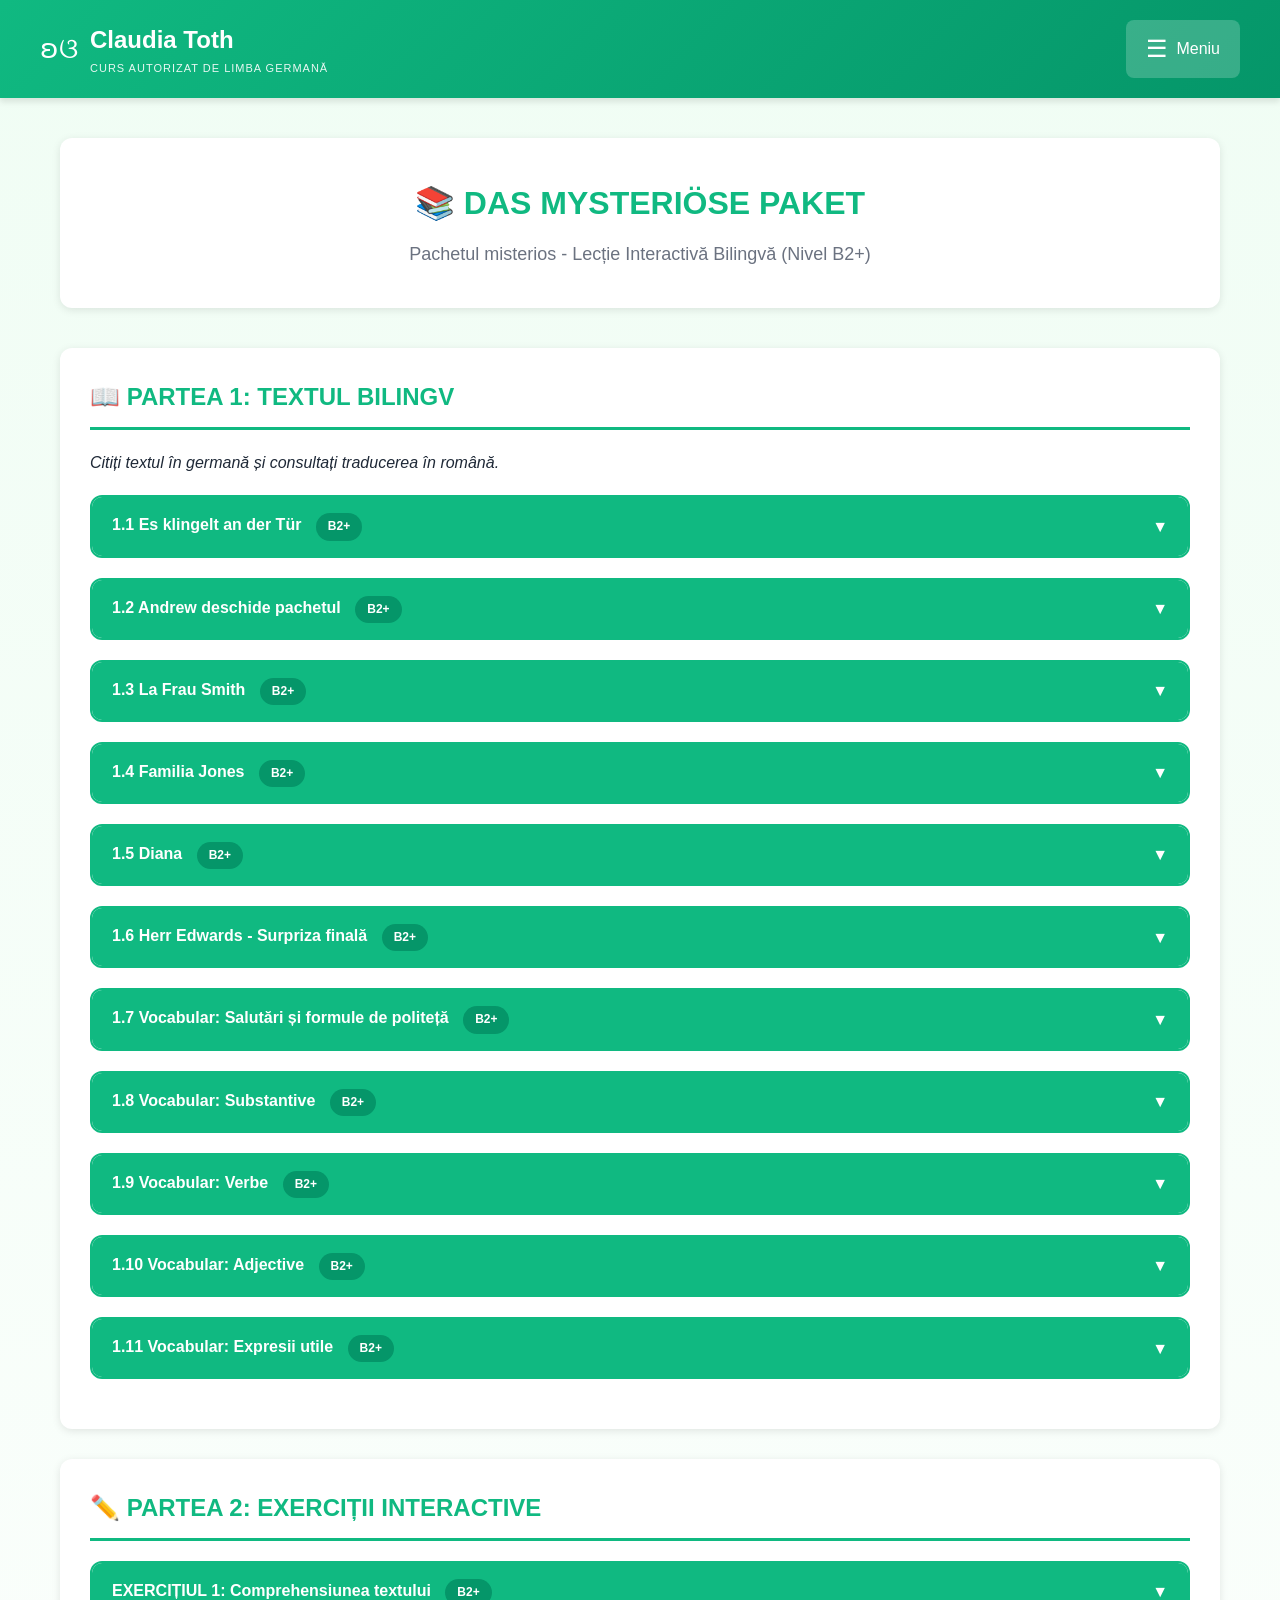
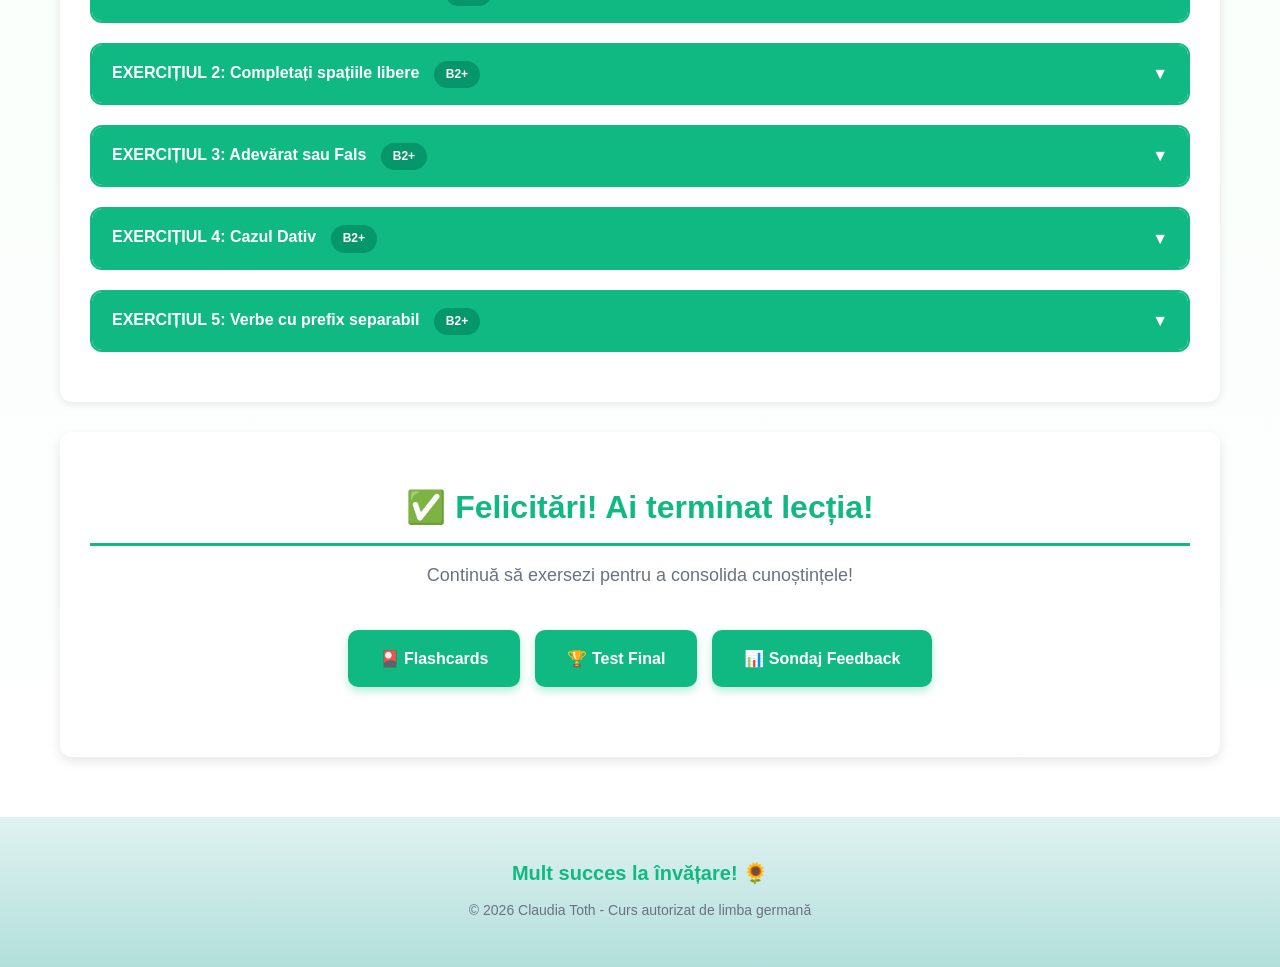
==== index.html @ 421d9ebd "Rename index (7).html to index.html" ====
<!DOCTYPE html>
<html lang="ro">
<head>
    <meta charset="UTF-8">
    <meta name="viewport" content="width=device-width, initial-scale=1.0">
    <meta name="robots" content="noindex, nofollow">
    <title>Das mysteriöse Paket - Lecție Interactivă | Claudia Toth</title>
    
    <style>
        /* ========== RESET & BASICS ========== */
        * { margin: 0; padding: 0; box-sizing: border-box; }
        body { 
            font-family: 'Segoe UI', Tahoma, Geneva, Verdana, sans-serif; 
            line-height: 1.6; 
            color: #1f2937; 
            background: linear-gradient(to bottom, #f0fdf4, #ffffff); 
            min-height: 100vh; 
        }
        
        /* ========== HEADER STICKY ========== */
        .header { 
            background: linear-gradient(135deg, #10b981 0%, #059669 100%); 
            color: white; 
            padding: 20px; 
            box-shadow: 0 4px 6px rgba(0, 0, 0, 0.1); 
            position: sticky; 
            top: 0; 
            z-index: 1000; 
        }
        .header-content { 
            max-width: 1200px; 
            margin: 0 auto; 
            display: flex; 
            justify-content: space-between; 
            align-items: center; 
        }
        .logo { display: flex; align-items: center; gap: 12px; }
        .logo-icon { font-size: 28px; }
        .logo-text h1 { font-size: 24px; font-weight: bold; margin: 0; }
        .logo-text p { 
            font-size: 11px; 
            text-transform: uppercase; 
            letter-spacing: 1px; 
            margin: 0; 
            opacity: 0.9; 
        }
        
        /* ========== HAMBURGER MENU ========== */
        .hamburger-menu { 
            display: flex; 
            align-items: center; 
            gap: 8px; 
            cursor: pointer; 
            padding: 10px 20px; 
            background: rgba(255, 255, 255, 0.2); 
            border-radius: 8px; 
            transition: all 0.3s ease; 
        }
        .hamburger-menu:hover { background: rgba(255, 255, 255, 0.3); }
        
        /* ========== NAVIGATION MENU ========== */
        .nav-menu { 
            max-height: 0; 
            overflow: hidden; 
            transition: max-height 0.3s ease; 
            background: white; 
            box-shadow: 0 4px 6px rgba(0, 0, 0, 0.1); 
        }
        .nav-menu.active { max-height: 500px; }
        .nav-menu ul { 
            list-style: none; 
            padding: 20px; 
            max-width: 1200px; 
            margin: 0 auto; 
            display: flex; 
            flex-wrap: wrap; 
            gap: 20px; 
            justify-content: center; 
            align-items: center; 
        }
        .nav-menu li { margin: 0; }
        .nav-menu a { 
            color: #10b981; 
            text-decoration: none; 
            font-weight: 500; 
            transition: color 0.3s ease; 
            display: flex; 
            align-items: center; 
            gap: 8px; 
        }
        .nav-menu a:hover { color: #059669; }
        
        /* ========== CONTAINER & SECTIONS ========== */
        .container { max-width: 1200px; margin: 40px auto; padding: 0 20px; }
        .title-section { 
            text-align: center; 
            margin-bottom: 40px; 
            padding: 40px 20px; 
            background: white; 
            border-radius: 12px; 
            box-shadow: 0 2px 8px rgba(0, 0, 0, 0.1); 
        }
        .title-section h1 { color: #10b981; font-size: 32px; margin-bottom: 10px; }
        .title-section p { color: #6b7280; font-size: 18px; }
        
        .section { 
            background: white; 
            padding: 30px; 
            margin-bottom: 30px; 
            border-radius: 12px; 
            box-shadow: 0 2px 8px rgba(0, 0, 0, 0.1); 
        }
        .section h2 { 
            color: #10b981; 
            font-size: 24px; 
            margin-bottom: 20px; 
            border-bottom: 3px solid #10b981; 
            padding-bottom: 10px; 
        }
        
        /* ========== LEVEL TAGS ========== */
        .level-tag { 
            display: inline-block; 
            background: #059669; 
            color: white; 
            padding: 4px 12px; 
            border-radius: 20px; 
            font-size: 12px; 
            font-weight: bold; 
            margin-left: 10px; 
        }
        
        /* ========== DROPDOWNS ========== */
        .dropdown { 
            border: 2px solid #10b981; 
            border-radius: 12px; 
            margin-bottom: 20px; 
            overflow: hidden; 
        }
        .dropdown-header { 
            background: #10b981; 
            color: white; 
            padding: 15px 20px; 
            cursor: pointer; 
            display: flex; 
            justify-content: space-between; 
            align-items: center; 
            font-weight: bold; 
            transition: background 0.3s ease; 
        }
        .dropdown-header:hover { background: #059669; }
        .dropdown-arrow { transition: transform 0.3s ease; }
        .dropdown-arrow.active { transform: rotate(180deg); }
        .dropdown-content { 
            max-height: 0; 
            overflow: hidden; 
            transition: max-height 0.3s ease; 
            padding: 0 20px; 
        }
        .dropdown-content.active { max-height: 5000px; padding: 20px; }
        
        /* ========== TABLES ========== */
        .table-container { overflow-x: auto; margin: 20px 0; position: relative; }
        table { 
            width: 100%; 
            border-collapse: collapse; 
            background: white; 
            min-width: 500px; 
        }
        table thead { background: #10b981; color: white; }
        table th, table td { 
            padding: 12px; 
            text-align: left; 
            border: 1px solid #e5e7eb; 
        }
        table tbody tr:nth-child(even) { background: #f3f4f6; }
        
        /* ========== AUDIO BUTTONS ========== */
        .audio-btn { 
            background: #10b981; 
            color: white; 
            border: none; 
            padding: 10px 20px; 
            border-radius: 8px; 
            cursor: pointer; 
            font-size: 14px; 
            display: inline-flex; 
            align-items: center; 
            gap: 8px; 
            transition: all 0.3s ease; 
            margin: 10px 10px 10px 0; 
        }
        .audio-btn:hover { 
            background: #059669; 
            transform: translateY(-2px); 
            box-shadow: 0 4px 8px rgba(16, 185, 129, 0.3); 
        }
        
        /* ========== QUESTIONS & INPUTS ========== */
        .question { margin: 15px 0; }
        .question label { 
            display: block; 
            margin-bottom: 8px; 
            font-weight: 500; 
        }
        .question input { 
            width: 100%; 
            padding: 12px; 
            border: 2px solid #e5e7eb; 
            border-radius: 8px; 
            font-size: 14px; 
            font-family: inherit; 
            transition: border-color 0.3s ease; 
        }
        .question input:focus { 
            outline: none; 
            border-color: #10b981; 
            box-shadow: 0 0 0 3px rgba(16, 185, 129, 0.1); 
        }
        
        /* ========== RADIO BUTTONS ========== */
        .radio-group { display: flex; gap: 15px; flex-wrap: wrap; margin-top: 10px; }
        .radio-option {
            cursor: pointer;
            padding: 10px 20px;
            border: 2px solid #e5e7eb;
            border-radius: 8px;
            background: #f9fafb;
            transition: all 0.3s;
        }
        .radio-option:hover { border-color: #10b981; background: #f0fdf4; }
        .radio-option input { margin-right: 8px; }
        
        /* ========== BUTTONS ========== */
        .btn-group { 
            display: flex; 
            gap: 10px; 
            margin-top: 20px; 
            flex-wrap: wrap; 
        }
        .btn { 
            padding: 12px 24px; 
            border: none; 
            border-radius: 8px; 
            font-size: 14px; 
            font-weight: bold; 
            cursor: pointer; 
            transition: all 0.3s ease; 
        }
        .btn-primary { background: #10b981; color: white; }
        .btn-primary:hover { 
            background: #059669; 
            transform: translateY(-2px); 
            box-shadow: 0 4px 8px rgba(16, 185, 129, 0.3); 
        }
        .btn-secondary { 
            background: white; 
            color: #10b981; 
            border: 2px solid #10b981; 
        }
        .btn-secondary:hover { background: #f0fdf4; }
        
        /* ========== ANSWER BOXES ========== */
        .answer { 
            display: none; 
            margin-top: 10px; 
            padding: 10px; 
            background: #d1fae5; 
            border-left: 4px solid #10b981; 
            border-radius: 4px; 
            color: #065f46; 
            font-weight: bold; 
        }
        .answer.show { display: block; }
        
        /* ========== FEEDBACK ========== */
        .feedback { 
            padding: 15px; 
            border-radius: 8px; 
            margin: 15px 0; 
            font-weight: bold; 
            display: none; 
        }
        .feedback.show { display: block; }
        .feedback.success { 
            background: #d1fae5; 
            color: #065f46; 
            border-left: 4px solid #10b981; 
        }
        .feedback.error { 
            background: #fee2e2; 
            color: #991b1b; 
            border-left: 4px solid #ef4444; 
        }
        
        /* ========== FOOTER ========== */
        .footer { 
            background: linear-gradient(to bottom, #e0f2f1, #b2dfdb); 
            padding: 40px 20px; 
            text-align: center; 
            margin-top: 60px; 
        }
        .footer h3 { color: #10b981; font-size: 24px; margin-bottom: 10px; }
        .footer p { color: #6b7280; font-size: 14px; margin: 5px 0; }
        
        /* ========== SCROLL TO TOP ========== */
        .scroll-top { 
            position: fixed; 
            bottom: 30px; 
            right: 30px; 
            background: #10b981; 
            color: white; 
            width: 50px; 
            height: 50px; 
            border-radius: 50%; 
            display: none; 
            justify-content: center; 
            align-items: center; 
            cursor: pointer; 
            box-shadow: 0 4px 8px rgba(0, 0, 0, 0.2); 
            transition: all 0.3s ease; 
            z-index: 999; 
            font-size: 24px; 
        }
        .scroll-top:hover { 
            background: #059669; 
            transform: translateY(-5px); 
        }
        .scroll-top.show { display: flex; }
        
        /* ========== RESPONSIVE ========== */
        @media (max-width: 768px) { 
            .header-content { flex-direction: column; gap: 15px; } 
            .title-section h1 { font-size: 24px; } 
            .section { padding: 20px; } 
            .nav-menu ul { flex-direction: column; gap: 10px; }
            .radio-group { flex-direction: column; }
        }
    </style>
</head>
<body>
    <!-- ========== HEADER ========== -->
    <div class="header">
        <div class="header-content">
            <div class="logo">
                <span class="logo-icon">ʚଓ</span>
                <div class="logo-text">
                    <h1>Claudia Toth</h1>
                    <p>Curs autorizat de limba germană</p>
                </div>
            </div>
            <div class="hamburger-menu" onclick="toggleMenu()">
                <span style="font-size: 24px;">☰</span>
                <span>Meniu</span>
            </div>
        </div>
    </div>
    
    <!-- ========== NAVIGATION MENU ========== -->
    <div class="nav-menu" id="navMenu">
        <ul>
            <li><a href="#teorie" onclick="closeMenu()">📚 Teorie</a></li>
            <li><a href="#exercitii" onclick="closeMenu()">✏️ Exerciții interactive</a></li>
            <li><a href="flashcards.html">🎴 Flashcards</a></li>
            <li><a href="test-final.html">🏆 Test Final</a></li>
            <li><a href="das-mysterioese-paket.pdf" download>📄 Descarcă PDF</a></li>
            <li><a href="https://yaz5dfqyx89.typeform.com/to/Gjbfu2WK" target="_blank">📊 Sondaj Feedback</a></li>
        </ul>
    </div>
    
    <!-- ========== MAIN CONTAINER ========== -->
    <div class="container">
        
        <!-- TITLE SECTION -->
        <div class="title-section">
            <h1>📚 DAS MYSTERIÖSE PAKET</h1>
            <p>Pachetul misterios - Lecție Interactivă Bilingvă (Nivel B2+)</p>
        </div>
        
        <!-- ========== PARTEA 1: TEXTUL BILINGV ========== -->
        <div class="section" id="teorie">
            <h2>📖 PARTEA 1: TEXTUL BILINGV</h2>
            <p style="margin-bottom: 20px; font-style: italic;">Citiți textul în germană și consultați traducerea în română.</p>
            
            <!-- DROPDOWN 1.1 - Es klingelt -->
            <div class="dropdown">
                <div class="dropdown-header" onclick="toggleDropdown(this)">
                    <span>1.1 Es klingelt an der Tür <span class="level-tag">B2+</span></span>
                    <span class="dropdown-arrow">▼</span>
                </div>
                <div class="dropdown-content">
                    <button class="audio-btn" onclick="playAudio('audio/01_es_klingelt.mp3', this)">🔊 Ascultă</button>
                    
                    <div class="table-container">
                        <table>
                            <thead>
                                <tr>
                                    <th>🇩🇪 DEUTSCH</th>
                                    <th>🇷🇴 ROMÂNĂ</th>
                                </tr>
                            </thead>
                            <tbody>
                                <tr>
                                    <td>
                                        <p style="margin-bottom:8px;">Es klingelt an der Tür. Andrew läuft zur Tür der Wohnung. Die Türklingel klingelt am Samstagmorgen nie. Andrew freut sich, zu sehen, wer an der Tür ist. Er öffnet die Tür.</p>
                                        <p style="margin-bottom:8px;"><em>"Guten Morgen, kleiner Junge"</em>, sagt ein Bote. Der Mann ist in einer braunen Uniform gekleidet und trägt eine braune Schachtel.</p>
                                        <p style="margin-bottom:8px;"><em>"Hallo, der Herr"</em>, sagt Andrew.</p>
                                        <p style="margin-bottom:8px;"><em>"Ich habe ein Paket für die Hauptstraße 10."</em></p>
                                        <p style="margin-bottom:8px;"><em>"Das ist die Hauptstraße 10"</em>, sagt Andrew.</p>
                                        <p style="margin-bottom:8px;"><em>"Das Paket hat keinen Namen, es hat auch keine Wohnungsnummer."</em></p>
                                        <p style="margin-bottom:8px;"><em>"Wie seltsam!"</em> sagt Andrew.</p>
                                        <p style="margin-bottom:8px;"><em>"Kannst du es der richtigen Person geben?"</em> fragt der Mann.</p>
                                        <p style="margin-bottom:8px;"><em>"Ich kann es versuchen"</em>, sagt Andrew. Er ist erst zehn Jahre alt, aber er fühlt sich wichtig.</p>
                                        <p><em>"Vielen Dank"</em>, sagt der Lieferant. Er geht, Andrew bringt die Schachtel in sein Haus.</p>
                                    </td>
                                    <td>
                                        <p style="margin-bottom:8px;">Sună la ușă. Andrew aleargă la ușa apartamentului. Soneriile nu sună niciodată sâmbăta dimineața. Andrew se bucură să vadă cine este la ușă. El deschide ușa.</p>
                                        <p style="margin-bottom:8px;"><em>"Bună dimineața, băiețele"</em>, spune un curier. Bărbatul este îmbrăcat într-o uniformă maro și poartă o cutie maro.</p>
                                        <p style="margin-bottom:8px;"><em>"Bună ziua, domnule"</em>, spune Andrew.</p>
                                        <p style="margin-bottom:8px;"><em>"Am un pachet pentru strada Principală nr. 10."</em></p>
                                        <p style="margin-bottom:8px;"><em>"Aceasta este strada Principală nr. 10"</em>, spune Andrew.</p>
                                        <p style="margin-bottom:8px;"><em>"Pachetul nu are nume, nu are nici număr de apartament."</em></p>
                                        <p style="margin-bottom:8px;"><em>"Ce ciudat!"</em> spune Andrew.</p>
                                        <p style="margin-bottom:8px;"><em>"Poți să-l dai persoanei potrivite?"</em> întreabă bărbatul.</p>
                                        <p style="margin-bottom:8px;"><em>"Pot să încerc"</em>, spune Andrew. Are doar zece ani, dar se simte important.</p>
                                        <p><em>"Mulțumesc mult"</em>, spune livratorul. Pleacă, Andrew aduce cutia în casa lui.</p>
                                    </td>
                                </tr>
                            </tbody>
                        </table>
                    </div>
                </div>
            </div>
            
            <!-- DROPDOWN 1.2 - Andrew öffnet -->
            <div class="dropdown">
                <div class="dropdown-header" onclick="toggleDropdown(this)">
                    <span>1.2 Andrew deschide pachetul <span class="level-tag">B2+</span></span>
                    <span class="dropdown-arrow">▼</span>
                </div>
                <div class="dropdown-content">
                    <button class="audio-btn" onclick="playAudio('audio/02_andrew_oeffnet.mp3', this)">🔊 Ascultă</button>
                    
                    <div class="table-container">
                        <table>
                            <thead>
                                <tr><th>🇩🇪 DEUTSCH</th><th>🇷🇴 ROMÂNĂ</th></tr>
                            </thead>
                            <tbody>
                                <tr>
                                    <td>
                                        <p style="margin-bottom:8px;">Er starrt auf die Schachtel. Sie hat ungefähr die Größe eines Schuhkartons. Auf dem Paket steht kein Name, nur Hauptstraße 10.</p>
                                        <p style="margin-bottom:8px;">Andrew öffnet den Pappkarton. Er muss wissen, was drin ist, um den Besitzer zu finden. In dem Pappkarton befindet sich eine kleine Holzkiste.</p>
                                        <p style="margin-bottom:8px;">Andrew öffnet die Holzkiste. In der Kiste sind 10 verschiedene Brillenpaare. Sie haben unterschiedliche Farben: rosa und rot, grüne Pünktchen, schwarz und weiß. Sie haben auch unterschiedliche Formen: rund, quadratisch und rechteckig.</p>
                                        <p style="margin-bottom:8px;">Er schließt die Schachtel und zieht seine Schuhe an.</p>
                                        <p><em>"Tschüss, Mama! Ich bin gleich wieder da"</em>, schreit er.</p>
                                    </td>
                                    <td>
                                        <p style="margin-bottom:8px;">Se uită fix la cutie. Are aproximativ mărimea unei cutii de pantofi. Pe pachet nu este scris niciun nume, doar strada Principală nr. 10.</p>
                                        <p style="margin-bottom:8px;">Andrew deschide cutia de carton. Trebuie să știe ce este înăuntru pentru a găsi proprietarul. În cutia de carton se află o cutie mică de lemn.</p>
                                        <p style="margin-bottom:8px;">Andrew deschide cutia de lemn. În cutie sunt 10 perechi diferite de ochelari. Au culori diferite: roz și roșu, buline verzi, alb și negru. Au și forme diferite: rotunde, pătrate și dreptunghiulare.</p>
                                        <p style="margin-bottom:8px;">Închide cutia și își pune pantofii.</p>
                                        <p><em>"Pa, mami! Mă întorc imediat"</em>, strigă el.</p>
                                    </td>
                                </tr>
                            </tbody>
                        </table>
                    </div>
                </div>
            </div>
            
            <!-- DROPDOWN 1.3 - Frau Smith -->
            <div class="dropdown">
                <div class="dropdown-header" onclick="toggleDropdown(this)">
                    <span>1.3 La Frau Smith <span class="level-tag">B2+</span></span>
                    <span class="dropdown-arrow">▼</span>
                </div>
                <div class="dropdown-content">
                    <button class="audio-btn" onclick="playAudio('audio/03_frau_smith.mp3', this)">🔊 Ascultă</button>
                    
                    <div class="table-container">
                        <table>
                            <thead>
                                <tr><th>🇩🇪 DEUTSCH</th><th>🇷🇴 ROMÂNĂ</th></tr>
                            </thead>
                            <tbody>
                                <tr>
                                    <td>
                                        <p style="margin-bottom:8px;">Andrew klopft an die Tür gegenüber von seiner Wohnung. Sie öffnet sich. Eine sehr alte Dame lächelt Andrew mit seiner Schachtel an.</p>
                                        <p style="margin-bottom:8px;"><em>"Guten Morgen, Frau Smith!"</em> sagt Andrew.</p>
                                        <p style="margin-bottom:8px;"><em>"Wie geht es dir?"</em> fragt die alte Dame.</p>
                                        <p style="margin-bottom:8px;"><em>"Gut, danke! Und Ihnen?"</em> fragt Andrew.</p>
                                        <p style="margin-bottom:8px;"><em>"Was hast du da?"</em></p>
                                        <p style="margin-bottom:8px;"><em>"Fräulein, das ist ein Paket. Es gehört jemandem in diesem Gebäude, aber ich weiß nicht wem"</em>, sagt Andrew.</p>
                                        <p style="margin-bottom:8px;"><em>"Es ist nicht für mich. Unmöglich!"</em></p>
                                        <p style="margin-bottom:8px;"><em>"Oh, okay"</em> sagt Andrew, enttäuscht. Die alte Dame trägt eine Brille. Er denkt sich, dass die Brillen ihr gut stehen würden. Er dreht sich um, zu gehen.</p>
                                        <p><em>"Komm später wieder, ich mache Kekse und ein paar Kekse sind für dich und deine Familie."</em></p>
                                    </td>
                                    <td>
                                        <p style="margin-bottom:8px;">Andrew bate la ușa din fața apartamentului său. Se deschide. O doamnă foarte în vârstă îi zâmbește lui Andrew cu cutia lui.</p>
                                        <p style="margin-bottom:8px;"><em>"Bună dimineața, doamna Smith!"</em> spune Andrew.</p>
                                        <p style="margin-bottom:8px;"><em>"Ce mai faci?"</em> întreabă doamna în vârstă.</p>
                                        <p style="margin-bottom:8px;"><em>"Bine, mulțumesc! Dumneavoastră?"</em> întreabă Andrew.</p>
                                        <p style="margin-bottom:8px;"><em>"Ce ai acolo?"</em></p>
                                        <p style="margin-bottom:8px;"><em>"Doamnă, acesta este un pachet. Aparține cuiva din această clădire, dar nu știu cui"</em>, spune Andrew.</p>
                                        <p style="margin-bottom:8px;"><em>"Nu este pentru mine. Imposibil!"</em></p>
                                        <p style="margin-bottom:8px;"><em>"Oh, bine"</em> spune Andrew, dezamăgit. Doamna în vârstă poartă ochelari. El gândește că ochelarii i-ar sta bine. Se întoarce să plece.</p>
                                        <p><em>"Vino mai târziu, fac biscuiți și câțiva biscuiți sunt pentru tine și familia ta."</em></p>
                                    </td>
                                </tr>
                            </tbody>
                        </table>
                    </div>
                </div>
            </div>
            
            <!-- DROPDOWN 1.4 - Familie Jones -->
            <div class="dropdown">
                <div class="dropdown-header" onclick="toggleDropdown(this)">
                    <span>1.4 Familia Jones <span class="level-tag">B2+</span></span>
                    <span class="dropdown-arrow">▼</span>
                </div>
                <div class="dropdown-content">
                    <button class="audio-btn" onclick="playAudio('audio/04_familie_jones.mp3', this)">🔊 Ascultă</button>
                    
                    <div class="table-container">
                        <table>
                            <thead>
                                <tr><th>🇩🇪 DEUTSCH</th><th>🇷🇴 ROMÂNĂ</th></tr>
                            </thead>
                            <tbody>
                                <tr>
                                    <td>
                                        <p style="margin-bottom:8px;">Andrew geht die Treppe hoch. Sein Gebäude hat 2 Etagen. Er ist mit fast jedem im Gebäude befreundet. Allerdings hat die Wohnung im ersten Stock eine neue Familie. Andrew kennt sie nicht. Er ist schüchtern, aber er klingelt.</p>
                                        <p style="margin-bottom:8px;">Ein braunhaariger Mann öffnet die Tür, er lächelt.</p>
                                        <p style="margin-bottom:8px;"><em>"Hallo!"</em> sagt der Mann.</p>
                                        <p style="margin-bottom:8px;"><em>"Hallo, ich wohne unten, mein Name ist Andrew."</em></p>
                                        <p style="margin-bottom:8px;"><em>"Schön, dich kennenzulernen, Andrew. Wir sind neu im Haus, ich bin Herr Jones."</em></p>
                                        <p style="margin-bottom:8px;"><em>"Freut mich auch, Sie kennenzulernen. Dieses Paket gehört jemandem in diesem Gebäude. Ist es Ihr Paket?"</em></p>
                                        <p style="margin-bottom:8px;"><em>"Unmöglich! Meine Familie und ich sind gerade erst hergezogen. Niemand kennt unsere Adresse."</em></p>
                                        <p style="margin-bottom:8px;"><em>"Okay. Schön, Sie kennen zu lernen."</em> Die Tür schließt sich.</p>
                                        <p>Ein weiteres Nein. Es sind nur noch zwei weitere Wohnungen übrig.</p>
                                    </td>
                                    <td>
                                        <p style="margin-bottom:8px;">Andrew urcă scările. Clădirea lui are 2 etaje. Este prieten cu aproape toată lumea din clădire. Totuși, apartamentul de la primul etaj are o familie nouă. Andrew nu îi cunoaște. Este timid, dar sună la ușă.</p>
                                        <p style="margin-bottom:8px;">Un bărbat cu părul castaniu deschide ușa, zâmbește.</p>
                                        <p style="margin-bottom:8px;"><em>"Bună!"</em> spune bărbatul.</p>
                                        <p style="margin-bottom:8px;"><em>"Bună, locuiesc jos, mă numesc Andrew."</em></p>
                                        <p style="margin-bottom:8px;"><em>"Încântat să te cunosc, Andrew. Suntem noi în clădire, sunt domnul Jones."</em></p>
                                        <p style="margin-bottom:8px;"><em>"Îmi face plăcere să vă cunosc. Acest pachet aparține cuiva din această clădire. Este pachetul dumneavoastră?"</em></p>
                                        <p style="margin-bottom:8px;"><em>"Imposibil! Familia mea și cu mine tocmai ne-am mutat aici. Nimeni nu ne cunoaște adresa."</em></p>
                                        <p style="margin-bottom:8px;"><em>"Bine. Încântat să vă cunosc."</em> Ușa se închide.</p>
                                        <p>Încă un nu. Mai rămân doar două apartamente.</p>
                                    </td>
                                </tr>
                            </tbody>
                        </table>
                    </div>
                </div>
            </div>
            
            <!-- DROPDOWN 1.5 - Diana -->
            <div class="dropdown">
                <div class="dropdown-header" onclick="toggleDropdown(this)">
                    <span>1.5 Diana <span class="level-tag">B2+</span></span>
                    <span class="dropdown-arrow">▼</span>
                </div>
                <div class="dropdown-content">
                    <button class="audio-btn" onclick="playAudio('audio/05_diana.mp3', this)">🔊 Ascultă</button>
                    
                    <div class="table-container">
                        <table>
                            <thead>
                                <tr><th>🇩🇪 DEUTSCH</th><th>🇷🇴 ROMÂNĂ</th></tr>
                            </thead>
                            <tbody>
                                <tr>
                                    <td>
                                        <p style="margin-bottom:8px;">In der nächsten Wohnung lebt eine Familie. Die Tochter geht auf dieselbe Schule wie Andrew. Sie ist ein Jahr älter als Andrew. Ihr Name ist Diana. Andrew findet sie sehr hübsch, er fühlt sich wieder schüchtern, aber er klopft an die Tür.</p>
                                        <p style="margin-bottom:8px;">Ein hübsches, blondes Mädchen öffnet die Tür.</p>
                                        <p style="margin-bottom:8px;"><em>"Hallo, Diana"</em>, Andrew lächelt.</p>
                                        <p style="margin-bottom:8px;"><em>"Was ist los?"</em> fragt Diana. Ihr Pijama ist hellrosa und ihre Haare sind zerzaust.</p>
                                        <p style="margin-bottom:8px;"><em>"Wie läuft es denn so?"</em> fragt Andrew.</p>
                                        <p style="margin-bottom:8px;"><em>"Es geht so. Ich habe geschlafen, du hast mich geweckt."</em></p>
                                        <p style="margin-bottom:8px;"><em>"Es tut mir leid"</em>, sagt er schnell. Sein Gesicht ist rot. Er fühlt sich besonders schüchtern. <em>"Ich habe ein Paket. Wir wissen nicht, wem es gehört."</em></p>
                                        <p style="margin-bottom:8px;"><em>"Was ist drin?"</em> fragt Diana.</p>
                                        <p style="margin-bottom:8px;"><em>"Ein paar Gläser. Sie sind zum Lesen da"</em>, sagt Andrew.</p>
                                        <p style="margin-bottom:8px;"><em>"Ich trage keine Brille, meine Mutter trägt auch keine, das Paket ist nicht für uns"</em>, sagt Diana.</p>
                                        <p><em>"Okay"</em>, sagt Andrew. Er winkt zum Abschied und geht die Treppe hoch.</p>
                                    </td>
                                    <td>
                                        <p style="margin-bottom:8px;">În apartamentul următor locuiește o familie. Fiica merge la aceeași școală ca Andrew. Este cu un an mai mare decât Andrew. Numele ei este Diana. Andrew o găsește foarte drăguță, se simte din nou timid, dar bate la ușă.</p>
                                        <p style="margin-bottom:8px;">O fată blondă și drăguță deschide ușa.</p>
                                        <p style="margin-bottom:8px;"><em>"Bună, Diana"</em>, Andrew zâmbește.</p>
                                        <p style="margin-bottom:8px;"><em>"Ce se întâmplă?"</em> întreabă Diana. Pijamaua ei este roz deschis și părul ei este ciufulit.</p>
                                        <p style="margin-bottom:8px;"><em>"Ce mai faci?"</em> întreabă Andrew.</p>
                                        <p style="margin-bottom:8px;"><em>"Așa și așa. Dormeam, m-ai trezit."</em></p>
                                        <p style="margin-bottom:8px;"><em>"Îmi pare rău"</em>, spune el repede. Fața lui este roșie. Se simte deosebit de timid. <em>"Am un pachet. Nu știm cui îi aparține."</em></p>
                                        <p style="margin-bottom:8px;"><em>"Ce este înăuntru?"</em> întreabă Diana.</p>
                                        <p style="margin-bottom:8px;"><em>"Câțiva ochelari. Sunt pentru citit"</em>, spune Andrew.</p>
                                        <p style="margin-bottom:8px;"><em>"Nu port ochelari, mama mea nici ea nu poartă, pachetul nu este pentru noi"</em>, spune Diana.</p>
                                        <p><em>"Bine"</em>, spune Andrew. Face cu mâna la revedere și urcă scările.</p>
                                    </td>
                                </tr>
                            </tbody>
                        </table>
                    </div>
                </div>
            </div>
            
            <!-- DROPDOWN 1.6 - Herr Edwards -->
            <div class="dropdown">
                <div class="dropdown-header" onclick="toggleDropdown(this)">
                    <span>1.6 Herr Edwards - Surpriza finală <span class="level-tag">B2+</span></span>
                    <span class="dropdown-arrow">▼</span>
                </div>
                <div class="dropdown-content">
                    <button class="audio-btn" onclick="playAudio('audio/06_herr_edwards.mp3', this)">🔊 Ascultă</button>
                    
                    <div class="table-container">
                        <table>
                            <thead>
                                <tr><th>🇩🇪 DEUTSCH</th><th>🇷🇴 ROMÂNĂ</th></tr>
                            </thead>
                            <tbody>
                                <tr>
                                    <td>
                                        <p style="margin-bottom:8px;">Es gibt noch eine weitere Wohnung, die Wohnung im zweiten Stock. Herr Edwards lebt allein in dieser Wohnung. Er hat einen großen Papagei, der weiß, wie man redet. Er hat auch vier Katzen und einen Hund.</p>
                                        <p style="margin-bottom:8px;">Seine Wohnung ist alt und dunkel. Andrew hat Angst vor Herr Edwards. Er klingelt an der Tür. Er muss herausfinden, wem das Paket gehört.</p>
                                        <p style="margin-bottom:8px;"><em>"Hallo,"</em> sagt Herr Edwards. Sein Hund kommt zur Tür. Der Hund hilft Herr Edwards, da er blind ist.</p>
                                        <p style="margin-bottom:8px;"><em>"Hallo, Herr Edwards. Ich bin es Andrew"</em>, sagt Andrew. Herr Edwards hat die Augen geschlossen, er lächelt.</p>
                                        <p style="margin-bottom:8px;"><em>"Was gibt es Neues, Andrew?"</em> fragt er.</p>
                                        <p style="margin-bottom:8px;">Hmmm, denkt Andrew, vielleicht ist Herr Edwards nicht furchterregend. Vielleicht ist Herr Edwards nur ein netter alter Mann, der allein lebt.</p>
                                        <p style="margin-bottom:8px;"><em>"Ich habe ein Paket und ich denke, es ist für Sie"</em>, sagt Andrew.</p>
                                        <p style="margin-bottom:8px;"><em>"Oh ja! Meine Lesebrillen, endlich!"</em> lächelt Herr Edwards. Er streckt seine Hände aus.</p>
                                        <p style="margin-bottom:8px;">Andrew ist verwirrt. Er sieht den Hund an. Er scheint auch zu lächeln. Er gibt Herr Edwards die Schachtel.</p>
                                        <p style="margin-bottom:8px;"><em>"Schön, dich zu sehen"</em>, sagt Herr Edwards.</p>
                                        <p><em>"Sie auch"</em>, sagt Andrew. Vielleicht besucht er Herr Edwards wieder an einem anderen Tag. Er dreht sich um und geht nach Hause.</p>
                                    </td>
                                    <td>
                                        <p style="margin-bottom:8px;">Mai este încă un apartament, apartamentul de la etajul doi. Domnul Edwards locuiește singur în acest apartament. Are un papagal mare care știe să vorbească. Are și patru pisici și un câine.</p>
                                        <p style="margin-bottom:8px;">Apartamentul lui este vechi și întunecat. Andrew se teme de domnul Edwards. Sună la ușă. Trebuie să afle cui îi aparține pachetul.</p>
                                        <p style="margin-bottom:8px;"><em>"Bună"</em>, spune domnul Edwards. Câinele lui vine la ușă. Câinele îl ajută pe domnul Edwards, deoarece este orb.</p>
                                        <p style="margin-bottom:8px;"><em>"Bună ziua, domnule Edwards. Sunt eu, Andrew"</em>, spune Andrew. Domnul Edwards are ochii închiși, zâmbește.</p>
                                        <p style="margin-bottom:8px;"><em>"Ce mai e nou, Andrew?"</em> întreabă el.</p>
                                        <p style="margin-bottom:8px;">Hmmm, gândește Andrew, poate domnul Edwards nu este înfricoșător. Poate domnul Edwards este doar un bătrân drăguț care locuiește singur.</p>
                                        <p style="margin-bottom:8px;"><em>"Am un pachet și cred că este pentru dumneavoastră"</em>, spune Andrew.</p>
                                        <p style="margin-bottom:8px;"><em>"Oh da! Ochelarii mei de citit, în sfârșit!"</em> zâmbește domnul Edwards. Își întinde mâinile.</p>
                                        <p style="margin-bottom:8px;">Andrew este confuz. Se uită la câine. Și el pare să zâmbească. Îi dă domnului Edwards cutia.</p>
                                        <p style="margin-bottom:8px;"><em>"Mă bucur să te văd"</em>, spune domnul Edwards.</p>
                                        <p><em>"La fel"</em>, spune Andrew. Poate îl vizitează pe domnul Edwards din nou într-o altă zi. Se întoarce și merge acasă.</p>
                                    </td>
                                </tr>
                            </tbody>
                        </table>
                    </div>
                </div>
            </div>
            
            <!-- VOCABULAR - 5 DROPDOWN-URI SEPARATE -->
            <div class="dropdown">
                <div class="dropdown-header" onclick="toggleDropdown(this)">
                    <span>1.7 Vocabular: Salutări și formule de politeță <span class="level-tag">B2+</span></span>
                    <span class="dropdown-arrow">▼</span>
                </div>
                <div class="dropdown-content">
                    <button class="audio-btn" onclick="playAudio('audio/07_saluturi.mp3', this)">🔊 Ascultă</button>
                    
                    <div class="table-container">
                        <table>
                            <thead>
                                <tr><th>Deutsch</th><th>Română</th><th>Notă</th></tr>
                            </thead>
                            <tbody>
                                <tr><td><strong>Guten Morgen</strong></td><td>Bună dimineața</td><td>salut formal</td></tr>
                                <tr><td><strong>Hallo / Hi</strong></td><td>Bună / Salut</td><td>informal</td></tr>
                                <tr><td><strong>Tschüss</strong></td><td>Pa / La revedere</td><td>rămas bun</td></tr>
                                <tr><td><strong>Wie geht es dir?</strong></td><td>Ce mai faci?</td><td>întrebare standard</td></tr>
                                <tr><td><strong>Und Ihnen?</strong></td><td>Și dumneavoastră?</td><td>formal</td></tr>
                                <tr><td><strong>Vielen Dank</strong></td><td>Mulțumesc mult</td><td>mulțumire</td></tr>
                                <tr><td><strong>Schön, dich kennenzulernen</strong></td><td>Încântat să te cunosc</td><td>informal</td></tr>
                                <tr><td><strong>Freut mich auch</strong></td><td>Îmi face plăcere</td><td>răspuns</td></tr>
                                <tr><td><strong>Was ist los?</strong></td><td>Ce se întâmplă?</td><td>informal</td></tr>
                                <tr><td><strong>Was gibt es Neues?</strong></td><td>Ce mai e nou?</td><td>conversație</td></tr>
                                <tr><td><strong>Schön, dich zu sehen</strong></td><td>Mă bucur să te văd</td><td>bucurie</td></tr>
                            </tbody>
                        </table>
                    </div>
                </div>
            </div>
            
            <div class="dropdown">
                <div class="dropdown-header" onclick="toggleDropdown(this)">
                    <span>1.8 Vocabular: Substantive <span class="level-tag">B2+</span></span>
                    <span class="dropdown-arrow">▼</span>
                </div>
                <div class="dropdown-content">
                    <button class="audio-btn" onclick="playAudio('audio/08_substantive.mp3', this)">🔊 Ascultă</button>
                    
                    <div class="table-container">
                        <table>
                            <thead>
                                <tr><th>Deutsch</th><th>Română</th><th>Notă</th></tr>
                            </thead>
                            <tbody>
                                <tr><td><strong>die Tür, -en</strong></td><td>ușa</td><td>fem.</td></tr>
                                <tr><td><strong>die Türklingel, -n</strong></td><td>soneria</td><td>Tür + klingeln</td></tr>
                                <tr><td><strong>der Bote, -n / der Lieferant, -en</strong></td><td>curierul, livratorul</td><td>masc.</td></tr>
                                <tr><td><strong>das Paket, -e</strong></td><td>pachetul</td><td>neutru</td></tr>
                                <tr><td><strong>die Schachtel, -n</strong></td><td>cutia</td><td>fem.</td></tr>
                                <tr><td><strong>die Brille, -n</strong></td><td>ochelarii</td><td>SINGULAR în DE!</td></tr>
                                <tr><td><strong>das Gebäude, -</strong></td><td>clădirea</td><td>neutru</td></tr>
                                <tr><td><strong>die Wohnung, -en</strong></td><td>apartamentul</td><td>fem.</td></tr>
                                <tr><td><strong>der Nachbar, -n</strong></td><td>vecinul</td><td>die Nachbarin = vecina</td></tr>
                                <tr><td><strong>die Treppe, -n</strong></td><td>scara</td><td>fem.</td></tr>
                                <tr><td><strong>die Etage, -n / der Stock</strong></td><td>etajul</td><td>fem./masc.</td></tr>
                            </tbody>
                        </table>
                    </div>
                </div>
            </div>
            
            <div class="dropdown">
                <div class="dropdown-header" onclick="toggleDropdown(this)">
                    <span>1.9 Vocabular: Verbe <span class="level-tag">B2+</span></span>
                    <span class="dropdown-arrow">▼</span>
                </div>
                <div class="dropdown-content">
                    <button class="audio-btn" onclick="playAudio('audio/09_verbe.mp3', this)">🔊 Ascultă</button>
                    
                    <div class="table-container">
                        <table>
                            <thead>
                                <tr><th>Deutsch</th><th>Română</th><th>Notă</th></tr>
                            </thead>
                            <tbody>
                                <tr><td><strong>klingeln</strong></td><td>a suna (la sonerie)</td><td>regulat</td></tr>
                                <tr><td><strong>öffnen / schließen</strong></td><td>a deschide / a închide</td><td>antonime</td></tr>
                                <tr><td><strong>klopfen</strong></td><td>a bate (la ușă)</td><td>regulat</td></tr>
                                <tr><td><strong>gehören (+ Dativ)</strong></td><td>a aparține</td><td>Wem gehört das?</td></tr>
                                <tr><td><strong>tragen (trägt)</strong></td><td>a purta, a duce</td><td>verb tare</td></tr>
                                <tr><td><strong>sich freuen</strong></td><td>a se bucura</td><td>reflexiv</td></tr>
                                <tr><td><strong>laufen (läuft)</strong></td><td>a alerga</td><td>verb tare</td></tr>
                                <tr><td><strong>finden (fand, gefunden)</strong></td><td>a găsi</td><td>verb tare</td></tr>
                                <tr><td><strong>sich fühlen</strong></td><td>a se simți</td><td>reflexiv</td></tr>
                            </tbody>
                        </table>
                    </div>
                </div>
            </div>
            
            <div class="dropdown">
                <div class="dropdown-header" onclick="toggleDropdown(this)">
                    <span>1.10 Vocabular: Adjective <span class="level-tag">B2+</span></span>
                    <span class="dropdown-arrow">▼</span>
                </div>
                <div class="dropdown-content">
                    <button class="audio-btn" onclick="playAudio('audio/10_adjective.mp3', this)">🔊 Ascultă</button>
                    
                    <div class="table-container">
                        <table>
                            <thead>
                                <tr><th>Deutsch</th><th>Română</th><th>Notă</th></tr>
                            </thead>
                            <tbody>
                                <tr><td><strong>seltsam</strong></td><td>ciudat</td><td>Wie seltsam!</td></tr>
                                <tr><td><strong>schüchtern</strong></td><td>timid</td><td>Er ist schüchtern</td></tr>
                                <tr><td><strong>enttäuscht</strong></td><td>dezamăgit</td><td>partizipiu</td></tr>
                                <tr><td><strong>verwirrt</strong></td><td>confuz</td><td>partizipiu</td></tr>
                                <tr><td><strong>blind</strong></td><td>orb</td><td>Er ist blind</td></tr>
                                <tr><td><strong>hübsch</strong></td><td>drăguț</td><td>sehr hübsch</td></tr>
                                <tr><td><strong>neu / alt</strong></td><td>nou / vechi</td><td>antonime</td></tr>
                            </tbody>
                        </table>
                    </div>
                </div>
            </div>
            
            <div class="dropdown">
                <div class="dropdown-header" onclick="toggleDropdown(this)">
                    <span>1.11 Vocabular: Expresii utile <span class="level-tag">B2+</span></span>
                    <span class="dropdown-arrow">▼</span>
                </div>
                <div class="dropdown-content">
                    <button class="audio-btn" onclick="playAudio('audio/11_expresii.mp3', this)">🔊 Ascultă</button>
                    
                    <div class="table-container">
                        <table>
                            <thead>
                                <tr><th>Deutsch</th><th>Română</th><th>Notă</th></tr>
                            </thead>
                            <tbody>
                                <tr><td><strong>Es klingelt</strong></td><td>sună (impersonal)</td><td>Es klingelt an der Tür</td></tr>
                                <tr><td><strong>Wie seltsam!</strong></td><td>Ce ciudat!</td><td>exclamație</td></tr>
                                <tr><td><strong>Unmöglich!</strong></td><td>Imposibil!</td><td>exclamație</td></tr>
                                <tr><td><strong>Es tut mir leid</strong></td><td>Îmi pare rău</td><td>scuză</td></tr>
                                <tr><td><strong>zum Abschied winken</strong></td><td>a face cu mâna la revedere</td><td>expresie</td></tr>
                            </tbody>
                        </table>
                    </div>
                </div>
            </div>
            
        </div>
        
        <!-- ========== PARTEA 2: EXERCIȚII ========== -->
        <div class="section" id="exercitii">
            <h2>✏️ PARTEA 2: EXERCIȚII INTERACTIVE</h2>
            
            <!-- EXERCIȚIUL 1 - Comprehensiune -->
            <div class="dropdown">
                <div class="dropdown-header" onclick="toggleDropdown(this)">
                    <span>EXERCIȚIUL 1: Comprehensiunea textului <span class="level-tag">B2+</span></span>
                    <span class="dropdown-arrow">▼</span>
                </div>
                <div class="dropdown-content">
                    <p><strong>Răspunde la întrebări despre text:</strong></p>
                    
                    <div class="question">
                        <label>1. Wer klingelt am Samstagmorgen an Andrews Tür?</label>
                        <input type="text" id="ex1_q1" placeholder="Scrie răspunsul...">
                        <div class="answer" id="ex1_a1">Răspuns: <strong>Ein Lieferant / Ein Bote</strong></div>
                    </div>
                    
                    <div class="question">
                        <label>2. Was findet Andrew in der Holzkiste?</label>
                        <input type="text" id="ex1_q2">
                        <div class="answer" id="ex1_a2">Răspuns: <strong>10 verschiedene Brillenpaare</strong></div>
                    </div>
                    
                    <div class="question">
                        <label>3. Wie viele Wohnungen besucht Andrew?</label>
                        <input type="text" id="ex1_q3">
                        <div class="answer" id="ex1_a3">Răspuns: <strong>Vier Wohnungen</strong></div>
                    </div>
                    
                    <div class="question">
                        <label>4. Warum fühlt sich Andrew schüchtern bei Diana?</label>
                        <input type="text" id="ex1_q4">
                        <div class="answer" id="ex1_a4">Răspuns: <strong>Weil er Diana sehr hübsch findet</strong></div>
                    </div>
                    
                    <div class="question">
                        <label>5. Wem gehört das Paket am Ende?</label>
                        <input type="text" id="ex1_q5">
                        <div class="answer" id="ex1_a5">Răspuns: <strong>Herr Edwards</strong></div>
                    </div>
                    
                    <div class="btn-group">
                        <button class="btn btn-primary" onclick="verifyAnswers('ex1', 5)">✓ Verifică</button>
                        <button class="btn btn-secondary" onclick="resetExercise('ex1', 5)">↻ Resetează</button>
                    </div>
                    
                    <div class="feedback" id="ex1_feedback"></div>
                </div>
            </div>
            
            <!-- EXERCIȚIUL 2 - Completări -->
            <div class="dropdown">
                <div class="dropdown-header" onclick="toggleDropdown(this)">
                    <span>EXERCIȚIUL 2: Completați spațiile libere <span class="level-tag">B2+</span></span>
                    <span class="dropdown-arrow">▼</span>
                </div>
                <div class="dropdown-content">
                    <p><strong>Completează cu cuvintele corecte:</strong></p>
                    <p style="margin-bottom: 15px;"><em>Cuvinte: Paket • Brille • Lieferant • schüchtern • seltsam • blind • Gebäude</em></p>
                    
                    <div class="question">
                        <label>1. Es klingelt an der Tür. Ein _____________ bringt ein _____________.</label>
                        <input type="text" id="ex2_q1" placeholder="Lieferant, Paket">
                        <div class="answer" id="ex2_a1">Răspuns: <strong>Lieferant, Paket</strong></div>
                    </div>
                    
                    <div class="question">
                        <label>2. "Wie _____________!" sagt Andrew.</label>
                        <input type="text" id="ex2_q2">
                        <div class="answer" id="ex2_a2">Răspuns: <strong>seltsam</strong></div>
                    </div>
                    
                    <div class="question">
                        <label>3. In der Kiste sind 10 verschiedene _____________-paare.</label>
                        <input type="text" id="ex2_q3">
                        <div class="answer" id="ex2_a3">Răspuns: <strong>Brillen</strong></div>
                    </div>
                    
                    <div class="question">
                        <label>4. Andrew ist _____________, weil er Diana hübsch findet.</label>
                        <input type="text" id="ex2_q4">
                        <div class="answer" id="ex2_a4">Răspuns: <strong>schüchtern</strong></div>
                    </div>
                    
                    <div class="question">
                        <label>5. Herr Edwards ist _____________.</label>
                        <input type="text" id="ex2_q5">
                        <div class="answer" id="ex2_a5">Răspuns: <strong>blind</strong></div>
                    </div>
                    
                    <div class="btn-group">
                        <button class="btn btn-primary" onclick="verifyAnswers('ex2', 5)">✓ Verifică</button>
                        <button class="btn btn-secondary" onclick="resetExercise('ex2', 5)">↻ Resetează</button>
                    </div>
                    
                    <div class="feedback" id="ex2_feedback"></div>
                </div>
            </div>
            
            <!-- EXERCIȚIUL 3 - Adevărat/Fals -->
            <div class="dropdown">
                <div class="dropdown-header" onclick="toggleDropdown(this)">
                    <span>EXERCIȚIUL 3: Adevărat sau Fals <span class="level-tag">B2+</span></span>
                    <span class="dropdown-arrow">▼</span>
                </div>
                <div class="dropdown-content">
                    <p><strong>Alege răspunsul corect:</strong></p>
                    
                    <div class="question">
                        <label style="margin-bottom: 15px; display: block;">1. Andrew ist zehn Jahre alt.</label>
                        <div class="radio-group">
                            <label class="radio-option">
                                <input type="radio" name="ex3_q1" value="A"> Adevărat
                            </label>
                            <label class="radio-option">
                                <input type="radio" name="ex3_q1" value="F"> Fals
                            </label>
                        </div>
                        <div class="answer" id="ex3_a1">Răspuns: <strong>Adevărat (A)</strong> - Er ist zehn Jahre alt</div>
                    </div>
                    
                    <div class="question">
                        <label style="margin-bottom: 15px; display: block;">2. Das Paket hat einen Namen darauf.</label>
                        <div class="radio-group">
                            <label class="radio-option">
                                <input type="radio" name="ex3_q2" value="A"> Adevărat
                            </label>
                            <label class="radio-option">
                                <input type="radio" name="ex3_q2" value="F"> Fals
                            </label>
                        </div>
                        <div class="answer" id="ex3_a2">Răspuns: <strong>Fals (F)</strong> - Das Paket hat keinen Namen</div>
                    </div>
                    
                    <div class="question">
                        <label style="margin-bottom: 15px; display: block;">3. Frau Smith trägt eine Brille.</label>
                        <div class="radio-group">
                            <label class="radio-option">
                                <input type="radio" name="ex3_q3" value="A"> Adevărat
                            </label>
                            <label class="radio-option">
                                <input type="radio" name="ex3_q3" value="F"> Fals
                            </label>
                        </div>
                        <div class="answer" id="ex3_a3">Răspuns: <strong>Adevărat (A)</strong> - Sie trägt eine Brille</div>
                    </div>
                    
                    <div class="question">
                        <label style="margin-bottom: 15px; display: block;">4. Herr Edwards ist blind.</label>
                        <div class="radio-group">
                            <label class="radio-option">
                                <input type="radio" name="ex3_q4" value="A"> Adevărat
                            </label>
                            <label class="radio-option">
                                <input type="radio" name="ex3_q4" value="F"> Fals
                            </label>
                        </div>
                        <div class="answer" id="ex3_a4">Răspuns: <strong>Adevărat (A)</strong> - Er ist blind</div>
                    </div>
                    
                    <div class="question">
                        <label style="margin-bottom: 15px; display: block;">5. Diana ist in derselben Klasse wie Andrew.</label>
                        <div class="radio-group">
                            <label class="radio-option">
                                <input type="radio" name="ex3_q5" value="A"> Adevărat
                            </label>
                            <label class="radio-option">
                                <input type="radio" name="ex3_q5" value="F"> Fals
                            </label>
                        </div>
                        <div class="answer" id="ex3_a5">Răspuns: <strong>Fals (F)</strong> - Sie ist ein Jahr älter</div>
                    </div>
                    
                    <div class="btn-group">
                        <button class="btn btn-primary" onclick="verifyAnswers('ex3', 5)">✓ Verifică</button>
                        <button class="btn btn-secondary" onclick="resetExercise('ex3', 5)">↻ Resetează</button>
                    </div>
                    
                    <div class="feedback" id="ex3_feedback"></div>
                </div>
            </div>
            
            <!-- EXERCIȚIUL 4 - Dativ -->
            <div class="dropdown">
                <div class="dropdown-header" onclick="toggleDropdown(this)">
                    <span>EXERCIȚIUL 4: Cazul Dativ <span class="level-tag">B2+</span></span>
                    <span class="dropdown-arrow">▼</span>
                </div>
                <div class="dropdown-content">
                    <p><strong>Completează cu forma corectă a cazului Dativ:</strong></p>
                    <p style="margin-bottom: 15px;"><em>Reamintire: der → dem • die → der • das → dem</em></p>
                    
                    <div class="question">
                        <label>1. Das Paket gehört _______ Mann. (der)</label>
                        <input type="text" id="ex4_q1" placeholder="dem">
                        <div class="answer" id="ex4_a1">Răspuns: <strong>dem</strong> (der Mann → dem Mann)</div>
                    </div>
                    
                    <div class="question">
                        <label>2. Andrew klopft an _______ Tür. (die)</label>
                        <input type="text" id="ex4_q2">
                        <div class="answer" id="ex4_a2">Răspuns: <strong>der</strong> (die Tür → an der Tür)</div>
                    </div>
                    
                    <div class="question">
                        <label>3. Der Hund hilft _______ Herrn. (der)</label>
                        <input type="text" id="ex4_q3">
                        <div class="answer" id="ex4_a3">Răspuns: <strong>dem</strong> (der Herr → dem Herrn)</div>
                    </div>
                    
                    <div class="question">
                        <label>4. In _______ Gebäude wohnen viele Familien. (das)</label>
                        <input type="text" id="ex4_q4">
                        <div class="answer" id="ex4_a4">Răspuns: <strong>dem</strong> (das Gebäude → dem Gebäude)</div>
                    </div>
                    
                    <div class="question">
                        <label>5. Er gibt das Paket _______ richtigen Person. (die)</label>
                        <input type="text" id="ex4_q5">
                        <div class="answer" id="ex4_a5">Răspuns: <strong>der</strong> (die Person → der Person)</div>
                    </div>
                    
                    <div class="btn-group">
                        <button class="btn btn-primary" onclick="verifyAnswers('ex4', 5)">✓ Verifică</button>
                        <button class="btn btn-secondary" onclick="resetExercise('ex4', 5)">↻ Resetează</button>
                    </div>
                    
                    <div class="feedback" id="ex4_feedback"></div>
                </div>
            </div>
            
            <!-- EXERCIȚIUL 5 - Verbe separabile -->
            <div class="dropdown">
                <div class="dropdown-header" onclick="toggleDropdown(this)">
                    <span>EXERCIȚIUL 5: Verbe cu prefix separabil <span class="level-tag">B2+</span></span>
                    <span class="dropdown-arrow">▼</span>
                </div>
                <div class="dropdown-content">
                    <p><strong>Completează cu forma corectă a verbului separabil:</strong></p>
                    
                    <div class="question">
                        <label>1. Andrew _____________ die Tür _____________. (aufmachen)</label>
                        <input type="text" id="ex5_q1" placeholder="macht ... auf">
                        <div class="answer" id="ex5_a1">Răspuns: <strong>macht ... auf</strong></div>
                    </div>
                    
                    <div class="question">
                        <label>2. Er _____________ seine Schuhe _____________. (anziehen)</label>
                        <input type="text" id="ex5_q2">
                        <div class="answer" id="ex5_a2">Răspuns: <strong>zieht ... an</strong></div>
                    </div>
                    
                    <div class="question">
                        <label>3. Die Tür _____________ sich _____________. (zumachen)</label>
                        <input type="text" id="ex5_q3">
                        <div class="answer" id="ex5_a3">Răspuns: <strong>macht ... zu</strong></div>
                    </div>
                    
                    <div class="question">
                        <label>4. Andrew _____________ die Treppe _____________. (hochgehen)</label>
                        <input type="text" id="ex5_q4">
                        <div class="answer" id="ex5_a4">Răspuns: <strong>geht ... hoch</strong></div>
                    </div>
                    
                    <div class="question">
                        <label>5. Diana _____________ früh am Morgen _____________. (aufstehen)</label>
                        <input type="text" id="ex5_q5">
                        <div class="answer" id="ex5_a5">Răspuns: <strong>steht ... auf</strong></div>
                    </div>
                    
                    <div class="btn-group">
                        <button class="btn btn-primary" onclick="verifyAnswers('ex5', 5)">✓ Verifică</button>
                        <button class="btn btn-secondary" onclick="resetExercise('ex5', 5)">↻ Resetează</button>
                    </div>
                    
                    <div class="feedback" id="ex5_feedback"></div>
                </div>
            </div>
            
        </div>
        
        <!-- ========== COMPLETION SECTION ========== -->
        <div class="section" style="text-align: center; background: white; padding: 50px 30px; margin-bottom: 0; border-radius: 12px; box-shadow: 0 4px 12px rgba(0, 0, 0, 0.1);">
            <h2 style="color: #10b981; font-size: 32px; margin-bottom: 15px;">✅ Felicitări! Ai terminat lecția!</h2>
            <p style="color: #6b7280; font-size: 18px; margin-bottom: 40px;">
                Continuă să exersezi pentru a consolida cunoștințele!
            </p>
            
            <div style="display: flex; gap: 15px; justify-content: center; flex-wrap: wrap; margin-bottom: 20px;">
                <a href="flashcards.html" style="background: #10b981; color: white; padding: 16px 32px; text-decoration: none; border-radius: 10px; font-weight: bold; font-size: 16px; display: inline-flex; align-items: center; gap: 8px; transition: all 0.3s ease; box-shadow: 0 4px 8px rgba(16, 185, 129, 0.3);">
                    🎴 Flashcards
                </a>
                <a href="test-final.html" style="background: #10b981; color: white; padding: 16px 32px; text-decoration: none; border-radius: 10px; font-weight: bold; font-size: 16px; display: inline-flex; align-items: center; gap: 8px; transition: all 0.3s ease; box-shadow: 0 4px 8px rgba(16, 185, 129, 0.3);">
                    🏆 Test Final
                </a>
                <a href="https://yaz5dfqyx89.typeform.com/to/Gjbfu2WK" target="_blank" style="background: #10b981; color: white; padding: 16px 32px; text-decoration: none; border-radius: 10px; font-weight: bold; font-size: 16px; display: inline-flex; align-items: center; gap: 8px; transition: all 0.3s ease; box-shadow: 0 4px 8px rgba(16, 185, 129, 0.3);">
                    📊 Sondaj Feedback
                </a>
            </div>
        </div>
        
    </div>
    
    <!-- ========== FOOTER ========== -->
    <div class="footer">
        <h3 style="color: #10b981; font-size: 20px; margin-bottom: 10px;">Mult succes la învățare! 🌻</h3>
        <p style="color: #6b7280; font-size: 14px;">© 2026 Claudia Toth - Curs autorizat de limba germană</p>
    </div>
    
    <!-- ========== SCROLL TO TOP BUTTON ========== -->
    <div class="scroll-top" id="scrollTop" onclick="scrollToTop()">↑</div>
    
    <!-- ========== JAVASCRIPT ========== -->
    <script>
        // ========== AUDIO MANAGEMENT ==========
        let currentAudio = null;
        
        function playAudio(file, buttonElement) { 
            if (currentAudio && !currentAudio.paused) {
                currentAudio.pause();
                currentAudio.currentTime = 0;
                document.querySelectorAll('.audio-btn').forEach(btn => {
                    btn.innerHTML = btn.innerHTML.replace('⏸️', '🔊');
                });
                if (currentAudio.src.endsWith(file)) {
                    currentAudio = null;
                    return;
                }
            }
            
            currentAudio = new Audio(file);
            currentAudio.onplay = () => {
                if (buttonElement) {
                    buttonElement.innerHTML = buttonElement.innerHTML.replace('🔊', '⏸️');
                }
            };
            currentAudio.onended = () => {
                if (buttonElement) {
                    buttonElement.innerHTML = buttonElement.innerHTML.replace('⏸️', '🔊');
                }
                currentAudio = null;
            };
            
            currentAudio.play().catch(e => {
                alert('Fișierul audio ' + file + ' nu a fost găsit.');
                if (buttonElement) {
                    buttonElement.innerHTML = buttonElement.innerHTML.replace('⏸️', '🔊');
                }
            });
        }
        
        // ========== MENU FUNCTIONS ==========
        function toggleMenu() { 
            document.getElementById('navMenu').classList.toggle('active'); 
        }
        
        function closeMenu() { 
            document.getElementById('navMenu').classList.remove('active'); 
        }
        
        function toggleDropdown(element) { 
            const content = element.nextElementSibling; 
            const arrow = element.querySelector('.dropdown-arrow'); 
            content.classList.toggle('active'); 
            arrow.classList.toggle('active'); 
        }
        
        // ========== SCROLL TO TOP ==========
        function scrollToTop() { 
            window.scrollTo({ top: 0, behavior: 'smooth' }); 
        }
        
        window.addEventListener('scroll', function() { 
            const scrollTopBtn = document.getElementById('scrollTop'); 
            if (window.scrollY > 300) { 
                scrollTopBtn.classList.add('show'); 
            } else { 
                scrollTopBtn.classList.remove('show'); 
            } 
        });
        
        // ========== EXERCISE VERIFICATION ==========
        function verifyAnswers(id, n) {
            let allFilled = true;
            for (let i = 1; i <= n; i++) {
                const inp = document.getElementById(`${id}_q${i}`);
                const radio = document.querySelector(`input[name="${id}_q${i}"]:checked`);
                
                if (!inp && !radio) {
                    allFilled = false;
                    break;
                }
                if (inp && !inp.value.trim()) {
                    allFilled = false;
                    break;
                }
            }
            
            if (!allFilled) {
                const fb = document.getElementById(`${id}_feedback`);
                fb.classList.add('show');
                fb.className = 'feedback show error';
                fb.textContent = '⚠ Completează toate câmpurile înainte de verificare!';
                return;
            }
            
            let correctCount = 0;
            
            for (let i = 1; i <= n; i++) {
                const inp = document.getElementById(`${id}_q${i}`);
                const radio = document.querySelector(`input[name="${id}_q${i}"]:checked`);
                const ans = document.getElementById(`${id}_a${i}`);
                
                let userAnswer = '';
                if (inp) {
                    userAnswer = inp.value.trim().toLowerCase();
                } else if (radio) {
                    userAnswer = radio.value.toLowerCase();
                }
                
                const answerHTML = ans.innerHTML;
                let correctAnswerOriginal = '';
                let correctAnswerLower = '';
                
                const strongMatch = answerHTML.match(/<strong>(.*?)<\/strong>/i);
                if (strongMatch) {
                    correctAnswerOriginal = strongMatch[1].trim();
                    correctAnswerLower = correctAnswerOriginal.toLowerCase();
                } else {
                    correctAnswerOriginal = answerHTML.replace(/Răspuns:|Raspuns:/i, '').replace(/<[^>]*>/g, '').trim();
                    correctAnswerLower = correctAnswerOriginal.toLowerCase();
                }
                
                const userClean = userAnswer.replace(/\s+/g, ' ').trim();
                const correctClean = correctAnswerLower.replace(/\s+/g, ' ').trim();
                
                if (userClean === correctClean || userClean.includes(correctClean) || correctClean.includes(userClean)) {
                    correctCount++;
                    ans.style.display = 'none';
                    if (inp) {
                        inp.style.borderColor = '#10b981';
                        inp.style.background = '#f0fdf4';
                    } else if (radio) {
                        radio.closest('label').style.background = '#d1fae5';
                        radio.closest('label').style.borderColor = '#10b981';
                    }
                } else {
                    ans.classList.add('show');
                    ans.style.display = 'block';
                    ans.style.background = '#fee2e2';
                    ans.style.borderLeft = '4px solid #ef4444';
                    ans.style.padding = '8px 12px';
                    ans.style.borderRadius = '5px';
                    ans.style.marginTop = '5px';
                    if (inp) {
                        inp.style.borderColor = '#ef4444';
                        inp.style.background = '#fef2f2';
                    } else if (radio) {
                        radio.closest('label').style.background = '#fee2e2';
                        radio.closest('label').style.borderColor = '#ef4444';
                    }
                }
            }
            
            const fb = document.getElementById(`${id}_feedback`);
            fb.classList.add('show');
            const percentage = Math.round((correctCount / n) * 100);
            
            setTimeout(() => {
                fb.scrollIntoView({ behavior: 'smooth', block: 'nearest' });
            }, 100);
            
            if (percentage === 100) {
                fb.className = 'feedback show success';
                fb.innerHTML = `🎉 <strong>Perfect! ${correctCount}/${n}</strong> - Toate răspunsurile corecte!`;
            } else if (percentage >= 70) {
                fb.className = 'feedback show success';
                fb.innerHTML = `👍 <strong>Bine! ${correctCount}/${n} (${percentage}%)</strong> - Verifică greșelile marcate cu roșu mai sus.`;
            } else {
                fb.className = 'feedback show error';
                fb.innerHTML = `📚 <strong>${correctCount}/${n} (${percentage}%)</strong> - Verifică greșelile (roșu) mai sus.`;
            }
        }
        
        // ========== EXERCISE RESET ==========
        function resetExercise(id, n) {
            for (let i = 1; i <= n; i++) {
                const inp = document.getElementById(`${id}_q${i}`);
                const radios = document.querySelectorAll(`input[name="${id}_q${i}"]`);
                const ans = document.getElementById(`${id}_a${i}`);
                
                if (inp) {
                    inp.value = '';
                    inp.style.borderColor = '#e5e7eb';
                    inp.style.background = 'white';
                }
                
                if (radios.length > 0) {
                    radios.forEach(radio => {
                        radio.checked = false;
                        radio.closest('label').style.background = '#f9fafb';
                        radio.closest('label').style.borderColor = '#e5e7eb';
                    });
                }
                
                ans.classList.remove('show');
                ans.style.display = 'none';
            }
            
            const fb = document.getElementById(`${id}_feedback`);
            fb.classList.remove('show');
            fb.style.display = 'none';
        }
    </script>
</body>
</html>
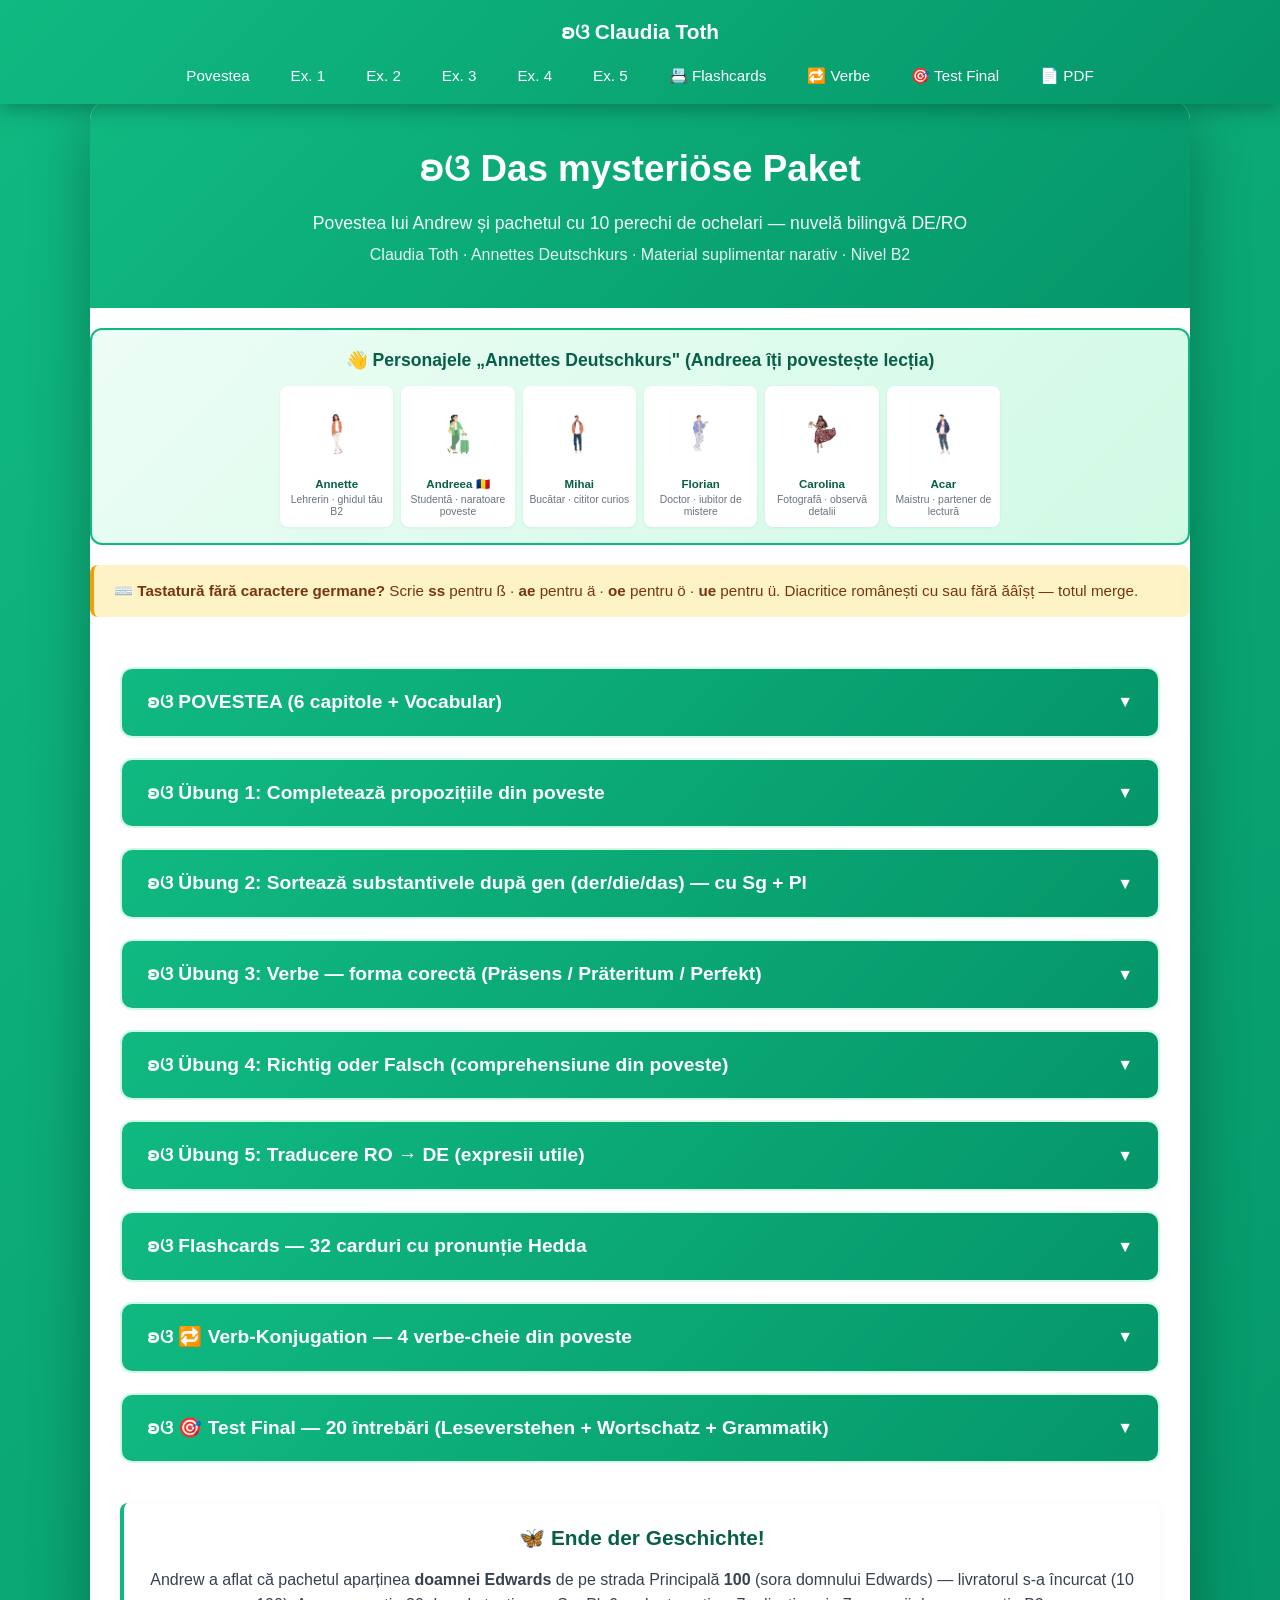
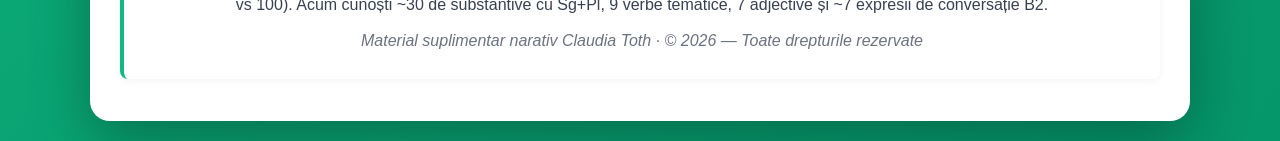
==== commit 8dbd4a68: "Refactor complet Das mysteriose Paket - pattern Annettes Deutschkurs B2 Repo vechi cu povestea Andre" ====
--- a/index.html
+++ b/index.html
@@ -3,1321 +3,144 @@
 <head>
     <meta charset="UTF-8">
     <meta name="viewport" content="width=device-width, initial-scale=1.0">
-    <meta name="robots" content="noindex, nofollow">
-    <title>Das mysteriöse Paket - Lecție Interactivă | Claudia Toth</title>
-    
-    <style>
-        /* ========== RESET & BASICS ========== */
-        * { margin: 0; padding: 0; box-sizing: border-box; }
-        body { 
-            font-family: 'Segoe UI', Tahoma, Geneva, Verdana, sans-serif; 
-            line-height: 1.6; 
-            color: #1f2937; 
-            background: linear-gradient(to bottom, #f0fdf4, #ffffff); 
-            min-height: 100vh; 
-        }
-        
-        /* ========== HEADER STICKY ========== */
-        .header { 
-            background: linear-gradient(135deg, #10b981 0%, #059669 100%); 
-            color: white; 
-            padding: 20px; 
-            box-shadow: 0 4px 6px rgba(0, 0, 0, 0.1); 
-            position: sticky; 
-            top: 0; 
-            z-index: 1000; 
-        }
-        .header-content { 
-            max-width: 1200px; 
-            margin: 0 auto; 
-            display: flex; 
-            justify-content: space-between; 
-            align-items: center; 
-        }
-        .logo { display: flex; align-items: center; gap: 12px; }
-        .logo-icon { font-size: 28px; }
-        .logo-text h1 { font-size: 24px; font-weight: bold; margin: 0; }
-        .logo-text p { 
-            font-size: 11px; 
-            text-transform: uppercase; 
-            letter-spacing: 1px; 
-            margin: 0; 
-            opacity: 0.9; 
-        }
-        
-        /* ========== HAMBURGER MENU ========== */
-        .hamburger-menu { 
-            display: flex; 
-            align-items: center; 
-            gap: 8px; 
-            cursor: pointer; 
-            padding: 10px 20px; 
-            background: rgba(255, 255, 255, 0.2); 
-            border-radius: 8px; 
-            transition: all 0.3s ease; 
-        }
-        .hamburger-menu:hover { background: rgba(255, 255, 255, 0.3); }
-        
-        /* ========== NAVIGATION MENU ========== */
-        .nav-menu { 
-            max-height: 0; 
-            overflow: hidden; 
-            transition: max-height 0.3s ease; 
-            background: white; 
-            box-shadow: 0 4px 6px rgba(0, 0, 0, 0.1); 
-        }
-        .nav-menu.active { max-height: 500px; }
-        .nav-menu ul { 
-            list-style: none; 
-            padding: 20px; 
-            max-width: 1200px; 
-            margin: 0 auto; 
-            display: flex; 
-            flex-wrap: wrap; 
-            gap: 20px; 
-            justify-content: center; 
-            align-items: center; 
-        }
-        .nav-menu li { margin: 0; }
-        .nav-menu a { 
-            color: #10b981; 
-            text-decoration: none; 
-            font-weight: 500; 
-            transition: color 0.3s ease; 
-            display: flex; 
-            align-items: center; 
-            gap: 8px; 
-        }
-        .nav-menu a:hover { color: #059669; }
-        
-        /* ========== CONTAINER & SECTIONS ========== */
-        .container { max-width: 1200px; margin: 40px auto; padding: 0 20px; }
-        .title-section { 
-            text-align: center; 
-            margin-bottom: 40px; 
-            padding: 40px 20px; 
-            background: white; 
-            border-radius: 12px; 
-            box-shadow: 0 2px 8px rgba(0, 0, 0, 0.1); 
-        }
-        .title-section h1 { color: #10b981; font-size: 32px; margin-bottom: 10px; }
-        .title-section p { color: #6b7280; font-size: 18px; }
-        
-        .section { 
-            background: white; 
-            padding: 30px; 
-            margin-bottom: 30px; 
-            border-radius: 12px; 
-            box-shadow: 0 2px 8px rgba(0, 0, 0, 0.1); 
-        }
-        .section h2 { 
-            color: #10b981; 
-            font-size: 24px; 
-            margin-bottom: 20px; 
-            border-bottom: 3px solid #10b981; 
-            padding-bottom: 10px; 
-        }
-        
-        /* ========== LEVEL TAGS ========== */
-        .level-tag { 
-            display: inline-block; 
-            background: #059669; 
-            color: white; 
-            padding: 4px 12px; 
-            border-radius: 20px; 
-            font-size: 12px; 
-            font-weight: bold; 
-            margin-left: 10px; 
-        }
-        
-        /* ========== DROPDOWNS ========== */
-        .dropdown { 
-            border: 2px solid #10b981; 
-            border-radius: 12px; 
-            margin-bottom: 20px; 
-            overflow: hidden; 
-        }
-        .dropdown-header { 
-            background: #10b981; 
-            color: white; 
-            padding: 15px 20px; 
-            cursor: pointer; 
-            display: flex; 
-            justify-content: space-between; 
-            align-items: center; 
-            font-weight: bold; 
-            transition: background 0.3s ease; 
-        }
-        .dropdown-header:hover { background: #059669; }
-        .dropdown-arrow { transition: transform 0.3s ease; }
-        .dropdown-arrow.active { transform: rotate(180deg); }
-        .dropdown-content { 
-            max-height: 0; 
-            overflow: hidden; 
-            transition: max-height 0.3s ease; 
-            padding: 0 20px; 
-        }
-        .dropdown-content.active { max-height: 5000px; padding: 20px; }
-        
-        /* ========== TABLES ========== */
-        .table-container { overflow-x: auto; margin: 20px 0; position: relative; }
-        table { 
-            width: 100%; 
-            border-collapse: collapse; 
-            background: white; 
-            min-width: 500px; 
-        }
-        table thead { background: #10b981; color: white; }
-        table th, table td { 
-            padding: 12px; 
-            text-align: left; 
-            border: 1px solid #e5e7eb; 
-        }
-        table tbody tr:nth-child(even) { background: #f3f4f6; }
-        
-        /* ========== AUDIO BUTTONS ========== */
-        .audio-btn { 
-            background: #10b981; 
-            color: white; 
-            border: none; 
-            padding: 10px 20px; 
-            border-radius: 8px; 
-            cursor: pointer; 
-            font-size: 14px; 
-            display: inline-flex; 
-            align-items: center; 
-            gap: 8px; 
-            transition: all 0.3s ease; 
-            margin: 10px 10px 10px 0; 
-        }
-        .audio-btn:hover { 
-            background: #059669; 
-            transform: translateY(-2px); 
-            box-shadow: 0 4px 8px rgba(16, 185, 129, 0.3); 
-        }
-        
-        /* ========== QUESTIONS & INPUTS ========== */
-        .question { margin: 15px 0; }
-        .question label { 
-            display: block; 
-            margin-bottom: 8px; 
-            font-weight: 500; 
-        }
-        .question input { 
-            width: 100%; 
-            padding: 12px; 
-            border: 2px solid #e5e7eb; 
-            border-radius: 8px; 
-            font-size: 14px; 
-            font-family: inherit; 
-            transition: border-color 0.3s ease; 
-        }
-        .question input:focus { 
-            outline: none; 
-            border-color: #10b981; 
-            box-shadow: 0 0 0 3px rgba(16, 185, 129, 0.1); 
-        }
-        
-        /* ========== RADIO BUTTONS ========== */
-        .radio-group { display: flex; gap: 15px; flex-wrap: wrap; margin-top: 10px; }
-        .radio-option {
-            cursor: pointer;
-            padding: 10px 20px;
-            border: 2px solid #e5e7eb;
-            border-radius: 8px;
-            background: #f9fafb;
-            transition: all 0.3s;
-        }
-        .radio-option:hover { border-color: #10b981; background: #f0fdf4; }
-        .radio-option input { margin-right: 8px; }
-        
-        /* ========== BUTTONS ========== */
-        .btn-group { 
-            display: flex; 
-            gap: 10px; 
-            margin-top: 20px; 
-            flex-wrap: wrap; 
-        }
-        .btn { 
-            padding: 12px 24px; 
-            border: none; 
-            border-radius: 8px; 
-            font-size: 14px; 
-            font-weight: bold; 
-            cursor: pointer; 
-            transition: all 0.3s ease; 
-        }
-        .btn-primary { background: #10b981; color: white; }
-        .btn-primary:hover { 
-            background: #059669; 
-            transform: translateY(-2px); 
-            box-shadow: 0 4px 8px rgba(16, 185, 129, 0.3); 
-        }
-        .btn-secondary { 
-            background: white; 
-            color: #10b981; 
-            border: 2px solid #10b981; 
-        }
-        .btn-secondary:hover { background: #f0fdf4; }
-        
-        /* ========== ANSWER BOXES ========== */
-        .answer { 
-            display: none; 
-            margin-top: 10px; 
-            padding: 10px; 
-            background: #d1fae5; 
-            border-left: 4px solid #10b981; 
-            border-radius: 4px; 
-            color: #065f46; 
-            font-weight: bold; 
-        }
-        .answer.show { display: block; }
-        
-        /* ========== FEEDBACK ========== */
-        .feedback { 
-            padding: 15px; 
-            border-radius: 8px; 
-            margin: 15px 0; 
-            font-weight: bold; 
-            display: none; 
-        }
-        .feedback.show { display: block; }
-        .feedback.success { 
-            background: #d1fae5; 
-            color: #065f46; 
-            border-left: 4px solid #10b981; 
-        }
-        .feedback.error { 
-            background: #fee2e2; 
-            color: #991b1b; 
-            border-left: 4px solid #ef4444; 
-        }
-        
-        /* ========== FOOTER ========== */
-        .footer { 
-            background: linear-gradient(to bottom, #e0f2f1, #b2dfdb); 
-            padding: 40px 20px; 
-            text-align: center; 
-            margin-top: 60px; 
-        }
-        .footer h3 { color: #10b981; font-size: 24px; margin-bottom: 10px; }
-        .footer p { color: #6b7280; font-size: 14px; margin: 5px 0; }
-        
-        /* ========== SCROLL TO TOP ========== */
-        .scroll-top { 
-            position: fixed; 
-            bottom: 30px; 
-            right: 30px; 
-            background: #10b981; 
-            color: white; 
-            width: 50px; 
-            height: 50px; 
-            border-radius: 50%; 
-            display: none; 
-            justify-content: center; 
-            align-items: center; 
-            cursor: pointer; 
-            box-shadow: 0 4px 8px rgba(0, 0, 0, 0.2); 
-            transition: all 0.3s ease; 
-            z-index: 999; 
-            font-size: 24px; 
-        }
-        .scroll-top:hover { 
-            background: #059669; 
-            transform: translateY(-5px); 
-        }
-        .scroll-top.show { display: flex; }
-        
-        /* ========== RESPONSIVE ========== */
-        @media (max-width: 768px) { 
-            .header-content { flex-direction: column; gap: 15px; } 
-            .title-section h1 { font-size: 24px; } 
-            .section { padding: 20px; } 
-            .nav-menu ul { flex-direction: column; gap: 10px; }
-            .radio-group { flex-direction: column; }
-        }
-    </style>
+    <title>Das mysteriöse Paket — Povestea lui Andrew · Claudia Toth · Annettes Deutschkurs</title>
+    <meta name="description" content="Das mysteriöse Paket — nuvelă bilingvă DE/RO nivel B2: povestea lui Andrew (10 ani) care primește un pachet misterios cu 10 perechi de ochelari. 6 capitole + vocabular tematic + 5 exerciții + 32 flashcards + test final 20 întrebări · Claudia Toth.">
+    <meta property="og:title" content="Das mysteriöse Paket · Claudia Toth · B2">
+    <meta property="og:description" content="Nuvelă bilingvă cu povestea lui Andrew și pachetul cu 10 perechi de ochelari — Annettes Deutschkurs B2.">
+    <meta property="og:type" content="website">
+    <meta property="og:locale" content="ro_RO">
+    <link rel="stylesheet" href="styles.css">
 </head>
 <body>
-    <!-- ========== HEADER ========== -->
-    <div class="header">
-        <div class="header-content">
-            <div class="logo">
-                <span class="logo-icon">ʚଓ</span>
-                <div class="logo-text">
-                    <h1>Claudia Toth</h1>
-                    <p>Curs autorizat de limba germană</p>
+    <nav class="navbar">
+        <a href="#top" class="navbar-logo">ʚଓ Claudia Toth</a>
+        <ul class="navbar-menu">
+            <li><a href="#teorie" onclick="openSection(0)">Povestea</a></li>
+            <li><a href="#ex1" onclick="openSection(1)">Ex. 1</a></li>
+            <li><a href="#ex2" onclick="openSection(2)">Ex. 2</a></li>
+            <li><a href="#ex3" onclick="openSection(3)">Ex. 3</a></li>
+            <li><a href="#ex4" onclick="openSection(4)">Ex. 4</a></li>
+            <li><a href="#ex5" onclick="openSection(5)">Ex. 5</a></li>
+            <li><a href="#flashcards" onclick="openSection(6)">📇 Flashcards</a></li>
+            <li><a href="#verbe" onclick="openSection(7)">🔁 Verbe</a></li>
+            <li><a href="#final-test" onclick="openSection(8)">🎯 Test Final</a></li>
+            <li><a href="das-mysterioese-paket.pdf" download>📄 PDF</a></li>
+        </ul>
+    </nav>
+
+    <div class="container" id="top">
+        <div class="header">
+            <h1>ʚଓ Das mysteriöse Paket</h1>
+            <p class="subtitle">Povestea lui Andrew și pachetul cu 10 perechi de ochelari — nuvelă bilingvă DE/RO</p>
+            <p>Claudia Toth · Annettes Deutschkurs · Material suplimentar narativ · Nivel B2</p>
+        </div>
+
+        <div class="cast-banner">
+            <h4>👋 Personajele „Annettes Deutschkurs" (Andreea îți povestește lecția)</h4>
+            <div class="cast-grid">
+                <div class="cast-card"><img src="images/annette.png" alt="Annette"><div class="name">Annette</div><div class="detail">Lehrerin · ghidul tău B2</div></div>
+                <div class="cast-card"><img src="images/andreea.png" alt="Andreea"><div class="name">Andreea 🇷🇴</div><div class="detail">Studentă · naratoare poveste</div></div>
+                <div class="cast-card"><img src="images/mihai.png" alt="Mihai"><div class="name">Mihai</div><div class="detail">Bucătar · cititor curios</div></div>
+                <div class="cast-card"><img src="images/florian.png" alt="Florian"><div class="name">Florian</div><div class="detail">Doctor · iubitor de mistere</div></div>
+                <div class="cast-card"><img src="images/carolina.png" alt="Carolina"><div class="name">Carolina</div><div class="detail">Fotografă · observă detalii</div></div>
+                <div class="cast-card"><img src="images/acar.png" alt="Acar"><div class="name">Acar</div><div class="detail">Maistru · partener de lectură</div></div>
+            </div>
+        </div>
+
+        <div style="background:#fef3c7; border-left:4px solid #f59e0b; padding:14px 20px; margin:20px 0; border-radius:8px;">
+            <p style="margin:0; color:#78350f; font-size:0.95rem;">⌨️ <strong>Tastatură fără caractere germane?</strong> Scrie <strong>ss</strong> pentru ß · <strong>ae</strong> pentru ä · <strong>oe</strong> pentru ö · <strong>ue</strong> pentru ü. Diacritice românești cu sau fără ăâîșț — totul merge.</p>
+        </div>
+
+        <div class="content">
+            <div class="section" id="teorie">
+                <div class="section-header" onclick="toggleMainSection(0)"><h3>ʚଓ POVESTEA (6 capitole + Vocabular)</h3><span class="arrow">▼</span></div>
+                <div class="section-content" id="main-section-0"><div id="theory-container"></div></div>
+            </div>
+
+            <div class="section" id="ex1">
+                <div class="section-header" onclick="toggleMainSection(1)"><h3>ʚଓ Übung 1: Completează propozițiile din poveste</h3><span class="arrow">▼</span></div>
+                <div class="section-content" id="main-section-1">
+                    <div id="ex1-container"></div>
+                    <div class="btn-container">
+                        <button class="btn btn-check" onclick="checkExercise(1)">✓ Verifica</button>
+                        <button class="btn btn-reset" onclick="resetExercise(1)">↻ Reseteaza</button>
+                    </div>
+                    <div class="score" id="score-1"></div>
                 </div>
             </div>
-            <div class="hamburger-menu" onclick="toggleMenu()">
-                <span style="font-size: 24px;">☰</span>
-                <span>Meniu</span>
+            <div class="section" id="ex2">
+                <div class="section-header" onclick="toggleMainSection(2)"><h3>ʚଓ Übung 2: Sortează substantivele după gen (der/die/das) — cu Sg + Pl</h3><span class="arrow">▼</span></div>
+                <div class="section-content" id="main-section-2">
+                    <div id="ex2-container"></div>
+                    <div class="btn-container">
+                        <button class="btn btn-check" onclick="checkExercise(2)">✓ Verifica</button>
+                        <button class="btn btn-reset" onclick="resetExercise(2)">↻ Reseteaza</button>
+                    </div>
+                    <div class="score" id="score-2"></div>
+                </div>
+            </div>
+            <div class="section" id="ex3">
+                <div class="section-header" onclick="toggleMainSection(3)"><h3>ʚଓ Übung 3: Verbe — forma corectă (Präsens / Präteritum / Perfekt)</h3><span class="arrow">▼</span></div>
+                <div class="section-content" id="main-section-3">
+                    <div id="ex3-container"></div>
+                    <div class="btn-container">
+                        <button class="btn btn-check" onclick="checkExercise(3)">✓ Verifica</button>
+                        <button class="btn btn-reset" onclick="resetExercise(3)">↻ Reseteaza</button>
+                    </div>
+                    <div class="score" id="score-3"></div>
+                </div>
+            </div>
+            <div class="section" id="ex4">
+                <div class="section-header" onclick="toggleMainSection(4)"><h3>ʚଓ Übung 4: Richtig oder Falsch (comprehensiune din poveste)</h3><span class="arrow">▼</span></div>
+                <div class="section-content" id="main-section-4">
+                    <div id="ex4-container"></div>
+                    <div class="btn-container">
+                        <button class="btn btn-check" onclick="checkExercise(4)">✓ Verifica</button>
+                        <button class="btn btn-reset" onclick="resetExercise(4)">↻ Reseteaza</button>
+                    </div>
+                    <div class="score" id="score-4"></div>
+                </div>
+            </div>
+            <div class="section" id="ex5">
+                <div class="section-header" onclick="toggleMainSection(5)"><h3>ʚଓ Übung 5: Traducere RO → DE (expresii utile)</h3><span class="arrow">▼</span></div>
+                <div class="section-content" id="main-section-5">
+                    <div id="ex5-container"></div>
+                    <div class="btn-container">
+                        <button class="btn btn-check" onclick="checkExercise(5)">✓ Verifica</button>
+                        <button class="btn btn-reset" onclick="resetExercise(5)">↻ Reseteaza</button>
+                    </div>
+                    <div class="score" id="score-5"></div>
+                </div>
+            </div>
+
+            <div class="section" id="flashcards">
+                <div class="section-header" onclick="toggleMainSection(6)"><h3>ʚଓ Flashcards — 32 carduri cu pronunție Hedda</h3><span class="arrow">▼</span></div>
+                <div class="section-content" id="main-section-6"><div id="flashcards-container"></div></div>
+            </div>
+
+            <div class="section" id="verbe">
+                <div class="section-header" onclick="toggleMainSection(7)"><h3>ʚଓ 🔁 Verb-Konjugation — 4 verbe-cheie din poveste</h3><span class="arrow">▼</span></div>
+                <div class="section-content" id="main-section-7"><div id="verbs-container"></div></div>
+            </div>
+
+            <div class="section" id="final-test">
+                <div class="section-header" onclick="toggleMainSection(8)"><h3>ʚଓ 🎯 Test Final — 20 întrebări (Leseverstehen + Wortschatz + Grammatik)</h3><span class="arrow">▼</span></div>
+                <div class="section-content" id="main-section-8"><div id="final-test-container"></div></div>
+            </div>
+
+            <div class="theory-box" style="text-align: center; margin-top: 40px;">
+                <p style="font-size: 1.3rem; font-weight: bold; color: #065f46;">🦋 Ende der Geschichte!</p>
+                <p style="margin-top: 12px;">Andrew a aflat că pachetul aparținea <strong>doamnei Edwards</strong> de pe strada Principală <strong>100</strong> (sora domnului Edwards) — livratorul s-a încurcat (10 vs 100). Acum cunoști ~30 de substantive cu Sg+Pl, 9 verbe tematice, 7 adjective și ~7 expresii de conversație B2.</p>
+                <p style="margin-top: 10px; font-style: italic; color: #6b7280;">Material suplimentar narativ Claudia Toth · © 2026 — Toate drepturile rezervate</p>
             </div>
         </div>
     </div>
-    
-    <!-- ========== NAVIGATION MENU ========== -->
-    <div class="nav-menu" id="navMenu">
-        <ul>
-            <li><a href="#teorie" onclick="closeMenu()">📚 Teorie</a></li>
-            <li><a href="#exercitii" onclick="closeMenu()">✏️ Exerciții interactive</a></li>
-            <li><a href="flashcards.html">🎴 Flashcards</a></li>
-            <li><a href="test-final.html">🏆 Test Final</a></li>
-            <li><a href="das-mysterioese-paket.pdf" download>📄 Descarcă PDF</a></li>
-            <li><a href="https://yaz5dfqyx89.typeform.com/to/Gjbfu2WK" target="_blank">📊 Sondaj Feedback</a></li>
-        </ul>
-    </div>
-    
-    <!-- ========== MAIN CONTAINER ========== -->
-    <div class="container">
-        
-        <!-- TITLE SECTION -->
-        <div class="title-section">
-            <h1>📚 DAS MYSTERIÖSE PAKET</h1>
-            <p>Pachetul misterios - Lecție Interactivă Bilingvă (Nivel B2+)</p>
-        </div>
-        
-        <!-- ========== PARTEA 1: TEXTUL BILINGV ========== -->
-        <div class="section" id="teorie">
-            <h2>📖 PARTEA 1: TEXTUL BILINGV</h2>
-            <p style="margin-bottom: 20px; font-style: italic;">Citiți textul în germană și consultați traducerea în română.</p>
-            
-            <!-- DROPDOWN 1.1 - Es klingelt -->
-            <div class="dropdown">
-                <div class="dropdown-header" onclick="toggleDropdown(this)">
-                    <span>1.1 Es klingelt an der Tür <span class="level-tag">B2+</span></span>
-                    <span class="dropdown-arrow">▼</span>
-                </div>
-                <div class="dropdown-content">
-                    <button class="audio-btn" onclick="playAudio('audio/01_es_klingelt.mp3', this)">🔊 Ascultă</button>
-                    
-                    <div class="table-container">
-                        <table>
-                            <thead>
-                                <tr>
-                                    <th>🇩🇪 DEUTSCH</th>
-                                    <th>🇷🇴 ROMÂNĂ</th>
-                                </tr>
-                            </thead>
-                            <tbody>
-                                <tr>
-                                    <td>
-                                        <p style="margin-bottom:8px;">Es klingelt an der Tür. Andrew läuft zur Tür der Wohnung. Die Türklingel klingelt am Samstagmorgen nie. Andrew freut sich, zu sehen, wer an der Tür ist. Er öffnet die Tür.</p>
-                                        <p style="margin-bottom:8px;"><em>"Guten Morgen, kleiner Junge"</em>, sagt ein Bote. Der Mann ist in einer braunen Uniform gekleidet und trägt eine braune Schachtel.</p>
-                                        <p style="margin-bottom:8px;"><em>"Hallo, der Herr"</em>, sagt Andrew.</p>
-                                        <p style="margin-bottom:8px;"><em>"Ich habe ein Paket für die Hauptstraße 10."</em></p>
-                                        <p style="margin-bottom:8px;"><em>"Das ist die Hauptstraße 10"</em>, sagt Andrew.</p>
-                                        <p style="margin-bottom:8px;"><em>"Das Paket hat keinen Namen, es hat auch keine Wohnungsnummer."</em></p>
-                                        <p style="margin-bottom:8px;"><em>"Wie seltsam!"</em> sagt Andrew.</p>
-                                        <p style="margin-bottom:8px;"><em>"Kannst du es der richtigen Person geben?"</em> fragt der Mann.</p>
-                                        <p style="margin-bottom:8px;"><em>"Ich kann es versuchen"</em>, sagt Andrew. Er ist erst zehn Jahre alt, aber er fühlt sich wichtig.</p>
-                                        <p><em>"Vielen Dank"</em>, sagt der Lieferant. Er geht, Andrew bringt die Schachtel in sein Haus.</p>
-                                    </td>
-                                    <td>
-                                        <p style="margin-bottom:8px;">Sună la ușă. Andrew aleargă la ușa apartamentului. Soneriile nu sună niciodată sâmbăta dimineața. Andrew se bucură să vadă cine este la ușă. El deschide ușa.</p>
-                                        <p style="margin-bottom:8px;"><em>"Bună dimineața, băiețele"</em>, spune un curier. Bărbatul este îmbrăcat într-o uniformă maro și poartă o cutie maro.</p>
-                                        <p style="margin-bottom:8px;"><em>"Bună ziua, domnule"</em>, spune Andrew.</p>
-                                        <p style="margin-bottom:8px;"><em>"Am un pachet pentru strada Principală nr. 10."</em></p>
-                                        <p style="margin-bottom:8px;"><em>"Aceasta este strada Principală nr. 10"</em>, spune Andrew.</p>
-                                        <p style="margin-bottom:8px;"><em>"Pachetul nu are nume, nu are nici număr de apartament."</em></p>
-                                        <p style="margin-bottom:8px;"><em>"Ce ciudat!"</em> spune Andrew.</p>
-                                        <p style="margin-bottom:8px;"><em>"Poți să-l dai persoanei potrivite?"</em> întreabă bărbatul.</p>
-                                        <p style="margin-bottom:8px;"><em>"Pot să încerc"</em>, spune Andrew. Are doar zece ani, dar se simte important.</p>
-                                        <p><em>"Mulțumesc mult"</em>, spune livratorul. Pleacă, Andrew aduce cutia în casa lui.</p>
-                                    </td>
-                                </tr>
-                            </tbody>
-                        </table>
-                    </div>
-                </div>
-            </div>
-            
-            <!-- DROPDOWN 1.2 - Andrew öffnet -->
-            <div class="dropdown">
-                <div class="dropdown-header" onclick="toggleDropdown(this)">
-                    <span>1.2 Andrew deschide pachetul <span class="level-tag">B2+</span></span>
-                    <span class="dropdown-arrow">▼</span>
-                </div>
-                <div class="dropdown-content">
-                    <button class="audio-btn" onclick="playAudio('audio/02_andrew_oeffnet.mp3', this)">🔊 Ascultă</button>
-                    
-                    <div class="table-container">
-                        <table>
-                            <thead>
-                                <tr><th>🇩🇪 DEUTSCH</th><th>🇷🇴 ROMÂNĂ</th></tr>
-                            </thead>
-                            <tbody>
-                                <tr>
-                                    <td>
-                                        <p style="margin-bottom:8px;">Er starrt auf die Schachtel. Sie hat ungefähr die Größe eines Schuhkartons. Auf dem Paket steht kein Name, nur Hauptstraße 10.</p>
-                                        <p style="margin-bottom:8px;">Andrew öffnet den Pappkarton. Er muss wissen, was drin ist, um den Besitzer zu finden. In dem Pappkarton befindet sich eine kleine Holzkiste.</p>
-                                        <p style="margin-bottom:8px;">Andrew öffnet die Holzkiste. In der Kiste sind 10 verschiedene Brillenpaare. Sie haben unterschiedliche Farben: rosa und rot, grüne Pünktchen, schwarz und weiß. Sie haben auch unterschiedliche Formen: rund, quadratisch und rechteckig.</p>
-                                        <p style="margin-bottom:8px;">Er schließt die Schachtel und zieht seine Schuhe an.</p>
-                                        <p><em>"Tschüss, Mama! Ich bin gleich wieder da"</em>, schreit er.</p>
-                                    </td>
-                                    <td>
-                                        <p style="margin-bottom:8px;">Se uită fix la cutie. Are aproximativ mărimea unei cutii de pantofi. Pe pachet nu este scris niciun nume, doar strada Principală nr. 10.</p>
-                                        <p style="margin-bottom:8px;">Andrew deschide cutia de carton. Trebuie să știe ce este înăuntru pentru a găsi proprietarul. În cutia de carton se află o cutie mică de lemn.</p>
-                                        <p style="margin-bottom:8px;">Andrew deschide cutia de lemn. În cutie sunt 10 perechi diferite de ochelari. Au culori diferite: roz și roșu, buline verzi, alb și negru. Au și forme diferite: rotunde, pătrate și dreptunghiulare.</p>
-                                        <p style="margin-bottom:8px;">Închide cutia și își pune pantofii.</p>
-                                        <p><em>"Pa, mami! Mă întorc imediat"</em>, strigă el.</p>
-                                    </td>
-                                </tr>
-                            </tbody>
-                        </table>
-                    </div>
-                </div>
-            </div>
-            
-            <!-- DROPDOWN 1.3 - Frau Smith -->
-            <div class="dropdown">
-                <div class="dropdown-header" onclick="toggleDropdown(this)">
-                    <span>1.3 La Frau Smith <span class="level-tag">B2+</span></span>
-                    <span class="dropdown-arrow">▼</span>
-                </div>
-                <div class="dropdown-content">
-                    <button class="audio-btn" onclick="playAudio('audio/03_frau_smith.mp3', this)">🔊 Ascultă</button>
-                    
-                    <div class="table-container">
-                        <table>
-                            <thead>
-                                <tr><th>🇩🇪 DEUTSCH</th><th>🇷🇴 ROMÂNĂ</th></tr>
-                            </thead>
-                            <tbody>
-                                <tr>
-                                    <td>
-                                        <p style="margin-bottom:8px;">Andrew klopft an die Tür gegenüber von seiner Wohnung. Sie öffnet sich. Eine sehr alte Dame lächelt Andrew mit seiner Schachtel an.</p>
-                                        <p style="margin-bottom:8px;"><em>"Guten Morgen, Frau Smith!"</em> sagt Andrew.</p>
-                                        <p style="margin-bottom:8px;"><em>"Wie geht es dir?"</em> fragt die alte Dame.</p>
-                                        <p style="margin-bottom:8px;"><em>"Gut, danke! Und Ihnen?"</em> fragt Andrew.</p>
-                                        <p style="margin-bottom:8px;"><em>"Was hast du da?"</em></p>
-                                        <p style="margin-bottom:8px;"><em>"Fräulein, das ist ein Paket. Es gehört jemandem in diesem Gebäude, aber ich weiß nicht wem"</em>, sagt Andrew.</p>
-                                        <p style="margin-bottom:8px;"><em>"Es ist nicht für mich. Unmöglich!"</em></p>
-                                        <p style="margin-bottom:8px;"><em>"Oh, okay"</em> sagt Andrew, enttäuscht. Die alte Dame trägt eine Brille. Er denkt sich, dass die Brillen ihr gut stehen würden. Er dreht sich um, zu gehen.</p>
-                                        <p><em>"Komm später wieder, ich mache Kekse und ein paar Kekse sind für dich und deine Familie."</em></p>
-                                    </td>
-                                    <td>
-                                        <p style="margin-bottom:8px;">Andrew bate la ușa din fața apartamentului său. Se deschide. O doamnă foarte în vârstă îi zâmbește lui Andrew cu cutia lui.</p>
-                                        <p style="margin-bottom:8px;"><em>"Bună dimineața, doamna Smith!"</em> spune Andrew.</p>
-                                        <p style="margin-bottom:8px;"><em>"Ce mai faci?"</em> întreabă doamna în vârstă.</p>
-                                        <p style="margin-bottom:8px;"><em>"Bine, mulțumesc! Dumneavoastră?"</em> întreabă Andrew.</p>
-                                        <p style="margin-bottom:8px;"><em>"Ce ai acolo?"</em></p>
-                                        <p style="margin-bottom:8px;"><em>"Doamnă, acesta este un pachet. Aparține cuiva din această clădire, dar nu știu cui"</em>, spune Andrew.</p>
-                                        <p style="margin-bottom:8px;"><em>"Nu este pentru mine. Imposibil!"</em></p>
-                                        <p style="margin-bottom:8px;"><em>"Oh, bine"</em> spune Andrew, dezamăgit. Doamna în vârstă poartă ochelari. El gândește că ochelarii i-ar sta bine. Se întoarce să plece.</p>
-                                        <p><em>"Vino mai târziu, fac biscuiți și câțiva biscuiți sunt pentru tine și familia ta."</em></p>
-                                    </td>
-                                </tr>
-                            </tbody>
-                        </table>
-                    </div>
-                </div>
-            </div>
-            
-            <!-- DROPDOWN 1.4 - Familie Jones -->
-            <div class="dropdown">
-                <div class="dropdown-header" onclick="toggleDropdown(this)">
-                    <span>1.4 Familia Jones <span class="level-tag">B2+</span></span>
-                    <span class="dropdown-arrow">▼</span>
-                </div>
-                <div class="dropdown-content">
-                    <button class="audio-btn" onclick="playAudio('audio/04_familie_jones.mp3', this)">🔊 Ascultă</button>
-                    
-                    <div class="table-container">
-                        <table>
-                            <thead>
-                                <tr><th>🇩🇪 DEUTSCH</th><th>🇷🇴 ROMÂNĂ</th></tr>
-                            </thead>
-                            <tbody>
-                                <tr>
-                                    <td>
-                                        <p style="margin-bottom:8px;">Andrew geht die Treppe hoch. Sein Gebäude hat 2 Etagen. Er ist mit fast jedem im Gebäude befreundet. Allerdings hat die Wohnung im ersten Stock eine neue Familie. Andrew kennt sie nicht. Er ist schüchtern, aber er klingelt.</p>
-                                        <p style="margin-bottom:8px;">Ein braunhaariger Mann öffnet die Tür, er lächelt.</p>
-                                        <p style="margin-bottom:8px;"><em>"Hallo!"</em> sagt der Mann.</p>
-                                        <p style="margin-bottom:8px;"><em>"Hallo, ich wohne unten, mein Name ist Andrew."</em></p>
-                                        <p style="margin-bottom:8px;"><em>"Schön, dich kennenzulernen, Andrew. Wir sind neu im Haus, ich bin Herr Jones."</em></p>
-                                        <p style="margin-bottom:8px;"><em>"Freut mich auch, Sie kennenzulernen. Dieses Paket gehört jemandem in diesem Gebäude. Ist es Ihr Paket?"</em></p>
-                                        <p style="margin-bottom:8px;"><em>"Unmöglich! Meine Familie und ich sind gerade erst hergezogen. Niemand kennt unsere Adresse."</em></p>
-                                        <p style="margin-bottom:8px;"><em>"Okay. Schön, Sie kennen zu lernen."</em> Die Tür schließt sich.</p>
-                                        <p>Ein weiteres Nein. Es sind nur noch zwei weitere Wohnungen übrig.</p>
-                                    </td>
-                                    <td>
-                                        <p style="margin-bottom:8px;">Andrew urcă scările. Clădirea lui are 2 etaje. Este prieten cu aproape toată lumea din clădire. Totuși, apartamentul de la primul etaj are o familie nouă. Andrew nu îi cunoaște. Este timid, dar sună la ușă.</p>
-                                        <p style="margin-bottom:8px;">Un bărbat cu părul castaniu deschide ușa, zâmbește.</p>
-                                        <p style="margin-bottom:8px;"><em>"Bună!"</em> spune bărbatul.</p>
-                                        <p style="margin-bottom:8px;"><em>"Bună, locuiesc jos, mă numesc Andrew."</em></p>
-                                        <p style="margin-bottom:8px;"><em>"Încântat să te cunosc, Andrew. Suntem noi în clădire, sunt domnul Jones."</em></p>
-                                        <p style="margin-bottom:8px;"><em>"Îmi face plăcere să vă cunosc. Acest pachet aparține cuiva din această clădire. Este pachetul dumneavoastră?"</em></p>
-                                        <p style="margin-bottom:8px;"><em>"Imposibil! Familia mea și cu mine tocmai ne-am mutat aici. Nimeni nu ne cunoaște adresa."</em></p>
-                                        <p style="margin-bottom:8px;"><em>"Bine. Încântat să vă cunosc."</em> Ușa se închide.</p>
-                                        <p>Încă un nu. Mai rămân doar două apartamente.</p>
-                                    </td>
-                                </tr>
-                            </tbody>
-                        </table>
-                    </div>
-                </div>
-            </div>
-            
-            <!-- DROPDOWN 1.5 - Diana -->
-            <div class="dropdown">
-                <div class="dropdown-header" onclick="toggleDropdown(this)">
-                    <span>1.5 Diana <span class="level-tag">B2+</span></span>
-                    <span class="dropdown-arrow">▼</span>
-                </div>
-                <div class="dropdown-content">
-                    <button class="audio-btn" onclick="playAudio('audio/05_diana.mp3', this)">🔊 Ascultă</button>
-                    
-                    <div class="table-container">
-                        <table>
-                            <thead>
-                                <tr><th>🇩🇪 DEUTSCH</th><th>🇷🇴 ROMÂNĂ</th></tr>
-                            </thead>
-                            <tbody>
-                                <tr>
-                                    <td>
-                                        <p style="margin-bottom:8px;">In der nächsten Wohnung lebt eine Familie. Die Tochter geht auf dieselbe Schule wie Andrew. Sie ist ein Jahr älter als Andrew. Ihr Name ist Diana. Andrew findet sie sehr hübsch, er fühlt sich wieder schüchtern, aber er klopft an die Tür.</p>
-                                        <p style="margin-bottom:8px;">Ein hübsches, blondes Mädchen öffnet die Tür.</p>
-                                        <p style="margin-bottom:8px;"><em>"Hallo, Diana"</em>, Andrew lächelt.</p>
-                                        <p style="margin-bottom:8px;"><em>"Was ist los?"</em> fragt Diana. Ihr Pijama ist hellrosa und ihre Haare sind zerzaust.</p>
-                                        <p style="margin-bottom:8px;"><em>"Wie läuft es denn so?"</em> fragt Andrew.</p>
-                                        <p style="margin-bottom:8px;"><em>"Es geht so. Ich habe geschlafen, du hast mich geweckt."</em></p>
-                                        <p style="margin-bottom:8px;"><em>"Es tut mir leid"</em>, sagt er schnell. Sein Gesicht ist rot. Er fühlt sich besonders schüchtern. <em>"Ich habe ein Paket. Wir wissen nicht, wem es gehört."</em></p>
-                                        <p style="margin-bottom:8px;"><em>"Was ist drin?"</em> fragt Diana.</p>
-                                        <p style="margin-bottom:8px;"><em>"Ein paar Gläser. Sie sind zum Lesen da"</em>, sagt Andrew.</p>
-                                        <p style="margin-bottom:8px;"><em>"Ich trage keine Brille, meine Mutter trägt auch keine, das Paket ist nicht für uns"</em>, sagt Diana.</p>
-                                        <p><em>"Okay"</em>, sagt Andrew. Er winkt zum Abschied und geht die Treppe hoch.</p>
-                                    </td>
-                                    <td>
-                                        <p style="margin-bottom:8px;">În apartamentul următor locuiește o familie. Fiica merge la aceeași școală ca Andrew. Este cu un an mai mare decât Andrew. Numele ei este Diana. Andrew o găsește foarte drăguță, se simte din nou timid, dar bate la ușă.</p>
-                                        <p style="margin-bottom:8px;">O fată blondă și drăguță deschide ușa.</p>
-                                        <p style="margin-bottom:8px;"><em>"Bună, Diana"</em>, Andrew zâmbește.</p>
-                                        <p style="margin-bottom:8px;"><em>"Ce se întâmplă?"</em> întreabă Diana. Pijamaua ei este roz deschis și părul ei este ciufulit.</p>
-                                        <p style="margin-bottom:8px;"><em>"Ce mai faci?"</em> întreabă Andrew.</p>
-                                        <p style="margin-bottom:8px;"><em>"Așa și așa. Dormeam, m-ai trezit."</em></p>
-                                        <p style="margin-bottom:8px;"><em>"Îmi pare rău"</em>, spune el repede. Fața lui este roșie. Se simte deosebit de timid. <em>"Am un pachet. Nu știm cui îi aparține."</em></p>
-                                        <p style="margin-bottom:8px;"><em>"Ce este înăuntru?"</em> întreabă Diana.</p>
-                                        <p style="margin-bottom:8px;"><em>"Câțiva ochelari. Sunt pentru citit"</em>, spune Andrew.</p>
-                                        <p style="margin-bottom:8px;"><em>"Nu port ochelari, mama mea nici ea nu poartă, pachetul nu este pentru noi"</em>, spune Diana.</p>
-                                        <p><em>"Bine"</em>, spune Andrew. Face cu mâna la revedere și urcă scările.</p>
-                                    </td>
-                                </tr>
-                            </tbody>
-                        </table>
-                    </div>
-                </div>
-            </div>
-            
-            <!-- DROPDOWN 1.6 - Herr Edwards -->
-            <div class="dropdown">
-                <div class="dropdown-header" onclick="toggleDropdown(this)">
-                    <span>1.6 Herr Edwards - Surpriza finală <span class="level-tag">B2+</span></span>
-                    <span class="dropdown-arrow">▼</span>
-                </div>
-                <div class="dropdown-content">
-                    <button class="audio-btn" onclick="playAudio('audio/06_herr_edwards.mp3', this)">🔊 Ascultă</button>
-                    
-                    <div class="table-container">
-                        <table>
-                            <thead>
-                                <tr><th>🇩🇪 DEUTSCH</th><th>🇷🇴 ROMÂNĂ</th></tr>
-                            </thead>
-                            <tbody>
-                                <tr>
-                                    <td>
-                                        <p style="margin-bottom:8px;">Es gibt noch eine weitere Wohnung, die Wohnung im zweiten Stock. Herr Edwards lebt allein in dieser Wohnung. Er hat einen großen Papagei, der weiß, wie man redet. Er hat auch vier Katzen und einen Hund.</p>
-                                        <p style="margin-bottom:8px;">Seine Wohnung ist alt und dunkel. Andrew hat Angst vor Herr Edwards. Er klingelt an der Tür. Er muss herausfinden, wem das Paket gehört.</p>
-                                        <p style="margin-bottom:8px;"><em>"Hallo,"</em> sagt Herr Edwards. Sein Hund kommt zur Tür. Der Hund hilft Herr Edwards, da er blind ist.</p>
-                                        <p style="margin-bottom:8px;"><em>"Hallo, Herr Edwards. Ich bin es Andrew"</em>, sagt Andrew. Herr Edwards hat die Augen geschlossen, er lächelt.</p>
-                                        <p style="margin-bottom:8px;"><em>"Was gibt es Neues, Andrew?"</em> fragt er.</p>
-                                        <p style="margin-bottom:8px;">Hmmm, denkt Andrew, vielleicht ist Herr Edwards nicht furchterregend. Vielleicht ist Herr Edwards nur ein netter alter Mann, der allein lebt.</p>
-                                        <p style="margin-bottom:8px;"><em>"Ich habe ein Paket und ich denke, es ist für Sie"</em>, sagt Andrew.</p>
-                                        <p style="margin-bottom:8px;"><em>"Oh ja! Meine Lesebrillen, endlich!"</em> lächelt Herr Edwards. Er streckt seine Hände aus.</p>
-                                        <p style="margin-bottom:8px;">Andrew ist verwirrt. Er sieht den Hund an. Er scheint auch zu lächeln. Er gibt Herr Edwards die Schachtel.</p>
-                                        <p style="margin-bottom:8px;"><em>"Schön, dich zu sehen"</em>, sagt Herr Edwards.</p>
-                                        <p><em>"Sie auch"</em>, sagt Andrew. Vielleicht besucht er Herr Edwards wieder an einem anderen Tag. Er dreht sich um und geht nach Hause.</p>
-                                    </td>
-                                    <td>
-                                        <p style="margin-bottom:8px;">Mai este încă un apartament, apartamentul de la etajul doi. Domnul Edwards locuiește singur în acest apartament. Are un papagal mare care știe să vorbească. Are și patru pisici și un câine.</p>
-                                        <p style="margin-bottom:8px;">Apartamentul lui este vechi și întunecat. Andrew se teme de domnul Edwards. Sună la ușă. Trebuie să afle cui îi aparține pachetul.</p>
-                                        <p style="margin-bottom:8px;"><em>"Bună"</em>, spune domnul Edwards. Câinele lui vine la ușă. Câinele îl ajută pe domnul Edwards, deoarece este orb.</p>
-                                        <p style="margin-bottom:8px;"><em>"Bună ziua, domnule Edwards. Sunt eu, Andrew"</em>, spune Andrew. Domnul Edwards are ochii închiși, zâmbește.</p>
-                                        <p style="margin-bottom:8px;"><em>"Ce mai e nou, Andrew?"</em> întreabă el.</p>
-                                        <p style="margin-bottom:8px;">Hmmm, gândește Andrew, poate domnul Edwards nu este înfricoșător. Poate domnul Edwards este doar un bătrân drăguț care locuiește singur.</p>
-                                        <p style="margin-bottom:8px;"><em>"Am un pachet și cred că este pentru dumneavoastră"</em>, spune Andrew.</p>
-                                        <p style="margin-bottom:8px;"><em>"Oh da! Ochelarii mei de citit, în sfârșit!"</em> zâmbește domnul Edwards. Își întinde mâinile.</p>
-                                        <p style="margin-bottom:8px;">Andrew este confuz. Se uită la câine. Și el pare să zâmbească. Îi dă domnului Edwards cutia.</p>
-                                        <p style="margin-bottom:8px;"><em>"Mă bucur să te văd"</em>, spune domnul Edwards.</p>
-                                        <p><em>"La fel"</em>, spune Andrew. Poate îl vizitează pe domnul Edwards din nou într-o altă zi. Se întoarce și merge acasă.</p>
-                                    </td>
-                                </tr>
-                            </tbody>
-                        </table>
-                    </div>
-                </div>
-            </div>
-            
-            <!-- VOCABULAR - 5 DROPDOWN-URI SEPARATE -->
-            <div class="dropdown">
-                <div class="dropdown-header" onclick="toggleDropdown(this)">
-                    <span>1.7 Vocabular: Salutări și formule de politeță <span class="level-tag">B2+</span></span>
-                    <span class="dropdown-arrow">▼</span>
-                </div>
-                <div class="dropdown-content">
-                    <button class="audio-btn" onclick="playAudio('audio/07_saluturi.mp3', this)">🔊 Ascultă</button>
-                    
-                    <div class="table-container">
-                        <table>
-                            <thead>
-                                <tr><th>Deutsch</th><th>Română</th><th>Notă</th></tr>
-                            </thead>
-                            <tbody>
-                                <tr><td><strong>Guten Morgen</strong></td><td>Bună dimineața</td><td>salut formal</td></tr>
-                                <tr><td><strong>Hallo / Hi</strong></td><td>Bună / Salut</td><td>informal</td></tr>
-                                <tr><td><strong>Tschüss</strong></td><td>Pa / La revedere</td><td>rămas bun</td></tr>
-                                <tr><td><strong>Wie geht es dir?</strong></td><td>Ce mai faci?</td><td>întrebare standard</td></tr>
-                                <tr><td><strong>Und Ihnen?</strong></td><td>Și dumneavoastră?</td><td>formal</td></tr>
-                                <tr><td><strong>Vielen Dank</strong></td><td>Mulțumesc mult</td><td>mulțumire</td></tr>
-                                <tr><td><strong>Schön, dich kennenzulernen</strong></td><td>Încântat să te cunosc</td><td>informal</td></tr>
-                                <tr><td><strong>Freut mich auch</strong></td><td>Îmi face plăcere</td><td>răspuns</td></tr>
-                                <tr><td><strong>Was ist los?</strong></td><td>Ce se întâmplă?</td><td>informal</td></tr>
-                                <tr><td><strong>Was gibt es Neues?</strong></td><td>Ce mai e nou?</td><td>conversație</td></tr>
-                                <tr><td><strong>Schön, dich zu sehen</strong></td><td>Mă bucur să te văd</td><td>bucurie</td></tr>
-                            </tbody>
-                        </table>
-                    </div>
-                </div>
-            </div>
-            
-            <div class="dropdown">
-                <div class="dropdown-header" onclick="toggleDropdown(this)">
-                    <span>1.8 Vocabular: Substantive <span class="level-tag">B2+</span></span>
-                    <span class="dropdown-arrow">▼</span>
-                </div>
-                <div class="dropdown-content">
-                    <button class="audio-btn" onclick="playAudio('audio/08_substantive.mp3', this)">🔊 Ascultă</button>
-                    
-                    <div class="table-container">
-                        <table>
-                            <thead>
-                                <tr><th>Deutsch</th><th>Română</th><th>Notă</th></tr>
-                            </thead>
-                            <tbody>
-                                <tr><td><strong>die Tür, -en</strong></td><td>ușa</td><td>fem.</td></tr>
-                                <tr><td><strong>die Türklingel, -n</strong></td><td>soneria</td><td>Tür + klingeln</td></tr>
-                                <tr><td><strong>der Bote, -n / der Lieferant, -en</strong></td><td>curierul, livratorul</td><td>masc.</td></tr>
-                                <tr><td><strong>das Paket, -e</strong></td><td>pachetul</td><td>neutru</td></tr>
-                                <tr><td><strong>die Schachtel, -n</strong></td><td>cutia</td><td>fem.</td></tr>
-                                <tr><td><strong>die Brille, -n</strong></td><td>ochelarii</td><td>SINGULAR în DE!</td></tr>
-                                <tr><td><strong>das Gebäude, -</strong></td><td>clădirea</td><td>neutru</td></tr>
-                                <tr><td><strong>die Wohnung, -en</strong></td><td>apartamentul</td><td>fem.</td></tr>
-                                <tr><td><strong>der Nachbar, -n</strong></td><td>vecinul</td><td>die Nachbarin = vecina</td></tr>
-                                <tr><td><strong>die Treppe, -n</strong></td><td>scara</td><td>fem.</td></tr>
-                                <tr><td><strong>die Etage, -n / der Stock</strong></td><td>etajul</td><td>fem./masc.</td></tr>
-                            </tbody>
-                        </table>
-                    </div>
-                </div>
-            </div>
-            
-            <div class="dropdown">
-                <div class="dropdown-header" onclick="toggleDropdown(this)">
-                    <span>1.9 Vocabular: Verbe <span class="level-tag">B2+</span></span>
-                    <span class="dropdown-arrow">▼</span>
-                </div>
-                <div class="dropdown-content">
-                    <button class="audio-btn" onclick="playAudio('audio/09_verbe.mp3', this)">🔊 Ascultă</button>
-                    
-                    <div class="table-container">
-                        <table>
-                            <thead>
-                                <tr><th>Deutsch</th><th>Română</th><th>Notă</th></tr>
-                            </thead>
-                            <tbody>
-                                <tr><td><strong>klingeln</strong></td><td>a suna (la sonerie)</td><td>regulat</td></tr>
-                                <tr><td><strong>öffnen / schließen</strong></td><td>a deschide / a închide</td><td>antonime</td></tr>
-                                <tr><td><strong>klopfen</strong></td><td>a bate (la ușă)</td><td>regulat</td></tr>
-                                <tr><td><strong>gehören (+ Dativ)</strong></td><td>a aparține</td><td>Wem gehört das?</td></tr>
-                                <tr><td><strong>tragen (trägt)</strong></td><td>a purta, a duce</td><td>verb tare</td></tr>
-                                <tr><td><strong>sich freuen</strong></td><td>a se bucura</td><td>reflexiv</td></tr>
-                                <tr><td><strong>laufen (läuft)</strong></td><td>a alerga</td><td>verb tare</td></tr>
-                                <tr><td><strong>finden (fand, gefunden)</strong></td><td>a găsi</td><td>verb tare</td></tr>
-                                <tr><td><strong>sich fühlen</strong></td><td>a se simți</td><td>reflexiv</td></tr>
-                            </tbody>
-                        </table>
-                    </div>
-                </div>
-            </div>
-            
-            <div class="dropdown">
-                <div class="dropdown-header" onclick="toggleDropdown(this)">
-                    <span>1.10 Vocabular: Adjective <span class="level-tag">B2+</span></span>
-                    <span class="dropdown-arrow">▼</span>
-                </div>
-                <div class="dropdown-content">
-                    <button class="audio-btn" onclick="playAudio('audio/10_adjective.mp3', this)">🔊 Ascultă</button>
-                    
-                    <div class="table-container">
-                        <table>
-                            <thead>
-                                <tr><th>Deutsch</th><th>Română</th><th>Notă</th></tr>
-                            </thead>
-                            <tbody>
-                                <tr><td><strong>seltsam</strong></td><td>ciudat</td><td>Wie seltsam!</td></tr>
-                                <tr><td><strong>schüchtern</strong></td><td>timid</td><td>Er ist schüchtern</td></tr>
-                                <tr><td><strong>enttäuscht</strong></td><td>dezamăgit</td><td>partizipiu</td></tr>
-                                <tr><td><strong>verwirrt</strong></td><td>confuz</td><td>partizipiu</td></tr>
-                                <tr><td><strong>blind</strong></td><td>orb</td><td>Er ist blind</td></tr>
-                                <tr><td><strong>hübsch</strong></td><td>drăguț</td><td>sehr hübsch</td></tr>
-                                <tr><td><strong>neu / alt</strong></td><td>nou / vechi</td><td>antonime</td></tr>
-                            </tbody>
-                        </table>
-                    </div>
-                </div>
-            </div>
-            
-            <div class="dropdown">
-                <div class="dropdown-header" onclick="toggleDropdown(this)">
-                    <span>1.11 Vocabular: Expresii utile <span class="level-tag">B2+</span></span>
-                    <span class="dropdown-arrow">▼</span>
-                </div>
-                <div class="dropdown-content">
-                    <button class="audio-btn" onclick="playAudio('audio/11_expresii.mp3', this)">🔊 Ascultă</button>
-                    
-                    <div class="table-container">
-                        <table>
-                            <thead>
-                                <tr><th>Deutsch</th><th>Română</th><th>Notă</th></tr>
-                            </thead>
-                            <tbody>
-                                <tr><td><strong>Es klingelt</strong></td><td>sună (impersonal)</td><td>Es klingelt an der Tür</td></tr>
-                                <tr><td><strong>Wie seltsam!</strong></td><td>Ce ciudat!</td><td>exclamație</td></tr>
-                                <tr><td><strong>Unmöglich!</strong></td><td>Imposibil!</td><td>exclamație</td></tr>
-                                <tr><td><strong>Es tut mir leid</strong></td><td>Îmi pare rău</td><td>scuză</td></tr>
-                                <tr><td><strong>zum Abschied winken</strong></td><td>a face cu mâna la revedere</td><td>expresie</td></tr>
-                            </tbody>
-                        </table>
-                    </div>
-                </div>
-            </div>
-            
-        </div>
-        
-        <!-- ========== PARTEA 2: EXERCIȚII ========== -->
-        <div class="section" id="exercitii">
-            <h2>✏️ PARTEA 2: EXERCIȚII INTERACTIVE</h2>
-            
-            <!-- EXERCIȚIUL 1 - Comprehensiune -->
-            <div class="dropdown">
-                <div class="dropdown-header" onclick="toggleDropdown(this)">
-                    <span>EXERCIȚIUL 1: Comprehensiunea textului <span class="level-tag">B2+</span></span>
-                    <span class="dropdown-arrow">▼</span>
-                </div>
-                <div class="dropdown-content">
-                    <p><strong>Răspunde la întrebări despre text:</strong></p>
-                    
-                    <div class="question">
-                        <label>1. Wer klingelt am Samstagmorgen an Andrews Tür?</label>
-                        <input type="text" id="ex1_q1" placeholder="Scrie răspunsul...">
-                        <div class="answer" id="ex1_a1">Răspuns: <strong>Ein Lieferant / Ein Bote</strong></div>
-                    </div>
-                    
-                    <div class="question">
-                        <label>2. Was findet Andrew in der Holzkiste?</label>
-                        <input type="text" id="ex1_q2">
-                        <div class="answer" id="ex1_a2">Răspuns: <strong>10 verschiedene Brillenpaare</strong></div>
-                    </div>
-                    
-                    <div class="question">
-                        <label>3. Wie viele Wohnungen besucht Andrew?</label>
-                        <input type="text" id="ex1_q3">
-                        <div class="answer" id="ex1_a3">Răspuns: <strong>Vier Wohnungen</strong></div>
-                    </div>
-                    
-                    <div class="question">
-                        <label>4. Warum fühlt sich Andrew schüchtern bei Diana?</label>
-                        <input type="text" id="ex1_q4">
-                        <div class="answer" id="ex1_a4">Răspuns: <strong>Weil er Diana sehr hübsch findet</strong></div>
-                    </div>
-                    
-                    <div class="question">
-                        <label>5. Wem gehört das Paket am Ende?</label>
-                        <input type="text" id="ex1_q5">
-                        <div class="answer" id="ex1_a5">Răspuns: <strong>Herr Edwards</strong></div>
-                    </div>
-                    
-                    <div class="btn-group">
-                        <button class="btn btn-primary" onclick="verifyAnswers('ex1', 5)">✓ Verifică</button>
-                        <button class="btn btn-secondary" onclick="resetExercise('ex1', 5)">↻ Resetează</button>
-                    </div>
-                    
-                    <div class="feedback" id="ex1_feedback"></div>
-                </div>
-            </div>
-            
-            <!-- EXERCIȚIUL 2 - Completări -->
-            <div class="dropdown">
-                <div class="dropdown-header" onclick="toggleDropdown(this)">
-                    <span>EXERCIȚIUL 2: Completați spațiile libere <span class="level-tag">B2+</span></span>
-                    <span class="dropdown-arrow">▼</span>
-                </div>
-                <div class="dropdown-content">
-                    <p><strong>Completează cu cuvintele corecte:</strong></p>
-                    <p style="margin-bottom: 15px;"><em>Cuvinte: Paket • Brille • Lieferant • schüchtern • seltsam • blind • Gebäude</em></p>
-                    
-                    <div class="question">
-                        <label>1. Es klingelt an der Tür. Ein _____________ bringt ein _____________.</label>
-                        <input type="text" id="ex2_q1" placeholder="Lieferant, Paket">
-                        <div class="answer" id="ex2_a1">Răspuns: <strong>Lieferant, Paket</strong></div>
-                    </div>
-                    
-                    <div class="question">
-                        <label>2. "Wie _____________!" sagt Andrew.</label>
-                        <input type="text" id="ex2_q2">
-                        <div class="answer" id="ex2_a2">Răspuns: <strong>seltsam</strong></div>
-                    </div>
-                    
-                    <div class="question">
-                        <label>3. In der Kiste sind 10 verschiedene _____________-paare.</label>
-                        <input type="text" id="ex2_q3">
-                        <div class="answer" id="ex2_a3">Răspuns: <strong>Brillen</strong></div>
-                    </div>
-                    
-                    <div class="question">
-                        <label>4. Andrew ist _____________, weil er Diana hübsch findet.</label>
-                        <input type="text" id="ex2_q4">
-                        <div class="answer" id="ex2_a4">Răspuns: <strong>schüchtern</strong></div>
-                    </div>
-                    
-                    <div class="question">
-                        <label>5. Herr Edwards ist _____________.</label>
-                        <input type="text" id="ex2_q5">
-                        <div class="answer" id="ex2_a5">Răspuns: <strong>blind</strong></div>
-                    </div>
-                    
-                    <div class="btn-group">
-                        <button class="btn btn-primary" onclick="verifyAnswers('ex2', 5)">✓ Verifică</button>
-                        <button class="btn btn-secondary" onclick="resetExercise('ex2', 5)">↻ Resetează</button>
-                    </div>
-                    
-                    <div class="feedback" id="ex2_feedback"></div>
-                </div>
-            </div>
-            
-            <!-- EXERCIȚIUL 3 - Adevărat/Fals -->
-            <div class="dropdown">
-                <div class="dropdown-header" onclick="toggleDropdown(this)">
-                    <span>EXERCIȚIUL 3: Adevărat sau Fals <span class="level-tag">B2+</span></span>
-                    <span class="dropdown-arrow">▼</span>
-                </div>
-                <div class="dropdown-content">
-                    <p><strong>Alege răspunsul corect:</strong></p>
-                    
-                    <div class="question">
-                        <label style="margin-bottom: 15px; display: block;">1. Andrew ist zehn Jahre alt.</label>
-                        <div class="radio-group">
-                            <label class="radio-option">
-                                <input type="radio" name="ex3_q1" value="A"> Adevărat
-                            </label>
-                            <label class="radio-option">
-                                <input type="radio" name="ex3_q1" value="F"> Fals
-                            </label>
-                        </div>
-                        <div class="answer" id="ex3_a1">Răspuns: <strong>Adevărat (A)</strong> - Er ist zehn Jahre alt</div>
-                    </div>
-                    
-                    <div class="question">
-                        <label style="margin-bottom: 15px; display: block;">2. Das Paket hat einen Namen darauf.</label>
-                        <div class="radio-group">
-                            <label class="radio-option">
-                                <input type="radio" name="ex3_q2" value="A"> Adevărat
-                            </label>
-                            <label class="radio-option">
-                                <input type="radio" name="ex3_q2" value="F"> Fals
-                            </label>
-                        </div>
-                        <div class="answer" id="ex3_a2">Răspuns: <strong>Fals (F)</strong> - Das Paket hat keinen Namen</div>
-                    </div>
-                    
-                    <div class="question">
-                        <label style="margin-bottom: 15px; display: block;">3. Frau Smith trägt eine Brille.</label>
-                        <div class="radio-group">
-                            <label class="radio-option">
-                                <input type="radio" name="ex3_q3" value="A"> Adevărat
-                            </label>
-                            <label class="radio-option">
-                                <input type="radio" name="ex3_q3" value="F"> Fals
-                            </label>
-                        </div>
-                        <div class="answer" id="ex3_a3">Răspuns: <strong>Adevărat (A)</strong> - Sie trägt eine Brille</div>
-                    </div>
-                    
-                    <div class="question">
-                        <label style="margin-bottom: 15px; display: block;">4. Herr Edwards ist blind.</label>
-                        <div class="radio-group">
-                            <label class="radio-option">
-                                <input type="radio" name="ex3_q4" value="A"> Adevărat
-                            </label>
-                            <label class="radio-option">
-                                <input type="radio" name="ex3_q4" value="F"> Fals
-                            </label>
-                        </div>
-                        <div class="answer" id="ex3_a4">Răspuns: <strong>Adevărat (A)</strong> - Er ist blind</div>
-                    </div>
-                    
-                    <div class="question">
-                        <label style="margin-bottom: 15px; display: block;">5. Diana ist in derselben Klasse wie Andrew.</label>
-                        <div class="radio-group">
-                            <label class="radio-option">
-                                <input type="radio" name="ex3_q5" value="A"> Adevărat
-                            </label>
-                            <label class="radio-option">
-                                <input type="radio" name="ex3_q5" value="F"> Fals
-                            </label>
-                        </div>
-                        <div class="answer" id="ex3_a5">Răspuns: <strong>Fals (F)</strong> - Sie ist ein Jahr älter</div>
-                    </div>
-                    
-                    <div class="btn-group">
-                        <button class="btn btn-primary" onclick="verifyAnswers('ex3', 5)">✓ Verifică</button>
-                        <button class="btn btn-secondary" onclick="resetExercise('ex3', 5)">↻ Resetează</button>
-                    </div>
-                    
-                    <div class="feedback" id="ex3_feedback"></div>
-                </div>
-            </div>
-            
-            <!-- EXERCIȚIUL 4 - Dativ -->
-            <div class="dropdown">
-                <div class="dropdown-header" onclick="toggleDropdown(this)">
-                    <span>EXERCIȚIUL 4: Cazul Dativ <span class="level-tag">B2+</span></span>
-                    <span class="dropdown-arrow">▼</span>
-                </div>
-                <div class="dropdown-content">
-                    <p><strong>Completează cu forma corectă a cazului Dativ:</strong></p>
-                    <p style="margin-bottom: 15px;"><em>Reamintire: der → dem • die → der • das → dem</em></p>
-                    
-                    <div class="question">
-                        <label>1. Das Paket gehört _______ Mann. (der)</label>
-                        <input type="text" id="ex4_q1" placeholder="dem">
-                        <div class="answer" id="ex4_a1">Răspuns: <strong>dem</strong> (der Mann → dem Mann)</div>
-                    </div>
-                    
-                    <div class="question">
-                        <label>2. Andrew klopft an _______ Tür. (die)</label>
-                        <input type="text" id="ex4_q2">
-                        <div class="answer" id="ex4_a2">Răspuns: <strong>der</strong> (die Tür → an der Tür)</div>
-                    </div>
-                    
-                    <div class="question">
-                        <label>3. Der Hund hilft _______ Herrn. (der)</label>
-                        <input type="text" id="ex4_q3">
-                        <div class="answer" id="ex4_a3">Răspuns: <strong>dem</strong> (der Herr → dem Herrn)</div>
-                    </div>
-                    
-                    <div class="question">
-                        <label>4. In _______ Gebäude wohnen viele Familien. (das)</label>
-                        <input type="text" id="ex4_q4">
-                        <div class="answer" id="ex4_a4">Răspuns: <strong>dem</strong> (das Gebäude → dem Gebäude)</div>
-                    </div>
-                    
-                    <div class="question">
-                        <label>5. Er gibt das Paket _______ richtigen Person. (die)</label>
-                        <input type="text" id="ex4_q5">
-                        <div class="answer" id="ex4_a5">Răspuns: <strong>der</strong> (die Person → der Person)</div>
-                    </div>
-                    
-                    <div class="btn-group">
-                        <button class="btn btn-primary" onclick="verifyAnswers('ex4', 5)">✓ Verifică</button>
-                        <button class="btn btn-secondary" onclick="resetExercise('ex4', 5)">↻ Resetează</button>
-                    </div>
-                    
-                    <div class="feedback" id="ex4_feedback"></div>
-                </div>
-            </div>
-            
-            <!-- EXERCIȚIUL 5 - Verbe separabile -->
-            <div class="dropdown">
-                <div class="dropdown-header" onclick="toggleDropdown(this)">
-                    <span>EXERCIȚIUL 5: Verbe cu prefix separabil <span class="level-tag">B2+</span></span>
-                    <span class="dropdown-arrow">▼</span>
-                </div>
-                <div class="dropdown-content">
-                    <p><strong>Completează cu forma corectă a verbului separabil:</strong></p>
-                    
-                    <div class="question">
-                        <label>1. Andrew _____________ die Tür _____________. (aufmachen)</label>
-                        <input type="text" id="ex5_q1" placeholder="macht ... auf">
-                        <div class="answer" id="ex5_a1">Răspuns: <strong>macht ... auf</strong></div>
-                    </div>
-                    
-                    <div class="question">
-                        <label>2. Er _____________ seine Schuhe _____________. (anziehen)</label>
-                        <input type="text" id="ex5_q2">
-                        <div class="answer" id="ex5_a2">Răspuns: <strong>zieht ... an</strong></div>
-                    </div>
-                    
-                    <div class="question">
-                        <label>3. Die Tür _____________ sich _____________. (zumachen)</label>
-                        <input type="text" id="ex5_q3">
-                        <div class="answer" id="ex5_a3">Răspuns: <strong>macht ... zu</strong></div>
-                    </div>
-                    
-                    <div class="question">
-                        <label>4. Andrew _____________ die Treppe _____________. (hochgehen)</label>
-                        <input type="text" id="ex5_q4">
-                        <div class="answer" id="ex5_a4">Răspuns: <strong>geht ... hoch</strong></div>
-                    </div>
-                    
-                    <div class="question">
-                        <label>5. Diana _____________ früh am Morgen _____________. (aufstehen)</label>
-                        <input type="text" id="ex5_q5">
-                        <div class="answer" id="ex5_a5">Răspuns: <strong>steht ... auf</strong></div>
-                    </div>
-                    
-                    <div class="btn-group">
-                        <button class="btn btn-primary" onclick="verifyAnswers('ex5', 5)">✓ Verifică</button>
-                        <button class="btn btn-secondary" onclick="resetExercise('ex5', 5)">↻ Resetează</button>
-                    </div>
-                    
-                    <div class="feedback" id="ex5_feedback"></div>
-                </div>
-            </div>
-            
-        </div>
-        
-        <!-- ========== COMPLETION SECTION ========== -->
-        <div class="section" style="text-align: center; background: white; padding: 50px 30px; margin-bottom: 0; border-radius: 12px; box-shadow: 0 4px 12px rgba(0, 0, 0, 0.1);">
-            <h2 style="color: #10b981; font-size: 32px; margin-bottom: 15px;">✅ Felicitări! Ai terminat lecția!</h2>
-            <p style="color: #6b7280; font-size: 18px; margin-bottom: 40px;">
-                Continuă să exersezi pentru a consolida cunoștințele!
-            </p>
-            
-            <div style="display: flex; gap: 15px; justify-content: center; flex-wrap: wrap; margin-bottom: 20px;">
-                <a href="flashcards.html" style="background: #10b981; color: white; padding: 16px 32px; text-decoration: none; border-radius: 10px; font-weight: bold; font-size: 16px; display: inline-flex; align-items: center; gap: 8px; transition: all 0.3s ease; box-shadow: 0 4px 8px rgba(16, 185, 129, 0.3);">
-                    🎴 Flashcards
-                </a>
-                <a href="test-final.html" style="background: #10b981; color: white; padding: 16px 32px; text-decoration: none; border-radius: 10px; font-weight: bold; font-size: 16px; display: inline-flex; align-items: center; gap: 8px; transition: all 0.3s ease; box-shadow: 0 4px 8px rgba(16, 185, 129, 0.3);">
-                    🏆 Test Final
-                </a>
-                <a href="https://yaz5dfqyx89.typeform.com/to/Gjbfu2WK" target="_blank" style="background: #10b981; color: white; padding: 16px 32px; text-decoration: none; border-radius: 10px; font-weight: bold; font-size: 16px; display: inline-flex; align-items: center; gap: 8px; transition: all 0.3s ease; box-shadow: 0 4px 8px rgba(16, 185, 129, 0.3);">
-                    📊 Sondaj Feedback
-                </a>
-            </div>
-        </div>
-        
-    </div>
-    
-    <!-- ========== FOOTER ========== -->
-    <div class="footer">
-        <h3 style="color: #10b981; font-size: 20px; margin-bottom: 10px;">Mult succes la învățare! 🌻</h3>
-        <p style="color: #6b7280; font-size: 14px;">© 2026 Claudia Toth - Curs autorizat de limba germană</p>
-    </div>
-    
-    <!-- ========== SCROLL TO TOP BUTTON ========== -->
-    <div class="scroll-top" id="scrollTop" onclick="scrollToTop()">↑</div>
-    
-    <!-- ========== JAVASCRIPT ========== -->
-    <script>
-        // ========== AUDIO MANAGEMENT ==========
-        let currentAudio = null;
-        
-        function playAudio(file, buttonElement) { 
-            if (currentAudio && !currentAudio.paused) {
-                currentAudio.pause();
-                currentAudio.currentTime = 0;
-                document.querySelectorAll('.audio-btn').forEach(btn => {
-                    btn.innerHTML = btn.innerHTML.replace('⏸️', '🔊');
-                });
-                if (currentAudio.src.endsWith(file)) {
-                    currentAudio = null;
-                    return;
-                }
-            }
-            
-            currentAudio = new Audio(file);
-            currentAudio.onplay = () => {
-                if (buttonElement) {
-                    buttonElement.innerHTML = buttonElement.innerHTML.replace('🔊', '⏸️');
-                }
-            };
-            currentAudio.onended = () => {
-                if (buttonElement) {
-                    buttonElement.innerHTML = buttonElement.innerHTML.replace('⏸️', '🔊');
-                }
-                currentAudio = null;
-            };
-            
-            currentAudio.play().catch(e => {
-                alert('Fișierul audio ' + file + ' nu a fost găsit.');
-                if (buttonElement) {
-                    buttonElement.innerHTML = buttonElement.innerHTML.replace('⏸️', '🔊');
-                }
-            });
-        }
-        
-        // ========== MENU FUNCTIONS ==========
-        function toggleMenu() { 
-            document.getElementById('navMenu').classList.toggle('active'); 
-        }
-        
-        function closeMenu() { 
-            document.getElementById('navMenu').classList.remove('active'); 
-        }
-        
-        function toggleDropdown(element) { 
-            const content = element.nextElementSibling; 
-            const arrow = element.querySelector('.dropdown-arrow'); 
-            content.classList.toggle('active'); 
-            arrow.classList.toggle('active'); 
-        }
-        
-        // ========== SCROLL TO TOP ==========
-        function scrollToTop() { 
-            window.scrollTo({ top: 0, behavior: 'smooth' }); 
-        }
-        
-        window.addEventListener('scroll', function() { 
-            const scrollTopBtn = document.getElementById('scrollTop'); 
-            if (window.scrollY > 300) { 
-                scrollTopBtn.classList.add('show'); 
-            } else { 
-                scrollTopBtn.classList.remove('show'); 
-            } 
-        });
-        
-        // ========== EXERCISE VERIFICATION ==========
-        function verifyAnswers(id, n) {
-            let allFilled = true;
-            for (let i = 1; i <= n; i++) {
-                const inp = document.getElementById(`${id}_q${i}`);
-                const radio = document.querySelector(`input[name="${id}_q${i}"]:checked`);
-                
-                if (!inp && !radio) {
-                    allFilled = false;
-                    break;
-                }
-                if (inp && !inp.value.trim()) {
-                    allFilled = false;
-                    break;
-                }
-            }
-            
-            if (!allFilled) {
-                const fb = document.getElementById(`${id}_feedback`);
-                fb.classList.add('show');
-                fb.className = 'feedback show error';
-                fb.textContent = '⚠ Completează toate câmpurile înainte de verificare!';
-                return;
-            }
-            
-            let correctCount = 0;
-            
-            for (let i = 1; i <= n; i++) {
-                const inp = document.getElementById(`${id}_q${i}`);
-                const radio = document.querySelector(`input[name="${id}_q${i}"]:checked`);
-                const ans = document.getElementById(`${id}_a${i}`);
-                
-                let userAnswer = '';
-                if (inp) {
-                    userAnswer = inp.value.trim().toLowerCase();
-                } else if (radio) {
-                    userAnswer = radio.value.toLowerCase();
-                }
-                
-                const answerHTML = ans.innerHTML;
-                let correctAnswerOriginal = '';
-                let correctAnswerLower = '';
-                
-                const strongMatch = answerHTML.match(/<strong>(.*?)<\/strong>/i);
-                if (strongMatch) {
-                    correctAnswerOriginal = strongMatch[1].trim();
-                    correctAnswerLower = correctAnswerOriginal.toLowerCase();
-                } else {
-                    correctAnswerOriginal = answerHTML.replace(/Răspuns:|Raspuns:/i, '').replace(/<[^>]*>/g, '').trim();
-                    correctAnswerLower = correctAnswerOriginal.toLowerCase();
-                }
-                
-                const userClean = userAnswer.replace(/\s+/g, ' ').trim();
-                const correctClean = correctAnswerLower.replace(/\s+/g, ' ').trim();
-                
-                if (userClean === correctClean || userClean.includes(correctClean) || correctClean.includes(userClean)) {
-                    correctCount++;
-                    ans.style.display = 'none';
-                    if (inp) {
-                        inp.style.borderColor = '#10b981';
-                        inp.style.background = '#f0fdf4';
-                    } else if (radio) {
-                        radio.closest('label').style.background = '#d1fae5';
-                        radio.closest('label').style.borderColor = '#10b981';
-                    }
-                } else {
-                    ans.classList.add('show');
-                    ans.style.display = 'block';
-                    ans.style.background = '#fee2e2';
-                    ans.style.borderLeft = '4px solid #ef4444';
-                    ans.style.padding = '8px 12px';
-                    ans.style.borderRadius = '5px';
-                    ans.style.marginTop = '5px';
-                    if (inp) {
-                        inp.style.borderColor = '#ef4444';
-                        inp.style.background = '#fef2f2';
-                    } else if (radio) {
-                        radio.closest('label').style.background = '#fee2e2';
-                        radio.closest('label').style.borderColor = '#ef4444';
-                    }
-                }
-            }
-            
-            const fb = document.getElementById(`${id}_feedback`);
-            fb.classList.add('show');
-            const percentage = Math.round((correctCount / n) * 100);
-            
-            setTimeout(() => {
-                fb.scrollIntoView({ behavior: 'smooth', block: 'nearest' });
-            }, 100);
-            
-            if (percentage === 100) {
-                fb.className = 'feedback show success';
-                fb.innerHTML = `🎉 <strong>Perfect! ${correctCount}/${n}</strong> - Toate răspunsurile corecte!`;
-            } else if (percentage >= 70) {
-                fb.className = 'feedback show success';
-                fb.innerHTML = `👍 <strong>Bine! ${correctCount}/${n} (${percentage}%)</strong> - Verifică greșelile marcate cu roșu mai sus.`;
-            } else {
-                fb.className = 'feedback show error';
-                fb.innerHTML = `📚 <strong>${correctCount}/${n} (${percentage}%)</strong> - Verifică greșelile (roșu) mai sus.`;
-            }
-        }
-        
-        // ========== EXERCISE RESET ==========
-        function resetExercise(id, n) {
-            for (let i = 1; i <= n; i++) {
-                const inp = document.getElementById(`${id}_q${i}`);
-                const radios = document.querySelectorAll(`input[name="${id}_q${i}"]`);
-                const ans = document.getElementById(`${id}_a${i}`);
-                
-                if (inp) {
-                    inp.value = '';
-                    inp.style.borderColor = '#e5e7eb';
-                    inp.style.background = 'white';
-                }
-                
-                if (radios.length > 0) {
-                    radios.forEach(radio => {
-                        radio.checked = false;
-                        radio.closest('label').style.background = '#f9fafb';
-                        radio.closest('label').style.borderColor = '#e5e7eb';
-                    });
-                }
-                
-                ans.classList.remove('show');
-                ans.style.display = 'none';
-            }
-            
-            const fb = document.getElementById(`${id}_feedback`);
-            fb.classList.remove('show');
-            fb.style.display = 'none';
-        }
-    </script>
+
+    <script src="theory.js"></script>
+    <script src="exercises.js"></script>
+    <script src="flashcards.js"></script>
+    <script src="verbs.js"></script>
+    <script src="final-test.js"></script>
+    <script src="main.js"></script>
 </body>
 </html>
--- a/styles.css
+++ b/styles.css
@@ -0,0 +1,1807 @@
+/* ============================================
+   CLAUDIA TOTH - NOMEN-VERB-VERBINDUNGEN
+   Design verde profesional · Mobile responsive
+   ============================================ */
+
+* {
+    margin: 0;
+    padding: 0;
+    box-sizing: border-box;
+}
+
+body {
+    font-family: 'Segoe UI', Tahoma, Geneva, Verdana, sans-serif;
+    background: linear-gradient(135deg, #10b981 0%, #059669 100%);
+    line-height: 1.6;
+    padding: 0;
+    padding-top: 80px;
+    min-height: 100vh;
+    color: #374151;
+}
+
+/* ============================================
+   NAVIGATION BAR
+   ============================================ */
+.navbar {
+    position: fixed;
+    top: 0;
+    left: 0;
+    right: 0;
+    background: linear-gradient(135deg, #10b981 0%, #059669 100%);
+    padding: 15px 30px;
+    box-shadow: 0 4px 20px rgba(0,0,0,0.3);
+    z-index: 1000;
+    display: flex;
+    flex-direction: column;
+    gap: 15px;
+    align-items: center;
+    justify-content: center;
+}
+
+.navbar-logo {
+    color: white;
+    font-size: 1.3rem;
+    font-weight: bold;
+    text-decoration: none;
+}
+
+.navbar-menu {
+    display: flex;
+    gap: 5px;
+    list-style: none;
+    align-items: center;
+    flex-wrap: wrap;
+    justify-content: center;
+}
+
+.navbar-menu a {
+    color: white;
+    text-decoration: none;
+    padding: 10px 18px;
+    border-radius: 8px;
+    transition: all 0.3s;
+    font-size: 0.95rem;
+    font-weight: 500;
+}
+
+.navbar-menu a:hover {
+    background: rgba(255,255,255,0.2);
+    transform: translateY(-2px);
+}
+
+/* ============================================
+   CONTAINER PRINCIPAL
+   ============================================ */
+.container {
+    max-width: 1100px;
+    margin: 20px auto;
+    background: white;
+    border-radius: 20px;
+    box-shadow: 0 20px 60px rgba(0,0,0,0.3);
+    overflow: hidden;
+}
+
+.header {
+    background: linear-gradient(135deg, #10b981 0%, #059669 100%);
+    color: white;
+    padding: 40px 30px;
+    text-align: center;
+}
+
+.header h1 {
+    font-size: 2.3rem;
+    margin-bottom: 10px;
+}
+
+.header .subtitle {
+    font-size: 1.1rem;
+    opacity: 0.95;
+    margin-bottom: 5px;
+}
+
+.header p {
+    font-size: 1rem;
+    opacity: 0.9;
+}
+
+.content {
+    padding: 30px;
+}
+
+/* ============================================
+   SECȚIUNI (Teorie + Exerciții)
+   ============================================ */
+.section {
+    margin-bottom: 20px;
+    scroll-margin-top: 100px;
+    border-radius: 12px;
+    overflow: hidden;
+    border: 2px solid #d1fae5;
+}
+
+.section-header {
+    background: linear-gradient(135deg, #10b981 0%, #059669 100%);
+    color: white;
+    padding: 18px 25px;
+    cursor: pointer;
+    display: flex;
+    justify-content: space-between;
+    align-items: center;
+    transition: all 0.3s;
+}
+
+.section-header:hover {
+    background: linear-gradient(135deg, #059669 0%, #047857 100%);
+}
+
+.section-header h3 {
+    font-size: 1.2rem;
+}
+
+.arrow {
+    transition: transform 0.3s;
+    font-size: 1rem;
+}
+
+.arrow.rotated {
+    transform: rotate(180deg);
+}
+
+.section-content {
+    display: none;
+    padding: 25px;
+    background: #f0fdf4;
+}
+
+.section-content.active {
+    display: block;
+    animation: fadeIn 0.4s ease-in-out;
+}
+
+@keyframes fadeIn {
+    from { opacity: 0; transform: translateY(-5px); }
+    to { opacity: 1; transform: translateY(0); }
+}
+
+/* ============================================
+   SUB-SECȚIUNI (în Teorie)
+   ============================================ */
+.sub-section {
+    margin-bottom: 12px;
+    border-radius: 10px;
+    overflow: hidden;
+    border: 1px solid #a7f3d0;
+    background: white;
+}
+
+.sub-section-header {
+    background: #d1fae5;
+    color: #065f46;
+    padding: 12px 18px;
+    cursor: pointer;
+    display: flex;
+    justify-content: space-between;
+    align-items: center;
+    font-weight: 600;
+    transition: background 0.3s;
+    gap: 10px;
+}
+
+.sub-section-header > span:first-child {
+    flex: 1;
+}
+
+.sub-section-header:hover {
+    background: #a7f3d0;
+}
+
+/* ============================================
+   AUDIO PLAYER (Play / Stop la fiecare subtitlu)
+   ============================================ */
+.audio-player {
+    display: flex;
+    align-items: center;
+}
+
+.audio-btn {
+    background: #10b981;
+    color: white;
+    border: none;
+    width: 36px;
+    height: 36px;
+    border-radius: 50%;
+    cursor: pointer;
+    font-size: 0.9rem;
+    transition: all 0.3s;
+    display: flex;
+    align-items: center;
+    justify-content: center;
+    padding: 0;
+    box-shadow: 0 2px 6px rgba(16, 185, 129, 0.3);
+}
+
+.audio-btn:hover {
+    background: #059669;
+    transform: scale(1.1);
+    box-shadow: 0 4px 10px rgba(16, 185, 129, 0.5);
+}
+
+.audio-btn:active {
+    transform: scale(0.95);
+}
+
+.lesson-audio {
+    display: flex;
+    align-items: center;
+    gap: 12px;
+    margin-bottom: 18px;
+    padding: 10px 14px;
+    background: #f0fdf4;
+    border-left: 4px solid #10b981;
+    border-radius: 6px;
+}
+
+.lesson-audio-label {
+    color: #065f46;
+    font-weight: 600;
+    font-size: 0.95rem;
+}
+
+.sub-arrow {
+    transition: transform 0.3s;
+}
+
+.sub-arrow.rotated {
+    transform: rotate(180deg);
+}
+
+.sub-section-content {
+    display: none;
+    padding: 18px;
+    background: white;
+}
+
+.sub-section-content.active {
+    display: block;
+}
+
+/* ============================================
+   THEORY BOX
+   ============================================ */
+.theory-box {
+    background: white;
+    border-left: 4px solid #10b981;
+    padding: 18px 22px;
+    margin: 12px 0;
+    border-radius: 8px;
+    box-shadow: 0 2px 8px rgba(0,0,0,0.05);
+}
+
+.theory-box h4 {
+    color: #065f46;
+    margin-bottom: 10px;
+    font-size: 1.1rem;
+}
+
+.theory-box p {
+    margin-bottom: 8px;
+}
+
+.theory-box ul {
+    margin-left: 20px;
+    margin-top: 8px;
+}
+
+.theory-box li {
+    margin-bottom: 6px;
+}
+
+/* Exemple în context */
+.example-box {
+    background: #ecfdf5;
+    border: 1px dashed #10b981;
+    padding: 12px 16px;
+    border-radius: 8px;
+    margin: 10px 0;
+    font-style: italic;
+}
+
+.example-box .de {
+    color: #065f46;
+    font-weight: 600;
+    font-style: normal;
+}
+
+.example-box .ro {
+    color: #6b7280;
+    font-size: 0.95rem;
+    margin-top: 4px;
+}
+
+/* Tabele teorie */
+.theory-table {
+    width: 100%;
+    border-collapse: collapse;
+    margin: 12px 0;
+    background: white;
+    border-radius: 8px;
+    overflow: hidden;
+    box-shadow: 0 2px 6px rgba(0,0,0,0.05);
+}
+
+.theory-table th {
+    background: #10b981;
+    color: white;
+    padding: 12px;
+    text-align: left;
+    font-weight: 600;
+}
+
+.theory-table td {
+    padding: 10px 12px;
+    border-bottom: 1px solid #d1fae5;
+}
+
+.theory-table tr:last-child td {
+    border-bottom: none;
+}
+
+.theory-table tr:nth-child(even) {
+    background: #f0fdf4;
+}
+
+.theory-table .verb {
+    color: #059669;
+    font-weight: bold;
+}
+
+.theory-table .nomen {
+    color: #065f46;
+    font-weight: 600;
+}
+
+.theory-table .ro-text {
+    color: #6b7280;
+    font-style: italic;
+    font-size: 0.95rem;
+}
+
+/* ============================================
+   EXERCIȚII
+   ============================================ */
+.exercise-instruction {
+    background: #fffbeb;
+    border-left: 4px solid #f59e0b;
+    padding: 12px 18px;
+    margin-bottom: 18px;
+    border-radius: 8px;
+    color: #78350f;
+}
+
+.exercise-item {
+    background: white;
+    padding: 15px 18px;
+    margin-bottom: 12px;
+    border-radius: 10px;
+    display: flex;
+    align-items: flex-start;
+    gap: 12px;
+    flex-wrap: wrap;
+    box-shadow: 0 2px 6px rgba(0,0,0,0.05);
+}
+
+.exercise-number {
+    background: #10b981;
+    color: white;
+    width: 30px;
+    height: 30px;
+    border-radius: 50%;
+    display: flex;
+    align-items: center;
+    justify-content: center;
+    font-weight: bold;
+    flex-shrink: 0;
+    font-size: 0.9rem;
+}
+
+.input-group {
+    flex: 1;
+    min-width: 200px;
+    display: flex;
+    flex-direction: column;
+    gap: 6px;
+}
+
+.input-group label {
+    color: #374151;
+    font-size: 1rem;
+    line-height: 1.5;
+}
+
+.input-group .nomen-highlight {
+    color: #065f46;
+    font-weight: bold;
+    background: #d1fae5;
+    padding: 2px 8px;
+    border-radius: 5px;
+}
+
+.input-group input[type="text"],
+.input-group select {
+    padding: 10px 14px;
+    border: 2px solid #d1fae5;
+    border-radius: 8px;
+    font-size: 1rem;
+    font-family: inherit;
+    transition: all 0.3s;
+    background: white;
+}
+
+.input-group input[type="text"]:focus,
+.input-group select:focus {
+    outline: none;
+    border-color: #10b981;
+    box-shadow: 0 0 0 3px rgba(16, 185, 129, 0.15);
+}
+
+/* Multiple choice */
+.mc-options {
+    display: flex;
+    flex-direction: column;
+    gap: 8px;
+    margin-top: 8px;
+}
+
+.mc-option {
+    display: flex;
+    align-items: center;
+    gap: 10px;
+    padding: 8px 12px;
+    border-radius: 8px;
+    transition: background 0.2s;
+    cursor: pointer;
+}
+
+.mc-option:hover {
+    background: #f0fdf4;
+}
+
+.mc-option input[type="radio"] {
+    cursor: pointer;
+    width: 18px;
+    height: 18px;
+    accent-color: #10b981;
+}
+
+.mc-option label {
+    cursor: pointer;
+    flex: 1;
+}
+
+/* Feedback */
+.feedback {
+    width: 100%;
+    margin-top: 8px;
+    padding: 0;
+    font-size: 0.95rem;
+    border-radius: 6px;
+    transition: all 0.3s;
+}
+
+.feedback.correct {
+    background: #d1fae5;
+    color: #065f46;
+    padding: 10px 14px;
+    border-left: 3px solid #10b981;
+}
+
+.feedback.incorrect {
+    background: #fee2e2;
+    color: #991b1b;
+    padding: 10px 14px;
+    border-left: 3px solid #ef4444;
+}
+
+.feedback.correct::before {
+    content: "✓ Richtig! ";
+    font-weight: bold;
+}
+
+.feedback.incorrect::before {
+    content: "✗ Falsch. ";
+    font-weight: bold;
+}
+
+/* ============================================
+   BUTOANE
+   ============================================ */
+.btn-container {
+    display: flex;
+    gap: 15px;
+    justify-content: center;
+    margin: 30px 0;
+    flex-wrap: wrap;
+}
+
+.btn {
+    padding: 14px 32px;
+    border: none;
+    border-radius: 10px;
+    font-size: 1rem;
+    font-weight: 600;
+    cursor: pointer;
+    transition: all 0.3s;
+    font-family: inherit;
+}
+
+.btn-check {
+    background: linear-gradient(135deg, #10b981 0%, #059669 100%);
+    color: white;
+}
+
+.btn-check:hover {
+    transform: translateY(-2px);
+    box-shadow: 0 8px 20px rgba(16, 185, 129, 0.4);
+}
+
+.btn-reset {
+    background: #6b7280;
+    color: white;
+}
+
+.btn-reset:hover {
+    background: #4b5563;
+    transform: translateY(-2px);
+    box-shadow: 0 8px 20px rgba(107, 114, 128, 0.4);
+}
+
+/* ============================================
+   SCOR
+   ============================================ */
+.score {
+    display: none;
+    background: linear-gradient(135deg, #10b981 0%, #059669 100%);
+    color: white;
+    padding: 25px;
+    border-radius: 12px;
+    text-align: center;
+    margin: 20px 0;
+    scroll-margin-top: 100px;
+}
+
+.score.show {
+    display: block;
+    animation: fadeIn 0.5s;
+}
+
+.score-value {
+    font-size: 2rem;
+    font-weight: bold;
+    margin-bottom: 10px;
+}
+
+.score-message {
+    font-size: 1.1rem;
+}
+
+/* ============================================
+   FLASHCARDS
+   ============================================ */
+.flashcard-counter {
+    text-align: center;
+    margin-bottom: 15px;
+    color: #065f46;
+    font-weight: 600;
+}
+
+.flashcard {
+    background: white;
+    border-radius: 16px;
+    padding: 50px 30px;
+    min-height: 220px;
+    display: flex;
+    align-items: center;
+    justify-content: center;
+    text-align: center;
+    cursor: pointer;
+    box-shadow: 0 4px 15px rgba(0,0,0,0.1);
+    transition: transform 0.3s;
+    position: relative;
+    border: 3px solid #10b981;
+}
+
+.flashcard:hover {
+    transform: scale(1.02);
+}
+
+.flashcard-content {
+    width: 100%;
+}
+
+.flashcard .de {
+    font-size: 1.8rem;
+    color: #065f46;
+    font-weight: bold;
+    margin-bottom: 10px;
+}
+
+.flashcard .ro {
+    font-size: 1.2rem;
+    color: #6b7280;
+    font-style: italic;
+    display: none;
+}
+
+.flashcard.flipped .ro {
+    display: block;
+    animation: fadeIn 0.3s;
+}
+
+.flashcard-hint {
+    position: absolute;
+    bottom: 12px;
+    left: 0;
+    right: 0;
+    color: #9ca3af;
+    font-size: 0.85rem;
+}
+
+.flashcard-audio-btn {
+    position: absolute;
+    top: 15px;
+    right: 15px;
+    background: #10b981;
+    color: white;
+    border: none;
+    width: 40px;
+    height: 40px;
+    border-radius: 50%;
+    font-size: 1.2rem;
+    cursor: pointer;
+    transition: all 0.3s;
+    display: flex;
+    align-items: center;
+    justify-content: center;
+}
+
+.flashcard-audio-btn:hover {
+    background: #059669;
+    transform: scale(1.1);
+}
+
+.flashcard-controls {
+    display: flex;
+    justify-content: space-between;
+    gap: 15px;
+    margin-top: 20px;
+}
+
+.flashcard-btn {
+    flex: 1;
+    background: linear-gradient(135deg, #10b981 0%, #059669 100%);
+    color: white;
+    padding: 12px;
+    border: none;
+    border-radius: 8px;
+    cursor: pointer;
+    font-size: 1rem;
+    font-weight: 600;
+    transition: all 0.3s;
+    font-family: inherit;
+}
+
+.flashcard-btn:hover {
+    transform: translateY(-2px);
+    box-shadow: 0 4px 12px rgba(16, 185, 129, 0.4);
+}
+
+.flashcard-btn:disabled {
+    background: #d1d5db;
+    cursor: not-allowed;
+    transform: none;
+    box-shadow: none;
+}
+
+/* ============================================
+   MOBILE RESPONSIVE
+   ============================================ */
+@media (max-width: 768px) {
+    body {
+        padding: 0;
+        padding-top: 140px;
+    }
+
+    .navbar {
+        padding: 15px;
+    }
+
+    .navbar-menu a {
+        padding: 8px 12px;
+        font-size: 0.85rem;
+    }
+
+    .container {
+        margin: 10px;
+        border-radius: 12px;
+    }
+
+    .header h1 {
+        font-size: 1.6rem;
+    }
+
+    .header .subtitle {
+        font-size: 0.95rem;
+    }
+
+    .content {
+        padding: 15px;
+    }
+
+    .section-header h3 {
+        font-size: 1rem;
+    }
+
+    .exercise-item {
+        padding: 12px;
+    }
+
+    .input-group {
+        min-width: 100%;
+    }
+
+    .btn {
+        padding: 12px 24px;
+        font-size: 0.95rem;
+    }
+
+    .flashcard {
+        padding: 35px 20px;
+        min-height: 180px;
+    }
+
+    .flashcard .de {
+        font-size: 1.4rem;
+    }
+
+    .flashcard .ro {
+        font-size: 1rem;
+    }
+
+    .theory-table,
+    .grammar-table {
+        font-size: 0.9rem;
+        display: block;
+        overflow-x: auto;
+        white-space: nowrap;
+        -webkit-overflow-scrolling: touch;
+        max-width: 100%;
+        scrollbar-width: thin;
+        scrollbar-color: #f59e0b #fef3c7;
+        background-image: linear-gradient(to right, transparent calc(100% - 32px), rgba(245, 158, 11, 0.28) 100%);
+        background-attachment: local;
+        background-repeat: no-repeat;
+    }
+
+    .theory-table::-webkit-scrollbar,
+    .grammar-table::-webkit-scrollbar {
+        height: 6px;
+    }
+    .theory-table::-webkit-scrollbar-track,
+    .grammar-table::-webkit-scrollbar-track {
+        background: #fef3c7;
+        border-radius: 3px;
+    }
+    .theory-table::-webkit-scrollbar-thumb,
+    .grammar-table::-webkit-scrollbar-thumb {
+        background: #f59e0b;
+        border-radius: 3px;
+    }
+
+    .theory-table::before,
+    .grammar-table::before {
+        content: '👈 Glisează lateral pentru toate coloanele 👉';
+        display: block;
+        background: #fef3c7;
+        color: #92400e;
+        padding: 6px 10px;
+        font-size: 0.72rem;
+        text-align: center;
+        font-style: italic;
+        border-radius: 6px 6px 0 0;
+        white-space: nowrap;
+        border-bottom: 1px solid #f59e0b;
+        position: sticky;
+        left: 0;
+    }
+
+    .theory-table th,
+    .theory-table td,
+    .grammar-table th,
+    .grammar-table td {
+        padding: 8px;
+    }
+}
+
+/* ============================================
+   TRADUCERI ROMÂNĂ sub fiecare propoziție germană
+   Permanent vizibile sub tabelele de teorie
+   ============================================ */
+.ro-translation {
+    display: inline-block;
+    color: #6b7280;
+    font-style: italic;
+    font-size: 0.88rem;
+    font-weight: normal;
+    line-height: 1.4;
+    margin-top: 4px;
+    padding-left: 8px;
+    border-left: 2px solid #fcd34d;
+}
+
+/* ============================================
+   TEST FINAL - Wizard Style
+   ============================================ */
+
+/* Intro section */
+.test-intro {
+    background: white;
+    padding: 30px;
+    border-radius: 12px;
+    text-align: center;
+    box-shadow: 0 2px 8px rgba(0,0,0,0.05);
+}
+
+.test-intro h3 {
+    color: #065f46;
+    font-size: 1.5rem;
+    margin-bottom: 15px;
+}
+
+.test-intro p {
+    color: #374151;
+    margin-bottom: 15px;
+}
+
+.test-info-list {
+    list-style: none;
+    padding: 0;
+    margin: 20px auto;
+    max-width: 500px;
+    text-align: left;
+}
+
+.test-info-list li {
+    padding: 8px 0;
+    color: #374151;
+}
+
+.btn-large {
+    padding: 16px 40px !important;
+    font-size: 1.1rem !important;
+    margin-top: 15px;
+}
+
+/* Wizard - container principal */
+.test-wizard {
+    background: white;
+    padding: 30px;
+    border-radius: 12px;
+    box-shadow: 0 2px 8px rgba(0,0,0,0.05);
+}
+
+/* Progress bar */
+.test-progress {
+    margin-bottom: 25px;
+}
+
+.test-progress-info {
+    display: flex;
+    justify-content: space-between;
+    margin-bottom: 10px;
+    font-weight: 600;
+    color: #065f46;
+    flex-wrap: wrap;
+    gap: 10px;
+}
+
+.test-progress-bar {
+    height: 12px;
+    background: #d1fae5;
+    border-radius: 6px;
+    overflow: hidden;
+}
+
+.test-progress-fill {
+    height: 100%;
+    background: linear-gradient(90deg, #10b981 0%, #059669 100%);
+    transition: width 0.4s ease;
+    border-radius: 6px;
+    box-shadow: 0 0 8px rgba(16, 185, 129, 0.4);
+}
+
+/* Întrebarea curentă */
+.test-question {
+    background: #f0fdf4;
+    padding: 25px;
+    border-radius: 10px;
+    margin-bottom: 20px;
+    border: 2px solid #d1fae5;
+}
+
+.test-question-label {
+    color: #065f46;
+    font-weight: 600;
+    font-size: 1.05rem;
+    margin-bottom: 15px;
+}
+
+.test-question-content {
+    font-size: 1.15rem;
+    color: #374151;
+    line-height: 1.8;
+    margin-bottom: 12px;
+}
+
+.test-blank {
+    background: #fef3c7;
+    padding: 4px 16px;
+    border-radius: 6px;
+    border: 2px dashed #f59e0b;
+    color: #78350f;
+    font-weight: bold;
+    margin-right: 8px;
+}
+
+.test-translation {
+    display: block;
+    color: #6b7280;
+    font-style: italic;
+    margin: 10px 0;
+    font-size: 0.95rem;
+}
+
+.test-ro-text {
+    background: #fff7ed;
+    padding: 15px;
+    border-radius: 8px;
+    border-left: 4px solid #f59e0b;
+    color: #78350f;
+    font-weight: 500;
+}
+
+.test-input {
+    width: 100%;
+    padding: 12px 16px;
+    border: 2px solid #d1fae5;
+    border-radius: 8px;
+    font-size: 1.05rem;
+    font-family: inherit;
+    transition: all 0.3s;
+    background: white;
+    margin-top: 10px;
+}
+
+.test-input:focus {
+    outline: none;
+    border-color: #10b981;
+    box-shadow: 0 0 0 3px rgba(16, 185, 129, 0.15);
+}
+
+.test-mc {
+    margin-top: 15px;
+}
+
+.test-mc .mc-option {
+    background: white;
+    padding: 12px 16px;
+    border-radius: 8px;
+    margin-bottom: 8px;
+    border: 2px solid #d1fae5;
+    transition: all 0.2s;
+}
+
+.test-mc .mc-option:hover {
+    border-color: #10b981;
+    background: #f0fdf4;
+}
+
+/* Controale wizard */
+.test-controls {
+    display: flex;
+    gap: 12px;
+    justify-content: space-between;
+    margin-top: 25px;
+    flex-wrap: wrap;
+}
+
+.btn-secondary {
+    background: #6b7280;
+    color: white;
+}
+
+.btn-secondary:hover {
+    background: #4b5563;
+    transform: translateY(-2px);
+    box-shadow: 0 4px 12px rgba(107, 114, 128, 0.4);
+}
+
+.btn:disabled {
+    opacity: 0.5;
+    cursor: not-allowed;
+    transform: none !important;
+    box-shadow: none !important;
+}
+
+/* Buton ÎNAPOI LA TEORIE */
+.btn-back {
+    background: linear-gradient(135deg, #6366f1 0%, #4f46e5 100%);
+    color: white;
+}
+
+.btn-back:hover {
+    transform: translateY(-2px);
+    box-shadow: 0 8px 20px rgba(99, 102, 241, 0.4);
+}
+
+.test-back-top {
+    margin-bottom: 20px;
+}
+
+/* REZULTATE */
+.test-results {
+    background: white;
+    padding: 30px;
+    border-radius: 12px;
+    box-shadow: 0 2px 8px rgba(0,0,0,0.05);
+}
+
+.test-result-card {
+    text-align: center;
+    padding: 30px;
+    border-radius: 16px;
+    margin-bottom: 25px;
+}
+
+.test-result-card.passed {
+    background: linear-gradient(135deg, #10b981 0%, #059669 100%);
+    color: white;
+}
+
+.test-result-card.failed {
+    background: linear-gradient(135deg, #ef4444 0%, #dc2626 100%);
+    color: white;
+}
+
+.test-result-emoji {
+    font-size: 4rem;
+    margin-bottom: 10px;
+}
+
+.test-result-badge {
+    font-size: 1.3rem;
+    font-weight: bold;
+    letter-spacing: 2px;
+    margin-bottom: 15px;
+    opacity: 0.95;
+}
+
+.test-result-score {
+    font-size: 3rem;
+    font-weight: bold;
+    margin-bottom: 5px;
+}
+
+.test-result-percentage {
+    font-size: 2.5rem;
+    font-weight: bold;
+    margin-bottom: 20px;
+    opacity: 0.9;
+}
+
+.test-result-message {
+    font-size: 1rem;
+    line-height: 1.6;
+    max-width: 550px;
+    margin: 0 auto;
+    padding: 0 15px;
+}
+
+.pass-mark, .fail-mark {
+    margin-top: 20px;
+    padding: 12px;
+    background: rgba(255,255,255,0.2);
+    border-radius: 8px;
+    font-weight: 600;
+    font-size: 0.95rem;
+}
+
+/* Stats categorii */
+.test-stats {
+    background: #f0fdf4;
+    padding: 20px;
+    border-radius: 10px;
+    margin-bottom: 20px;
+    border-left: 4px solid #10b981;
+}
+
+.test-stats h4 {
+    color: #065f46;
+    margin-bottom: 12px;
+}
+
+.test-stats ul {
+    list-style: none;
+    padding: 0;
+}
+
+.test-stats li {
+    padding: 8px 0;
+    border-bottom: 1px solid #d1fae5;
+    color: #374151;
+}
+
+.test-stats li:last-child {
+    border-bottom: none;
+}
+
+/* Greșeli */
+.test-mistakes {
+    background: #fef2f2;
+    padding: 20px;
+    border-radius: 10px;
+    margin-bottom: 20px;
+    border-left: 4px solid #ef4444;
+}
+
+.test-mistakes h4 {
+    color: #991b1b;
+    margin-bottom: 15px;
+}
+
+.mistake-item {
+    background: white;
+    padding: 12px 15px;
+    border-radius: 8px;
+    margin-bottom: 10px;
+    line-height: 1.6;
+}
+
+/* Acțiuni finale */
+.test-final-actions {
+    display: flex;
+    gap: 15px;
+    justify-content: center;
+    flex-wrap: wrap;
+    margin-top: 25px;
+}
+
+/* Mobile responsive pentru test */
+@media (max-width: 768px) {
+    .test-intro,
+    .test-wizard,
+    .test-results {
+        padding: 20px 15px;
+    }
+    
+    .test-question {
+        padding: 18px 15px;
+    }
+    
+    .test-question-content {
+        font-size: 1rem;
+    }
+    
+    .test-result-emoji {
+        font-size: 3rem;
+    }
+    
+    .test-result-score {
+        font-size: 2.2rem;
+    }
+    
+    .test-result-percentage {
+        font-size: 1.8rem;
+    }
+    
+    .test-controls {
+        flex-direction: column;
+    }
+
+    .test-controls .btn {
+        width: 100%;
+    }
+}
+
+/* ============================================
+   EX1 - CLICK-MATCH (DE ↔ RO)
+   ============================================ */
+.dm-board {
+    display: grid;
+    grid-template-columns: 1fr 1fr;
+    gap: 18px;
+    margin: 15px 0;
+}
+
+.dm-col {
+    background: white;
+    padding: 14px;
+    border-radius: 10px;
+    box-shadow: 0 2px 6px rgba(0,0,0,0.05);
+    display: flex;
+    flex-direction: column;
+    gap: 8px;
+}
+
+.dm-col-title {
+    color: #065f46;
+    font-weight: bold;
+    margin-bottom: 6px;
+    text-align: center;
+    font-size: 1rem;
+    padding-bottom: 8px;
+    border-bottom: 2px solid #d1fae5;
+}
+
+.dm-tile {
+    padding: 10px 14px;
+    background: #f0fdf4;
+    border: 2px solid #d1fae5;
+    border-radius: 8px;
+    cursor: pointer;
+    transition: all 0.2s;
+    font-weight: 500;
+    color: #065f46;
+    text-align: center;
+}
+
+.dm-tile:hover {
+    background: #d1fae5;
+    border-color: #10b981;
+    transform: translateY(-1px);
+}
+
+.dm-tile.dm-selected {
+    background: #fef3c7;
+    border-color: #f59e0b;
+    color: #78350f;
+}
+
+.dm-tile.dm-correct {
+    background: #d1fae5;
+    border-color: #10b981;
+    color: #065f46;
+    cursor: default;
+    opacity: 0.7;
+}
+
+.dm-tile.dm-wrong {
+    background: #fee2e2;
+    border-color: #ef4444;
+    color: #991b1b;
+    animation: shake 0.4s;
+}
+
+.dm-status {
+    text-align: center;
+    margin-top: 12px;
+    padding: 10px;
+    background: #fffbeb;
+    border-radius: 8px;
+    color: #78350f;
+    font-weight: 600;
+    border-left: 4px solid #f59e0b;
+}
+
+@keyframes shake {
+    0%, 100% { transform: translateX(0); }
+    25% { transform: translateX(-5px); }
+    75% { transform: translateX(5px); }
+}
+
+/* ============================================
+   EX2 - SORT 5 COLOANE
+   ============================================ */
+.sort-pool {
+    display: flex;
+    flex-wrap: wrap;
+    gap: 8px;
+    padding: 14px;
+    background: white;
+    border: 2px dashed #10b981;
+    border-radius: 10px;
+    margin: 15px 0;
+    min-height: 60px;
+}
+
+.sort-tile {
+    padding: 8px 14px;
+    background: #f0fdf4;
+    border: 2px solid #d1fae5;
+    border-radius: 8px;
+    cursor: pointer;
+    transition: all 0.2s;
+    font-weight: 500;
+    color: #065f46;
+    user-select: none;
+}
+
+.sort-tile:hover {
+    background: #d1fae5;
+    border-color: #10b981;
+}
+
+.sort-tile.sort-selected {
+    background: #fef3c7;
+    border-color: #f59e0b;
+    color: #78350f;
+}
+
+.sort-tile.sort-wrong {
+    background: #fee2e2;
+    border-color: #ef4444;
+    color: #991b1b;
+    animation: shake 0.4s;
+}
+
+.sort-tile.sort-placed {
+    background: #d1fae5;
+    border-color: #10b981;
+    color: #065f46;
+    cursor: default;
+}
+
+.sort-cols {
+    display: grid;
+    grid-template-columns: repeat(5, 1fr);
+    gap: 10px;
+    margin-top: 12px;
+}
+
+.sort-col {
+    background: white;
+    border: 2px solid #d1fae5;
+    border-radius: 10px;
+    padding: 10px;
+    cursor: pointer;
+    min-height: 140px;
+    transition: all 0.2s;
+}
+
+.sort-col:hover {
+    border-color: #10b981;
+    background: #f0fdf4;
+}
+
+.sort-col-title {
+    text-align: center;
+    font-weight: bold;
+    color: white;
+    background: linear-gradient(135deg, #10b981 0%, #059669 100%);
+    padding: 6px 10px;
+    border-radius: 6px;
+    margin-bottom: 8px;
+    font-size: 1rem;
+}
+
+.sort-col-body {
+    display: flex;
+    flex-direction: column;
+    gap: 6px;
+}
+
+/* ============================================
+   EX3 - SATZBAU KLAMMER (click-to-build)
+   ============================================ */
+.satzbau-item {
+    background: white;
+    padding: 15px 18px;
+    margin-bottom: 12px;
+    border-radius: 10px;
+    display: flex;
+    align-items: flex-start;
+    gap: 12px;
+    box-shadow: 0 2px 6px rgba(0,0,0,0.05);
+}
+
+.satzbau-answer {
+    min-height: 50px;
+    padding: 12px;
+    background: #fffbeb;
+    border: 2px dashed #f59e0b;
+    border-radius: 8px;
+    margin: 8px 0;
+    display: flex;
+    flex-wrap: wrap;
+    gap: 6px;
+    align-items: center;
+}
+
+.satzbau-answer-placeholder {
+    color: #9ca3af;
+    font-style: italic;
+    font-size: 0.95rem;
+}
+
+.satzbau-pool {
+    display: flex;
+    flex-wrap: wrap;
+    gap: 8px;
+    padding: 10px;
+    background: #f0fdf4;
+    border-radius: 8px;
+    margin-top: 8px;
+}
+
+.satzbau-word {
+    padding: 8px 14px;
+    background: white;
+    border: 2px solid #d1fae5;
+    border-radius: 8px;
+    cursor: pointer;
+    transition: all 0.2s;
+    font-weight: 500;
+    color: #065f46;
+    user-select: none;
+}
+
+.satzbau-word:hover {
+    background: #d1fae5;
+    border-color: #10b981;
+    transform: translateY(-1px);
+}
+
+.satzbau-word.satzbau-used {
+    background: #f3f4f6;
+    color: #d1d5db;
+    border-color: #e5e7eb;
+    cursor: not-allowed;
+    opacity: 0.5;
+}
+
+.satzbau-picked {
+    padding: 6px 12px;
+    background: #10b981;
+    color: white;
+    border-radius: 6px;
+    cursor: pointer;
+    font-weight: 500;
+    transition: all 0.2s;
+}
+
+.satzbau-picked:hover {
+    background: #ef4444;
+}
+
+/* ============================================
+   EX4 - AUDIO DICTATION
+   ============================================ */
+.dict-play-btn {
+    background: linear-gradient(135deg, #10b981 0%, #059669 100%);
+    color: white;
+    border: none;
+    padding: 8px 16px;
+    border-radius: 8px;
+    cursor: pointer;
+    font-weight: 600;
+    font-family: inherit;
+    transition: all 0.2s;
+    font-size: 0.95rem;
+}
+
+.dict-play-btn:hover {
+    transform: translateY(-1px);
+    box-shadow: 0 4px 10px rgba(16, 185, 129, 0.4);
+}
+
+/* ============================================
+   EX5 - FIND-THE-MISTAKE
+   ============================================ */
+.mistake-options {
+    display: flex;
+    flex-direction: column;
+    gap: 8px;
+    margin-top: 8px;
+}
+
+.mistake-opt {
+    padding: 10px 14px;
+    background: white;
+    border: 2px solid #d1fae5;
+    border-radius: 8px;
+    cursor: pointer;
+    transition: all 0.2s;
+    color: #374151;
+}
+
+.mistake-opt:hover {
+    border-color: #10b981;
+    background: #f0fdf4;
+}
+
+.mistake-opt.mistake-picked {
+    border-color: #f59e0b;
+    background: #fef3c7;
+    color: #78350f;
+    font-weight: 600;
+}
+
+.mistake-opt-letter {
+    font-weight: bold;
+    color: #065f46;
+    margin-right: 6px;
+}
+
+/* ============================================
+   CAST BANNER — 6 personaje compacte la început
+   (imagini mici, 6 per rând pe desktop, 3 pe mobile)
+   ============================================ */
+.cast-banner {
+    background: linear-gradient(135deg, #ecfdf5 0%, #d1fae5 100%);
+    border: 2px solid #10B981;
+    border-radius: 12px;
+    padding: 16px;
+    margin: 20px 0;
+    text-align: center;
+}
+.cast-banner h4 {
+    color: #065f46;
+    margin: 0 0 12px;
+    font-size: 1.1rem;
+}
+.cast-grid {
+    display: grid;
+    grid-template-columns: repeat(6, 1fr);
+    gap: 8px;
+    max-width: 720px;
+    margin: 0 auto;
+}
+.cast-card {
+    background: #fff;
+    border-radius: 8px;
+    padding: 8px 4px;
+    text-align: center;
+    box-shadow: 0 1px 3px rgba(0,0,0,0.06);
+}
+.cast-card img {
+    width: 60px;
+    height: 80px;
+    object-fit: contain;
+    display: block;
+    margin: 0 auto 4px;
+}
+.cast-card .name {
+    font-size: 0.72rem;
+    font-weight: 700;
+    color: #065f46;
+    line-height: 1.2;
+}
+.cast-card .detail {
+    font-size: 0.65rem;
+    color: #6b7280;
+    line-height: 1.2;
+    margin-top: 2px;
+}
+
+/* ============================================
+   ANDREEA-NOTE — căsuța galbenă cu Andreea co-narator
+   ============================================ */
+.andreea-note {
+    background: #fffbeb;
+    border-left: 4px solid #f59e0b;
+    border-radius: 0 8px 8px 0;
+    padding: 14px 18px;
+    margin: 16px 0;
+    display: flex;
+    gap: 14px;
+    align-items: flex-start;
+}
+.andreea-note-avatar {
+    width: 44px;
+    height: 56px;
+    object-fit: contain;
+    flex-shrink: 0;
+}
+.andreea-note-content {
+    flex: 1;
+}
+.andreea-note-content .speaker {
+    font-weight: 700;
+    color: #92400e;
+    font-size: 0.88rem;
+    margin-bottom: 4px;
+}
+.andreea-note-content .speaker::before {
+    content: "💚 ";
+}
+.andreea-note-content .text {
+    color: #78350f;
+    font-size: 0.95rem;
+    font-style: italic;
+    line-height: 1.6;
+}
+
+/* ============================================
+   GRAMMAR-TABLE — tabele cu spațiu confortabil
+   (pattern OBLIGATORIU AGENTS-README §3)
+   ============================================ */
+.grammar-table {
+    width: 100%;
+    border-collapse: collapse;
+    margin: 16px 0;
+    background: white;
+    border-radius: 8px;
+    overflow: hidden;
+    box-shadow: 0 2px 6px rgba(0,0,0,0.05);
+    line-height: 1.55;
+}
+.grammar-table th {
+    background: #10b981;
+    color: white;
+    padding: 14px 16px;
+    text-align: left;
+    font-weight: 600;
+}
+.grammar-table td {
+    padding: 14px 16px;
+    border-bottom: 1px solid #d1fae5;
+    vertical-align: top;
+}
+.grammar-table tr:last-child td { border-bottom: none; }
+.grammar-table tr:nth-child(even) { background: #f0fdf4; }
+.grammar-table em { color: #6b7280; font-style: italic; }
+.grammar-table strong { color: #065f46; }
+@media (max-width: 720px) {
+    .grammar-table { font-size: 0.92rem; }
+    .grammar-table th, .grammar-table td { padding: 12px 14px; }
+}
+
+/* ============================================
+   ENDING-CARD — fiecare terminație într-un card frumos aranjat
+   Cuvântul DE + traducerea RO pereche, side-by-side
+   (Claudia 22 mai 2026: „Fiecare terminație frumos aranjată,
+   fiecare cuvânt cu explicația lângă el")
+   ============================================ */
+.ending-card {
+    background: white;
+    border: 2px solid #d1fae5;
+    border-left: 6px solid #10b981;
+    border-radius: 10px;
+    padding: 16px 20px;
+    margin: 16px 0;
+    box-shadow: 0 2px 8px rgba(0,0,0,0.05);
+    page-break-inside: avoid;
+}
+.ending-card.trap {
+    border-left-color: #f59e0b;
+    background: #fffbeb;
+}
+.ending-card-head {
+    display: flex;
+    align-items: baseline;
+    gap: 12px;
+    flex-wrap: wrap;
+    margin-bottom: 6px;
+    padding-bottom: 8px;
+    border-bottom: 1px solid #d1fae5;
+}
+.ending-card-tag {
+    font-size: 1.5rem;
+    font-weight: 800;
+    color: #065f46;
+    font-family: 'Georgia', serif;
+    background: #d1fae5;
+    padding: 4px 14px;
+    border-radius: 8px;
+    letter-spacing: 0.5px;
+}
+.ending-card.trap .ending-card-tag {
+    background: #fef3c7;
+    color: #78350f;
+}
+.ending-card-meta {
+    font-size: 0.88rem;
+    color: #6b7280;
+    font-style: italic;
+}
+.ending-card-meta strong {
+    color: #065f46;
+    font-style: normal;
+}
+.ending-card.trap .ending-card-meta strong {
+    color: #92400e;
+}
+.ending-card-list {
+    list-style: none;
+    margin: 8px 0 0 0;
+    padding: 0;
+    display: grid;
+    grid-template-columns: repeat(auto-fit, minmax(280px, 1fr));
+    gap: 6px 18px;
+}
+.ending-card-list li {
+    padding: 6px 0;
+    border-bottom: 1px dotted #e5e7eb;
+    line-height: 1.5;
+}
+.ending-card-list li:last-child {
+    border-bottom: none;
+}
+.ending-card-list .de {
+    color: #047857;
+    font-weight: 700;
+}
+.ending-card-list .ro {
+    color: #6b7280;
+    font-style: italic;
+    margin-left: 4px;
+}
+.ending-card-note {
+    background: #fef3c7;
+    color: #78350f;
+    padding: 8px 12px;
+    margin-top: 10px;
+    border-radius: 6px;
+    font-size: 0.9rem;
+    line-height: 1.5;
+}
+.ending-card-note strong {
+    color: #92400e;
+}
+@media (max-width: 720px) {
+    .ending-card { padding: 14px 16px; }
+    .ending-card-tag { font-size: 1.3rem; padding: 3px 12px; }
+    .ending-card-list { grid-template-columns: 1fr; gap: 4px; }
+}
+
+/* ============================================
+   MOBILE pentru widgeturile interactive
+   ============================================ */
+@media (max-width: 768px) {
+    .cast-grid {
+        grid-template-columns: repeat(3, 1fr);
+    }
+    .andreea-note-avatar { width: 36px; height: 46px; }
+    .dm-board {
+        grid-template-columns: 1fr;
+        gap: 12px;
+    }
+    .sort-cols {
+        grid-template-columns: repeat(2, 1fr);
+    }
+    .sort-col {
+        min-height: 100px;
+    }
+    .satzbau-item {
+        flex-direction: column;
+        padding: 12px;
+    }
+}
+
+/* ============================================
+   PDF — footer @page + secțiuni EXPANDATE la print
+   ⚠️ NU se schimbă interfața web. Doar la PRINT secțiunile colapsabile
+   se deschid, ca PDF-ul să conțină MATERIA, nu doar header-ele.
+   ============================================ */
+@page {
+    size: A4;
+    margin: 18mm 14mm 22mm 14mm;
+    @bottom-left { content: "ʚଓ © 2026 Claudia Toth"; font-size: 9pt; color: #065f46; }
+    @bottom-right { content: "pag. " counter(page) " / " counter(pages); font-size: 9pt; color: #6b7280; }
+}
+
+@media print {
+    /* Forțează TOATE secțiunile + sub-secțiunile deschise → PDF cu materia completă */
+    .section-content { display: block !important; }
+    .sub-section-content { display: block !important; }
+    /* Ascunde decorațiunile interactive (săgeți, navbar, butoane verifică/reset) */
+    .navbar { display: none !important; }
+    .arrow, .sub-arrow { display: none !important; }
+    .btn-container { display: none !important; }
+    .section-header, .sub-section-header { cursor: default; }
+    /* Păstrează culorile la print (verzi + gradient) */
+    body { background: white; padding-top: 0; -webkit-print-color-adjust: exact; print-color-adjust: exact; }
+    .container { box-shadow: none; margin: 0; max-width: 100%; }
+    .header, .section-header { -webkit-print-color-adjust: exact; print-color-adjust: exact; }
+    /* Evită break-uri inestetice în mijlocul tabelelor/cardurilor */
+    .theory-box, .example-box, .theory-table, .sub-section { page-break-inside: avoid; break-inside: avoid; }
+}
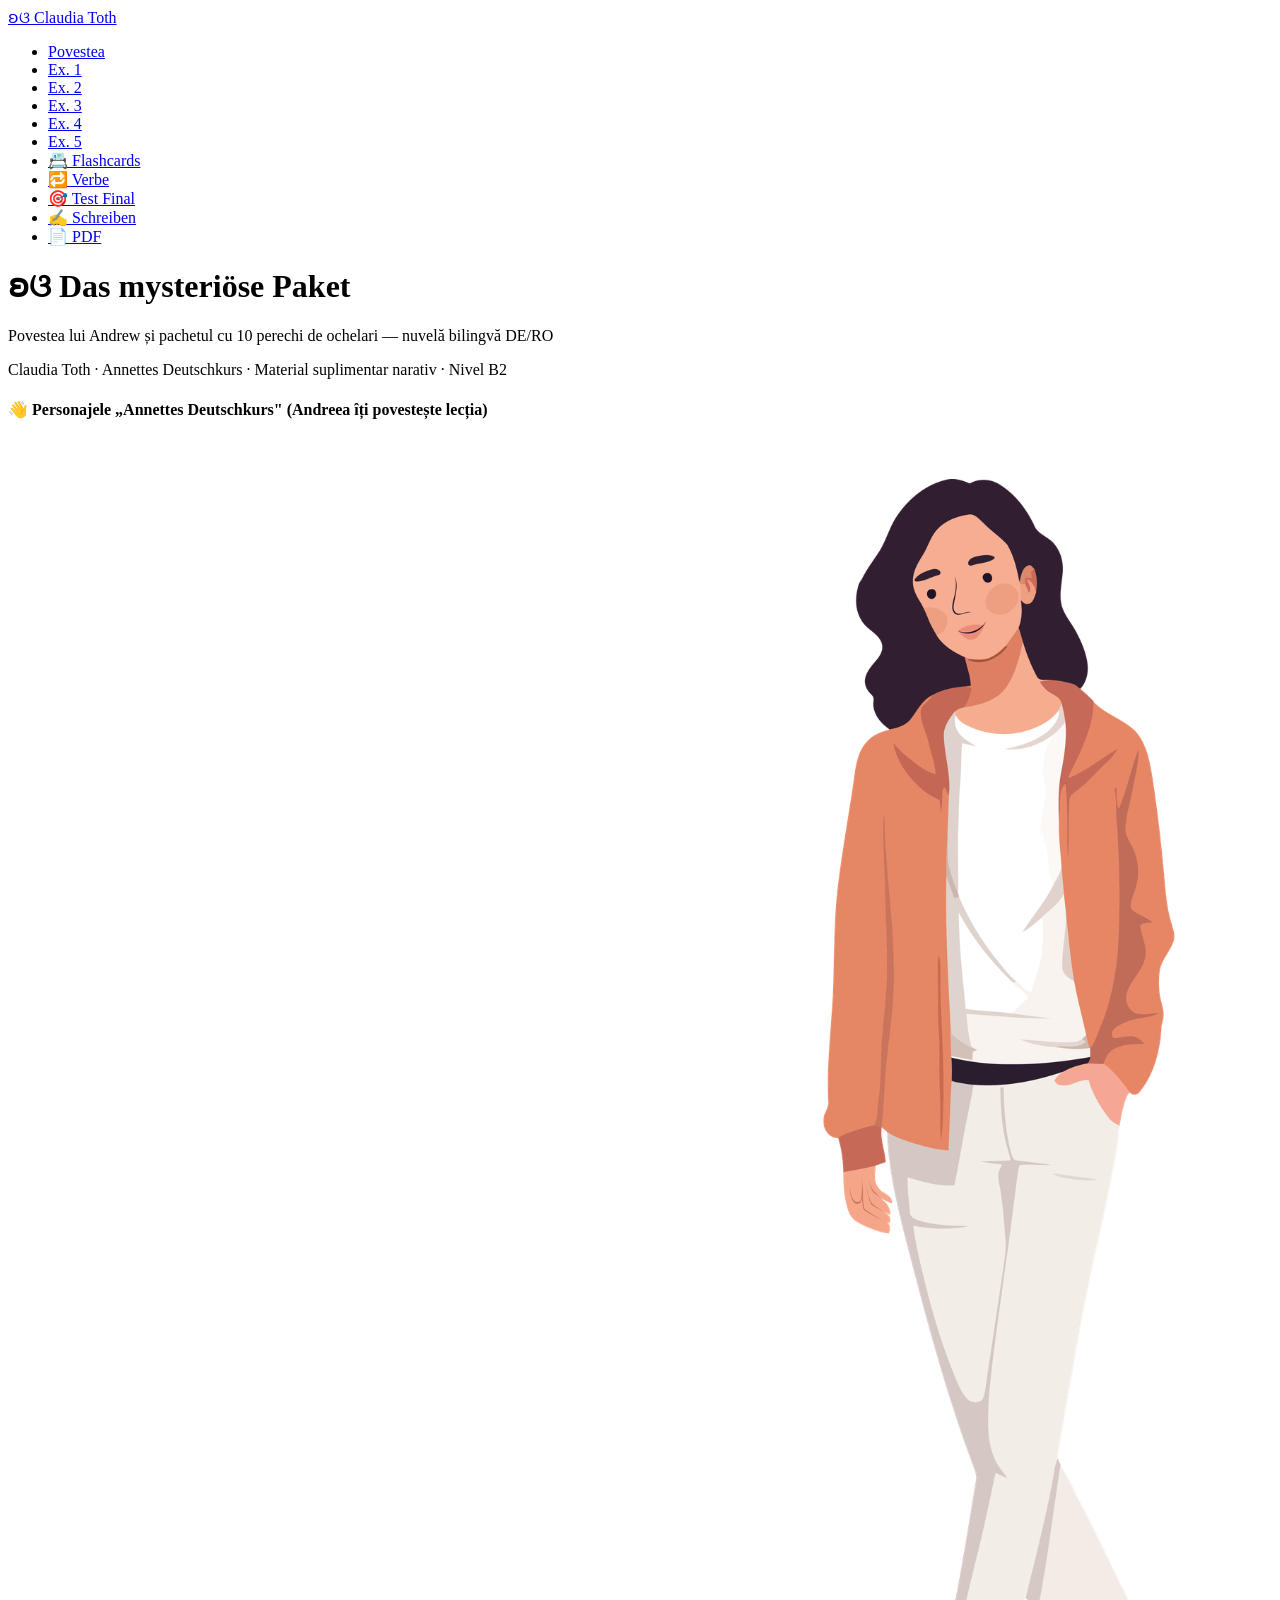
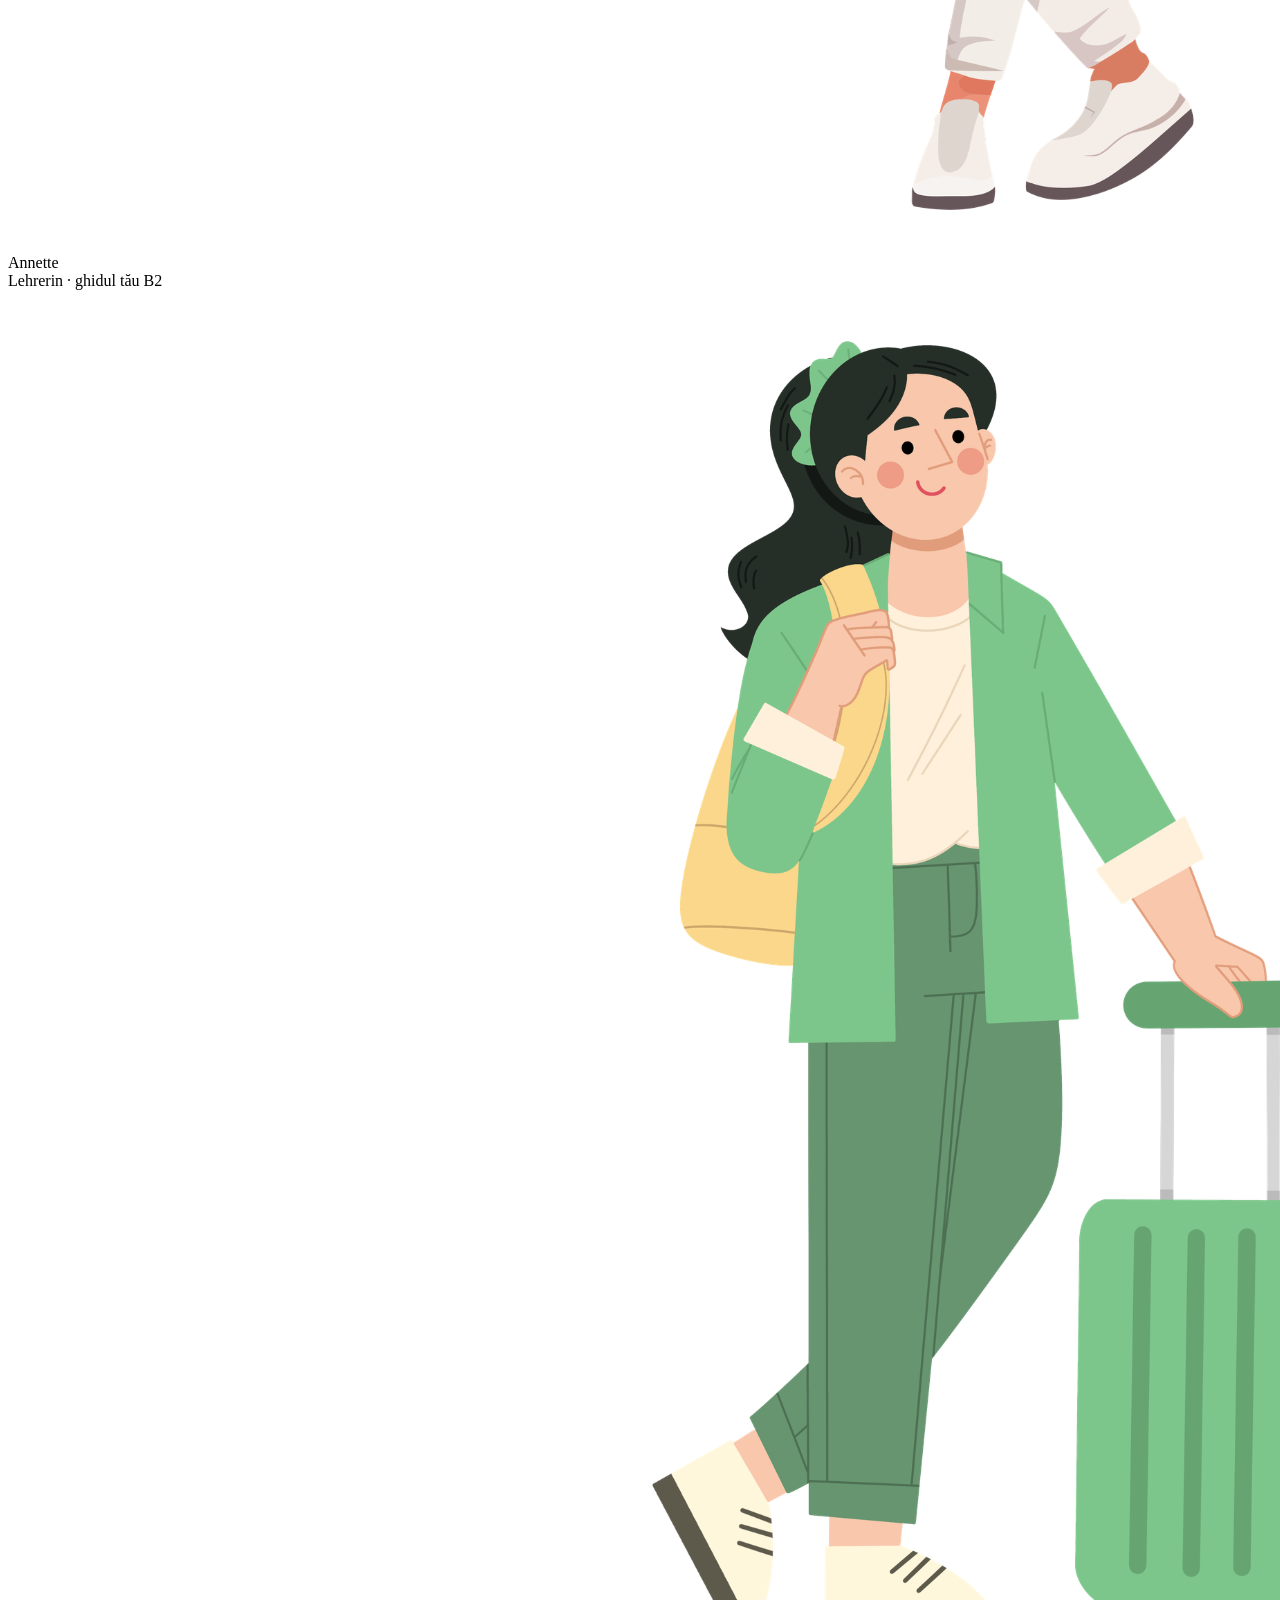
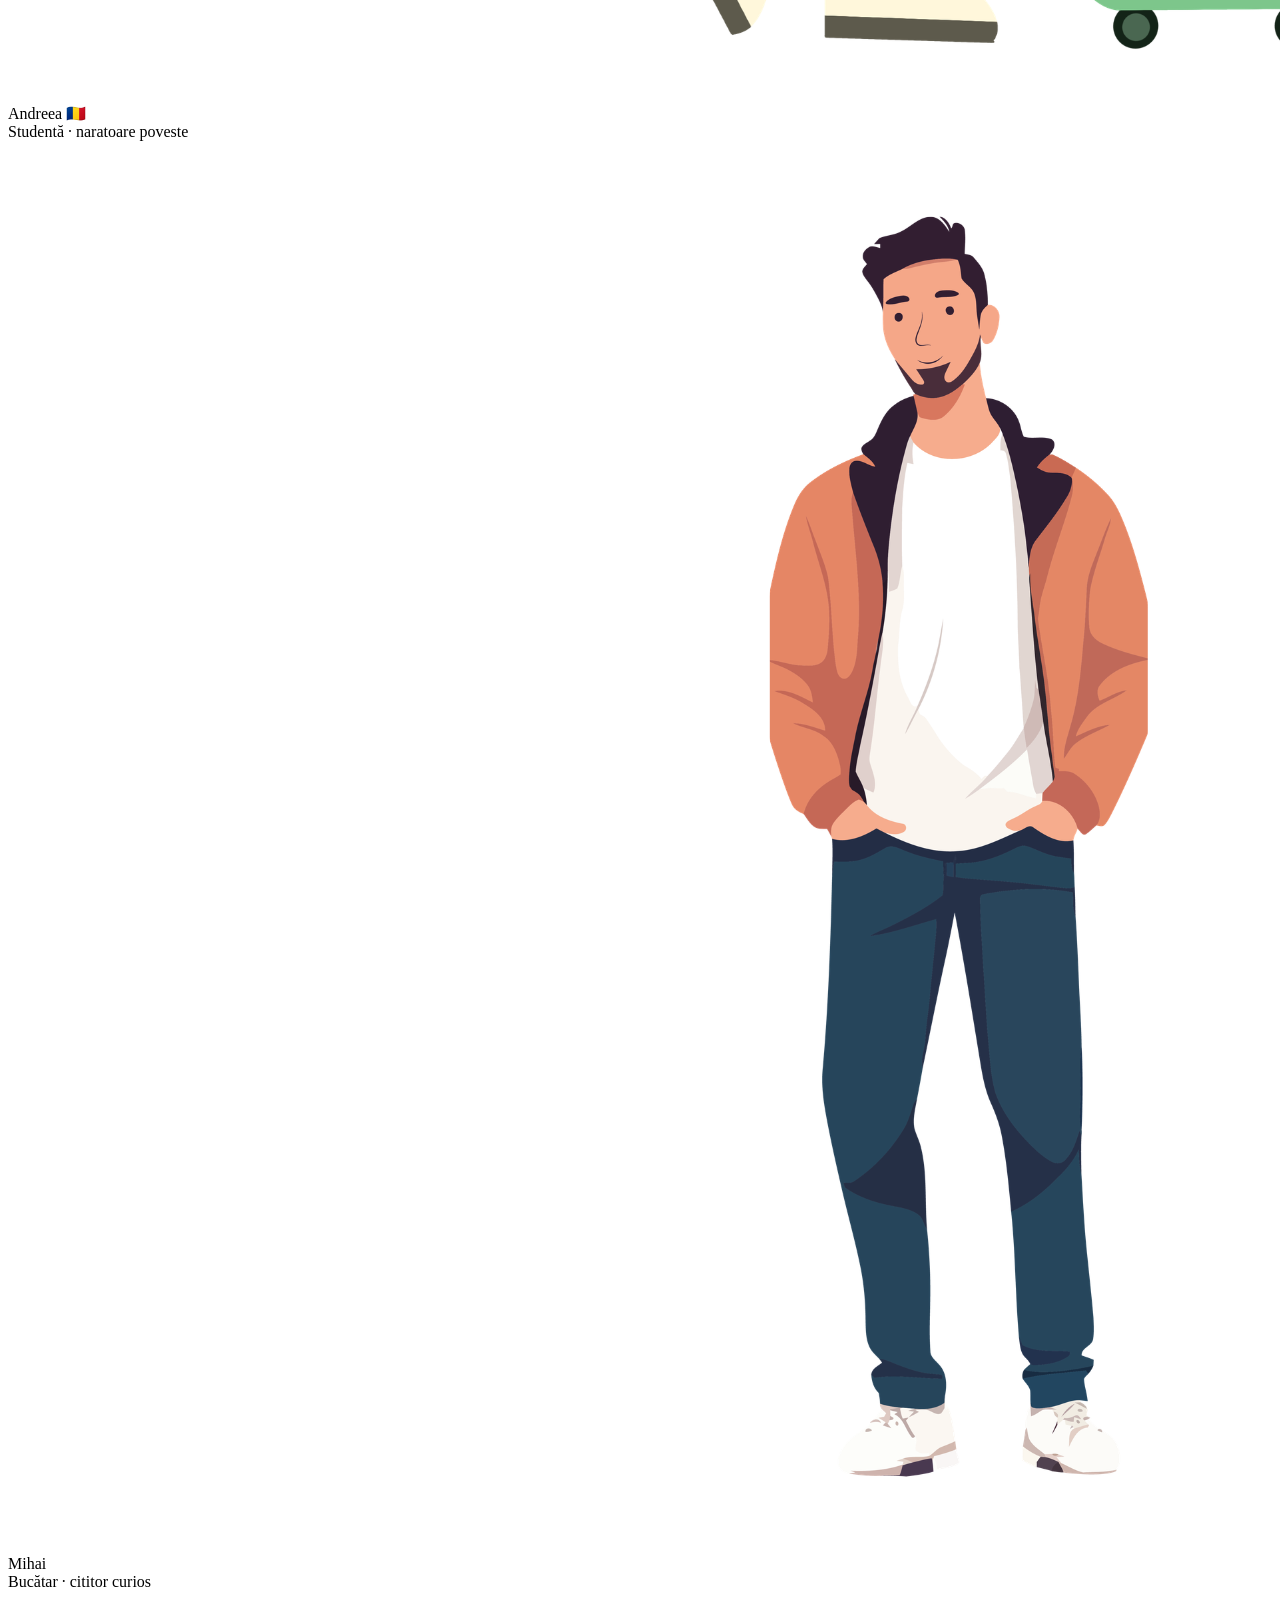
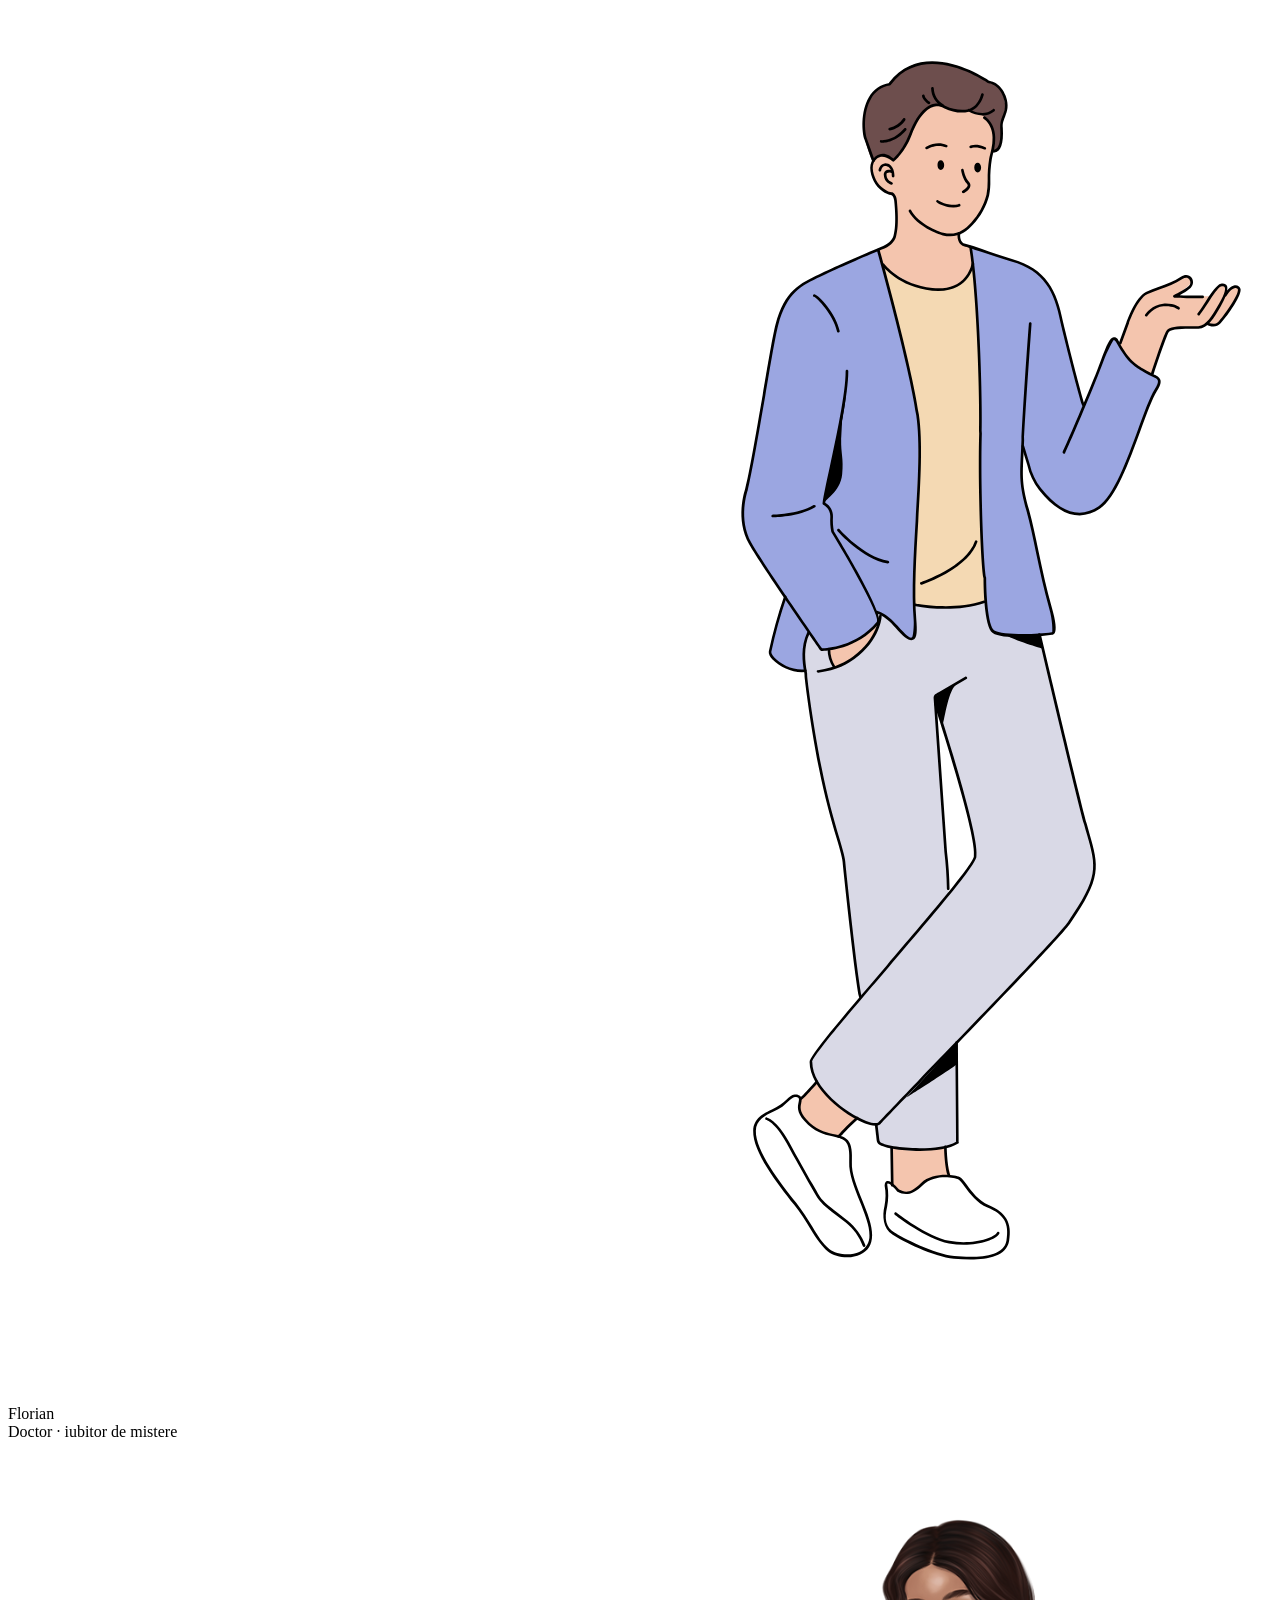
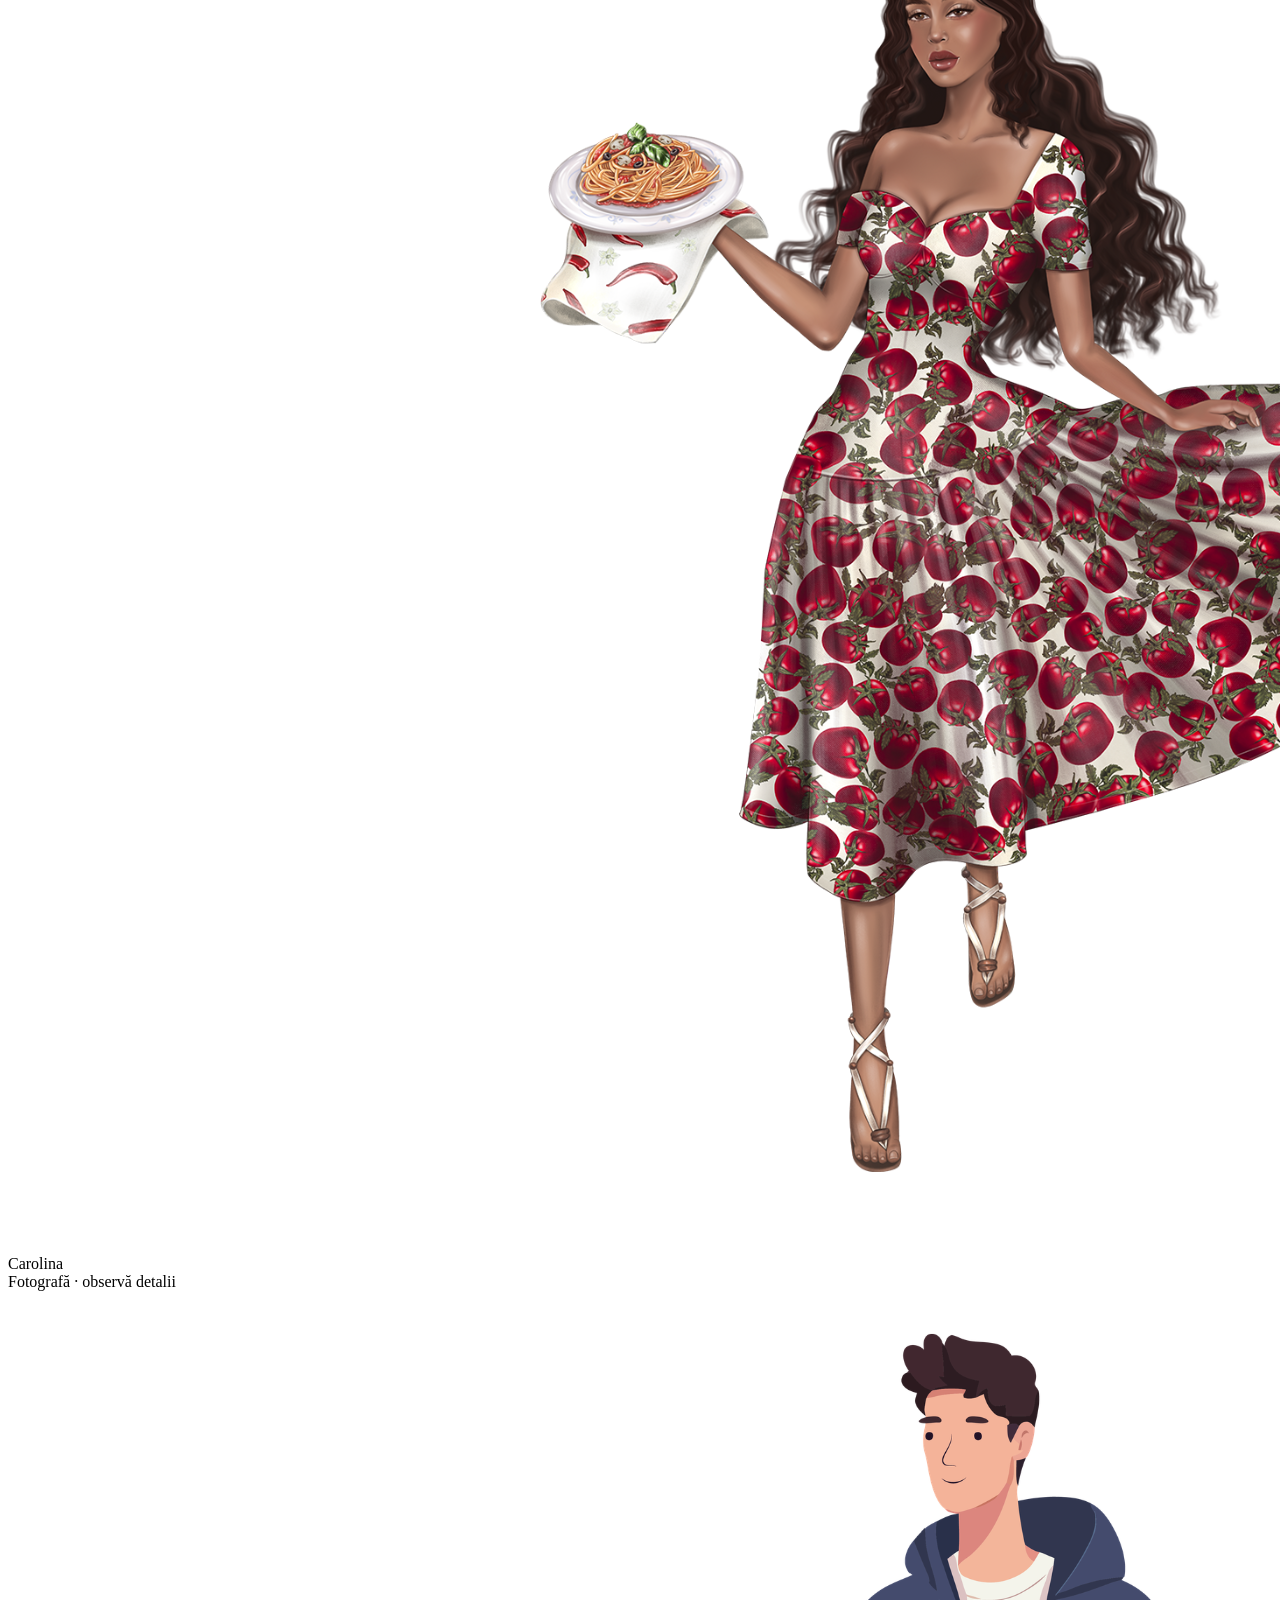
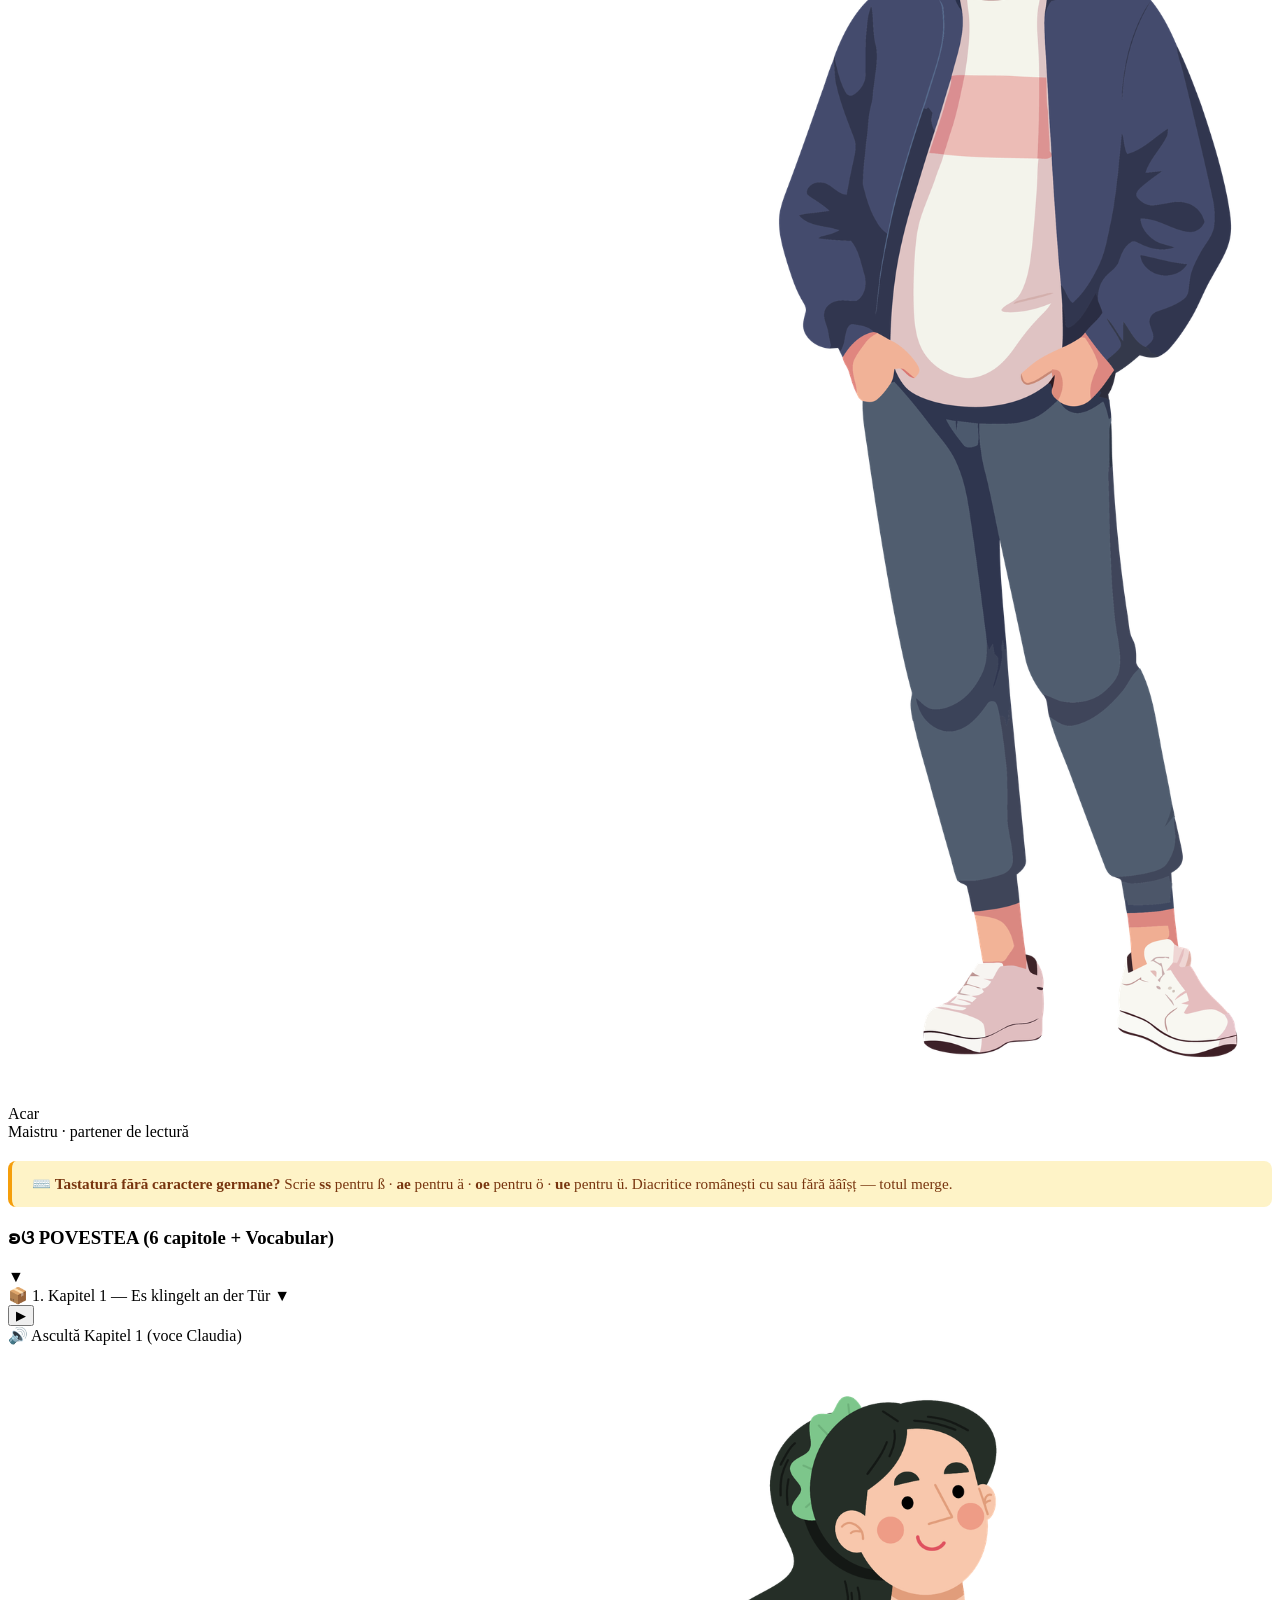
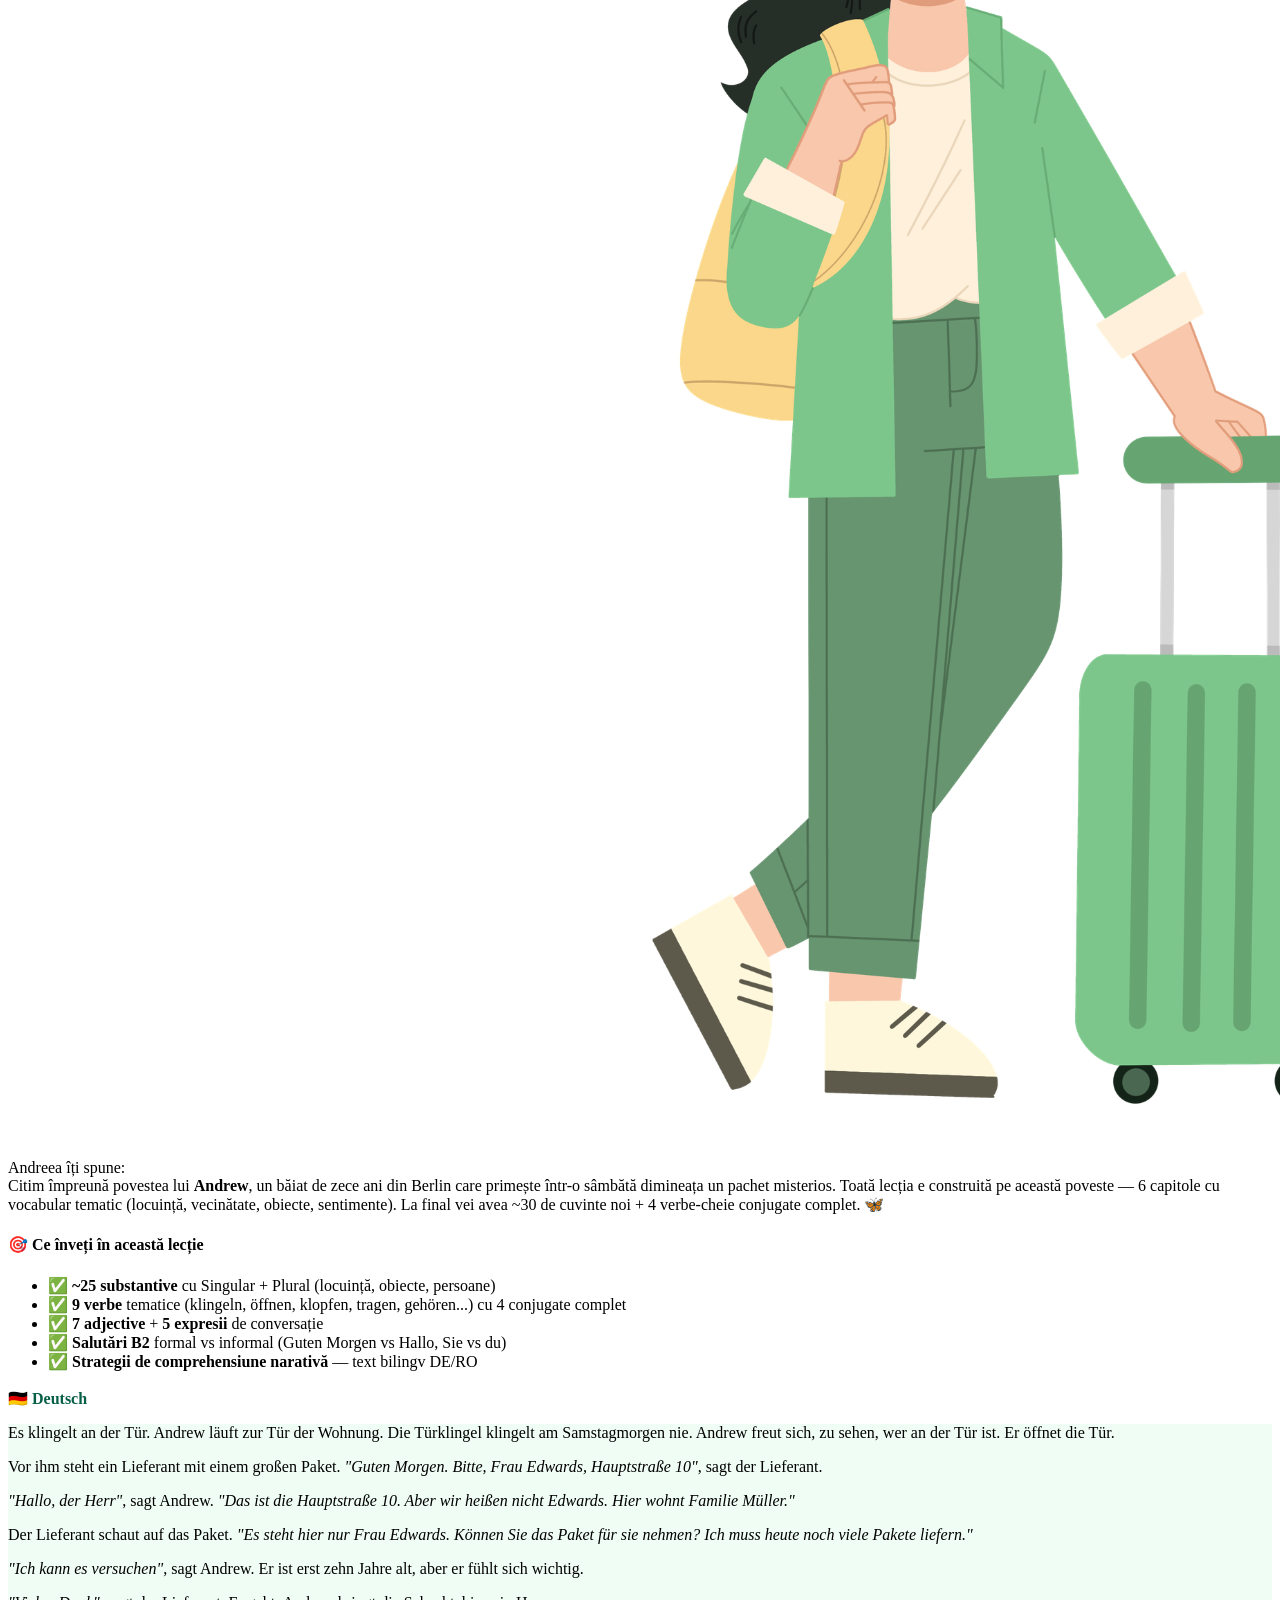
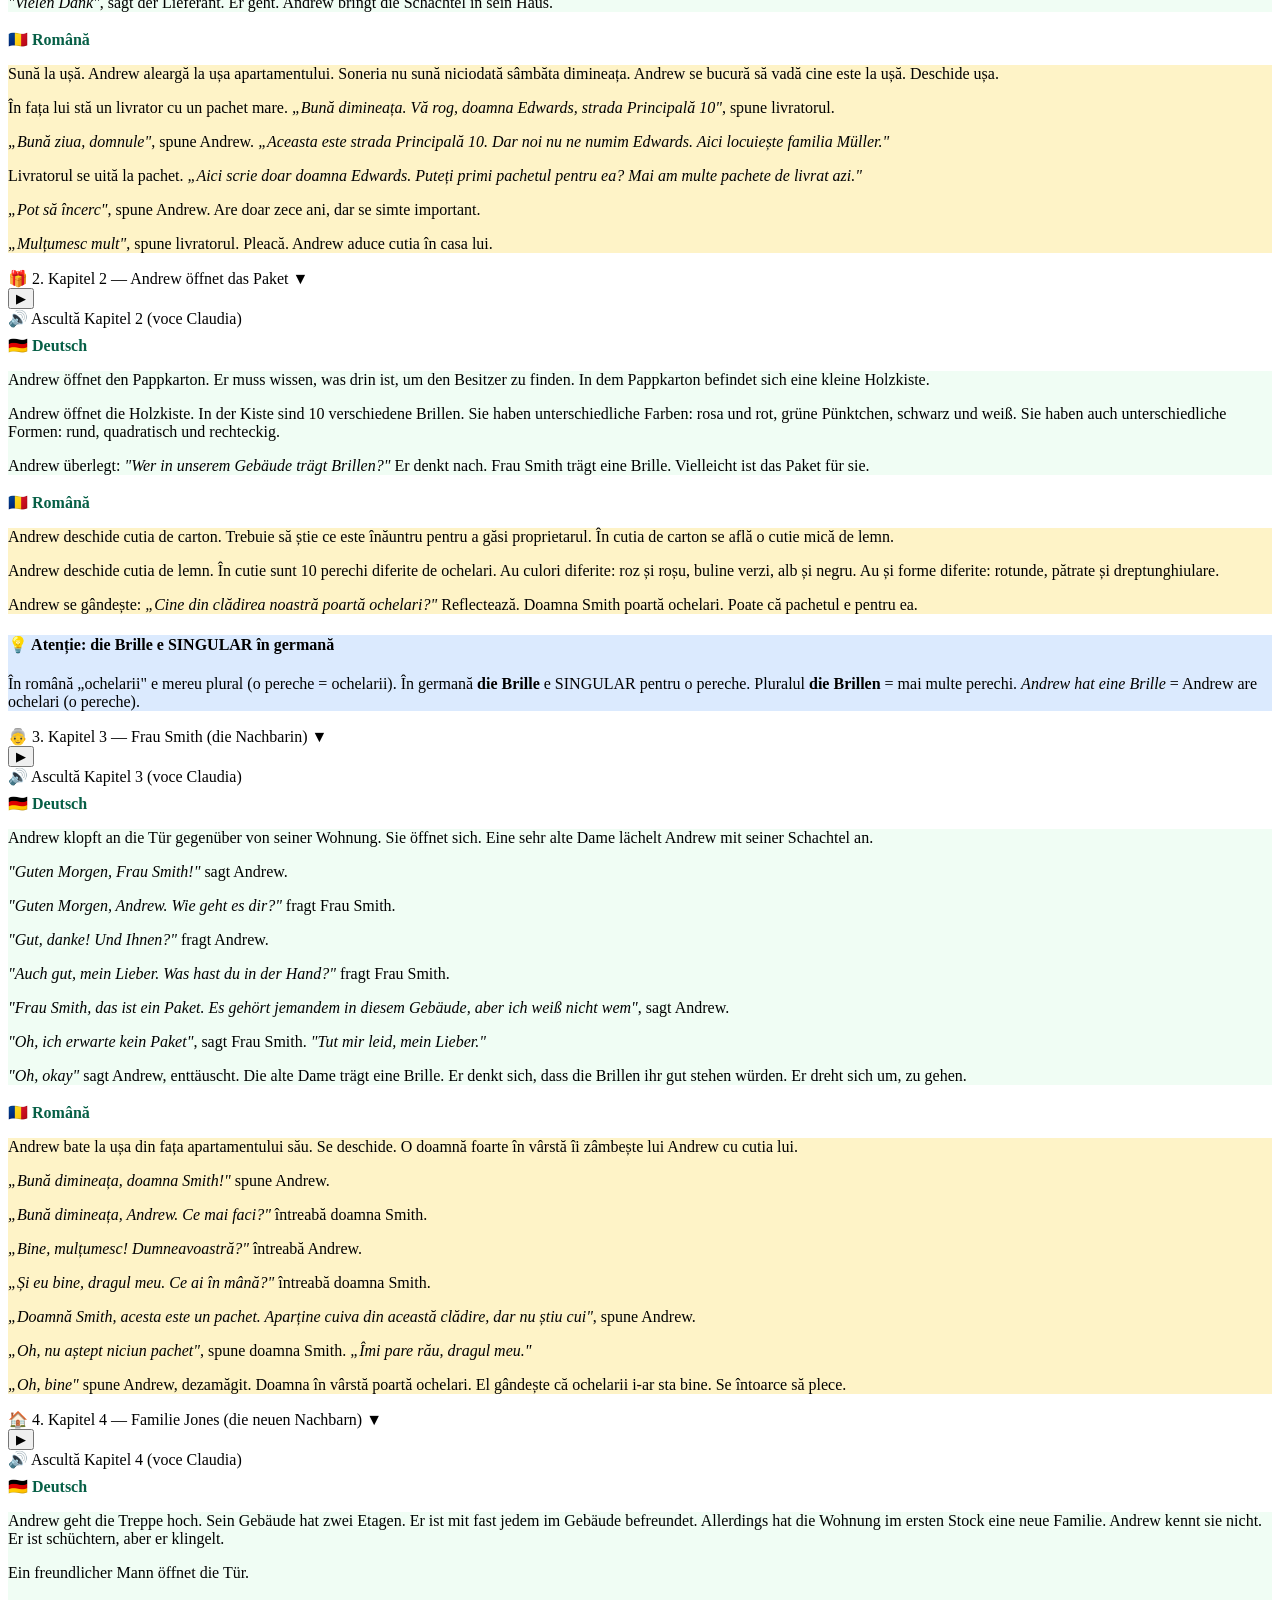
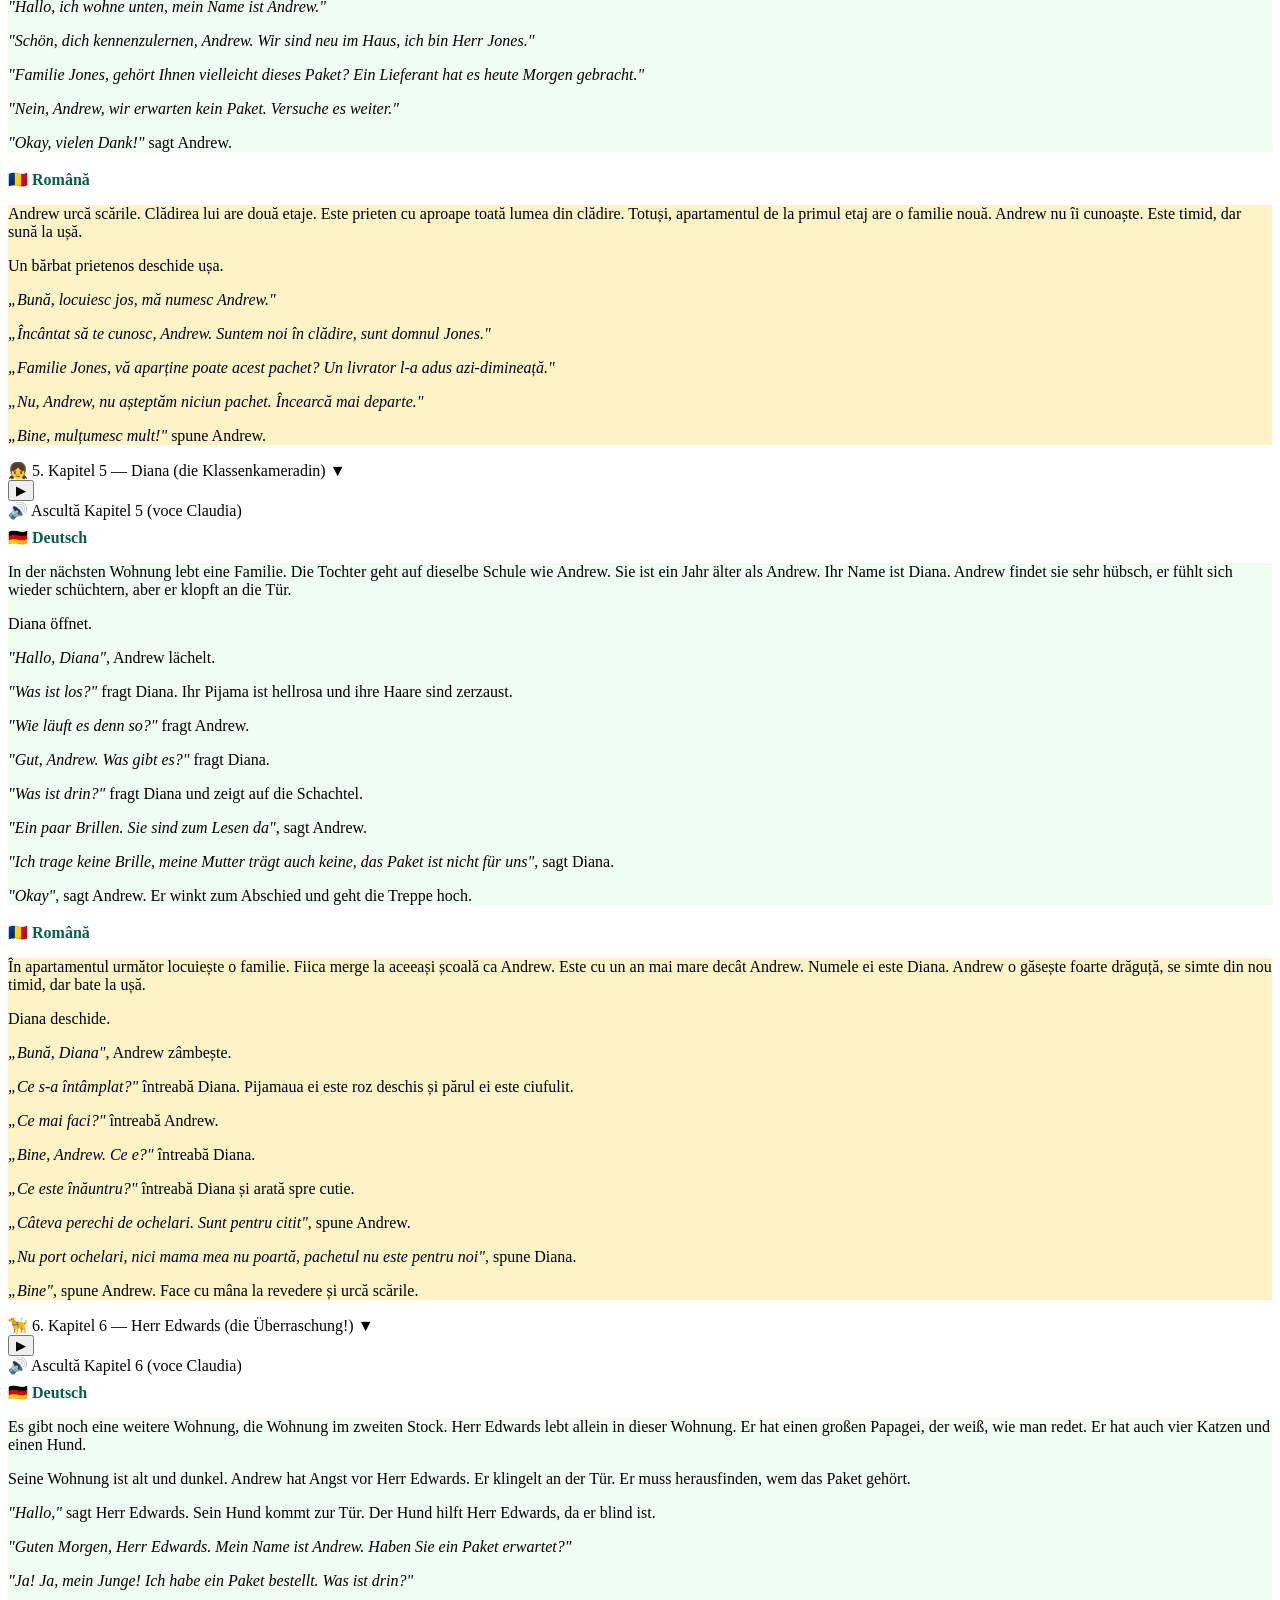
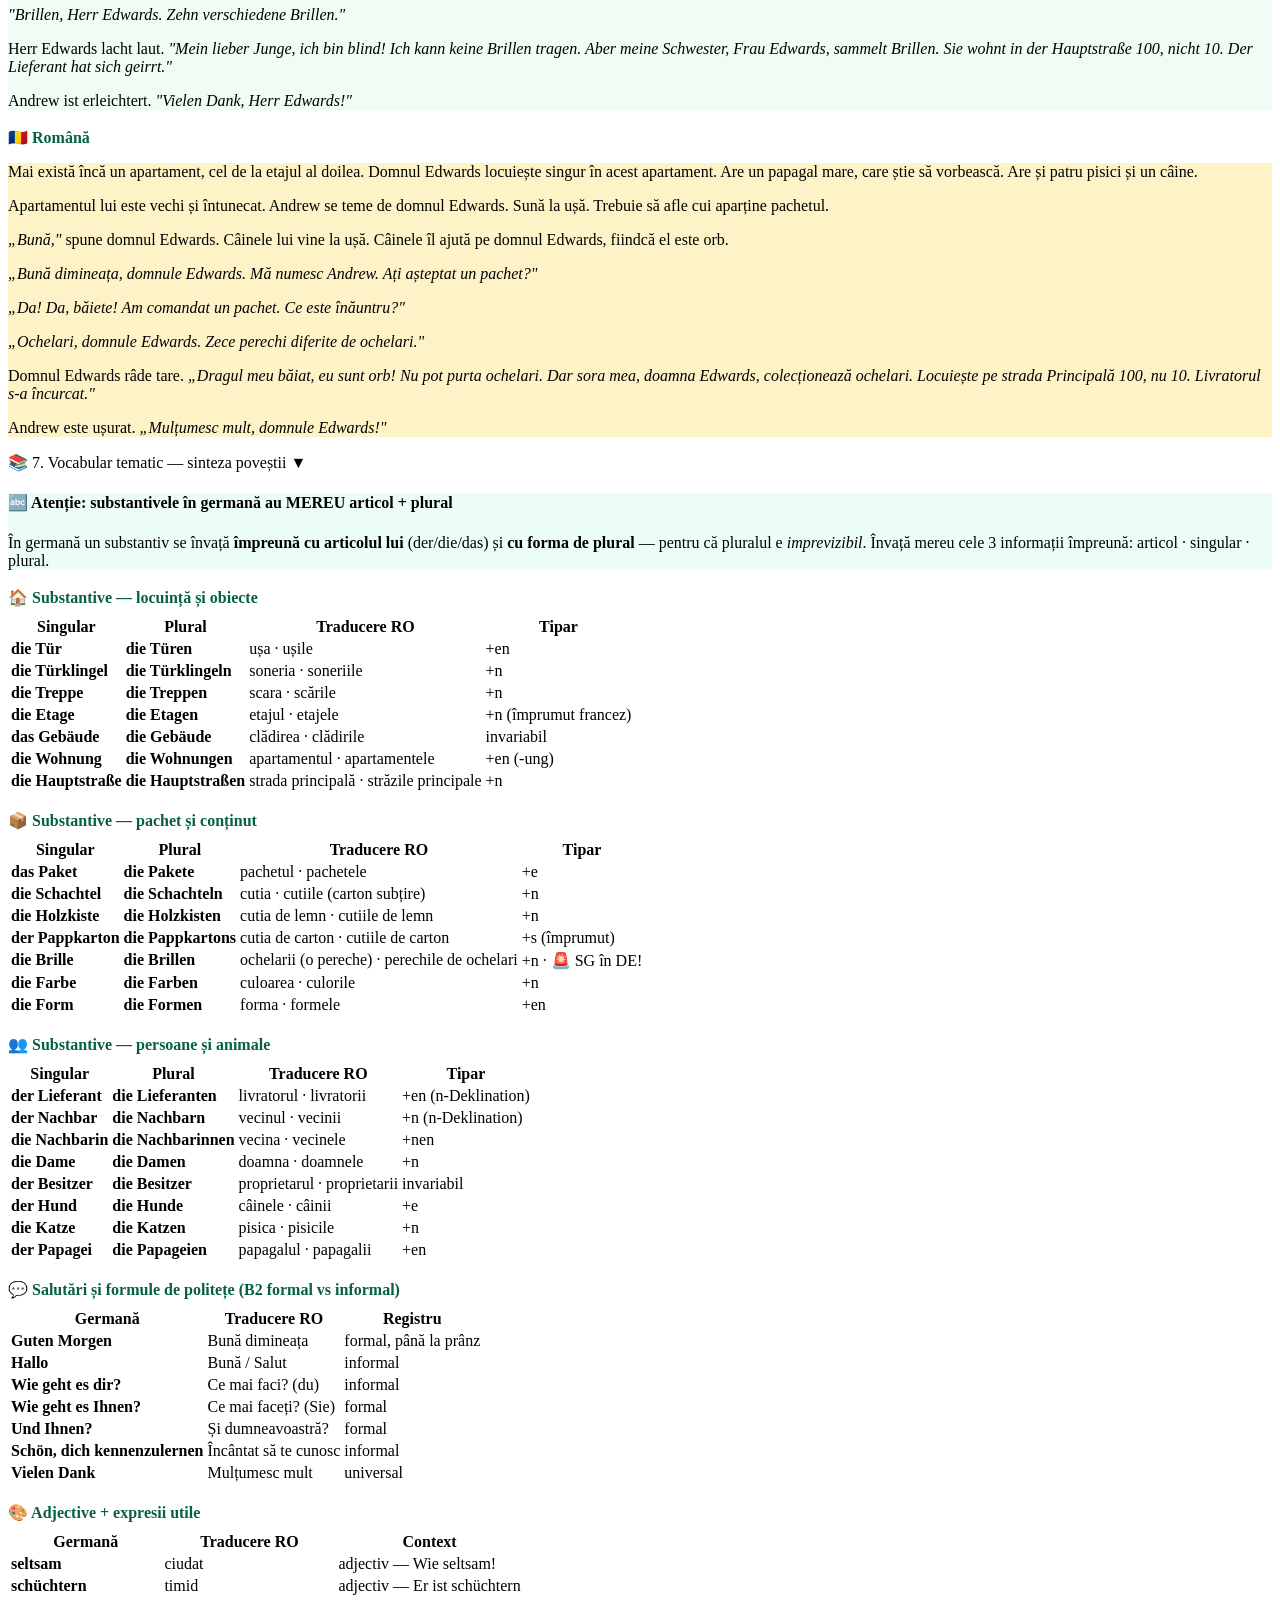
==== commit 2b2f7f8c: "Adauga sectiunea Schreibwerkstatt + Google Form (Atelier B2) Tema narativa la Praeteritum despre o i" ====
--- a/index.html
+++ b/index.html
@@ -24,6 +24,7 @@
             <li><a href="#flashcards" onclick="openSection(6)">📇 Flashcards</a></li>
             <li><a href="#verbe" onclick="openSection(7)">🔁 Verbe</a></li>
             <li><a href="#final-test" onclick="openSection(8)">🎯 Test Final</a></li>
+            <li><a href="#schreibwerkstatt" onclick="openSection(9)">✍️ Schreiben</a></li>
             <li><a href="das-mysterioese-paket.pdf" download>📄 PDF</a></li>
         </ul>
     </nav>
@@ -128,6 +129,38 @@
                 <div class="section-content" id="main-section-8"><div id="final-test-container"></div></div>
             </div>
 
+            <div class="section" id="schreibwerkstatt">
+                <div class="section-header" onclick="toggleMainSection(9)">
+                    <h3>ʚଓ ✍️ Schreibwerkstatt</h3>
+                    <span class="arrow">▼</span>
+                </div>
+                <div class="section-content" id="main-section-9">
+                    <div class="theory-box" style="background:linear-gradient(135deg,#ecfdf5 0%,#d1fae5 100%); border-left:4px solid #10B981;">
+                        <h4 style="color:#065f46;">✍️ Tema ta de scriere</h4>
+                        <p>Ca în povestea lui Andrew, scrie o scurtă întâmplare (<strong>8–10 propoziții</strong>) despre <strong>o încurcătură</strong> — un pachet, o scrisoare sau un colet primit din greșeală. Scrie la <strong>Präteritum</strong> (timpul povestirii) și folosește măcar 3 dintre verbele lecției: <em>klingeln, öffnen, gehören, finden</em>.</p>
+                    </div>
+                    <div class="theory-box" style="background:#f0fdf4;">
+                        <h4>💡 Întrebări care te ajută să începi</h4>
+                        <ul style="margin:6px 0 0 18px; line-height:1.8;">
+                            <li><strong>Wann hat es geklingelt?</strong> (Când a sunat la ușă? — klingeln)</li>
+                            <li><strong>Was hast du geöffnet — ein Paket, einen Brief?</strong> (Ce ai deschis — un pachet, o scrisoare? — öffnen)</li>
+                            <li><strong>Wem gehörte es wirklich?</strong> (Cui aparținea de fapt? — gehören + Dativ)</li>
+                            <li><strong>Wie hast du den richtigen Besitzer gefunden?</strong> (Cum ai găsit adevăratul proprietar? — finden)</li>
+                        </ul>
+                    </div>
+                    <div class="theory-box" style="background:#fffbeb; border-left:4px solid #f59e0b;">
+                        <h4>📝 Un model, ca să-ți fie mai ușor</h4>
+                        <p style="color:#065f46;"><em>Eines Morgens klingelte es an meiner Tür. Ein Bote stand da und gab mir ein großes Paket. Ich war überrascht, denn ich hatte nichts bestellt. Neugierig öffnete ich das Paket und fand darin zehn Bücher. Auf dem Etikett stand ein fremder Name. Das Paket gehörte gar nicht mir, sondern meiner Nachbarin. Ich brachte es ihr zurück, und sie freute sich sehr.</em></p>
+                        <p style="color:#6b7280; font-style:italic;">(Într-o dimineață a sunat la ușa mea. Un curier stătea acolo și mi-a dat un pachet mare. Am fost surprins, căci nu comandasem nimic. Curios, am deschis pachetul și am găsit înăuntru zece cărți. Pe etichetă era un nume necunoscut. Pachetul nu îmi aparținea mie, ci vecinei mele. I l-am dus înapoi, iar ea s-a bucurat mult.)</p>
+                    </div>
+                    <div style="text-align:center; margin-top:22px;">
+                        <p style="color:#047857; margin-bottom:14px; font-size:1rem;">Când ești gata, trimite-mi textul tău. Îl citesc personal și îți răspund pe email cu corectările. 🦋</p>
+                        <a href="https://forms.gle/AiZef2swTSSiBbaq6" target="_blank" rel="noopener noreferrer" style="display:inline-block; background:#10B981; color:white; padding:14px 32px; border-radius:10px; text-decoration:none; font-weight:bold; font-size:1.05rem; box-shadow:0 2px 6px rgba(16,185,129,0.3);">✍️ Trimite textul Claudiei →</a>
+                        <p style="color:#6b7280; font-size:0.78rem; margin-top:12px; font-style:italic;">ʚଓ Nu uita să-ți treci adresa de email în formular</p>
+                    </div>
+                </div>
+            </div>
+
             <div class="theory-box" style="text-align: center; margin-top: 40px;">
                 <p style="font-size: 1.3rem; font-weight: bold; color: #065f46;">🦋 Ende der Geschichte!</p>
                 <p style="margin-top: 12px;">Andrew a aflat că pachetul aparținea <strong>doamnei Edwards</strong> de pe strada Principală <strong>100</strong> (sora domnului Edwards) — livratorul s-a încurcat (10 vs 100). Acum cunoști ~30 de substantive cu Sg+Pl, 9 verbe tematice, 7 adjective și ~7 expresii de conversație B2.</p>
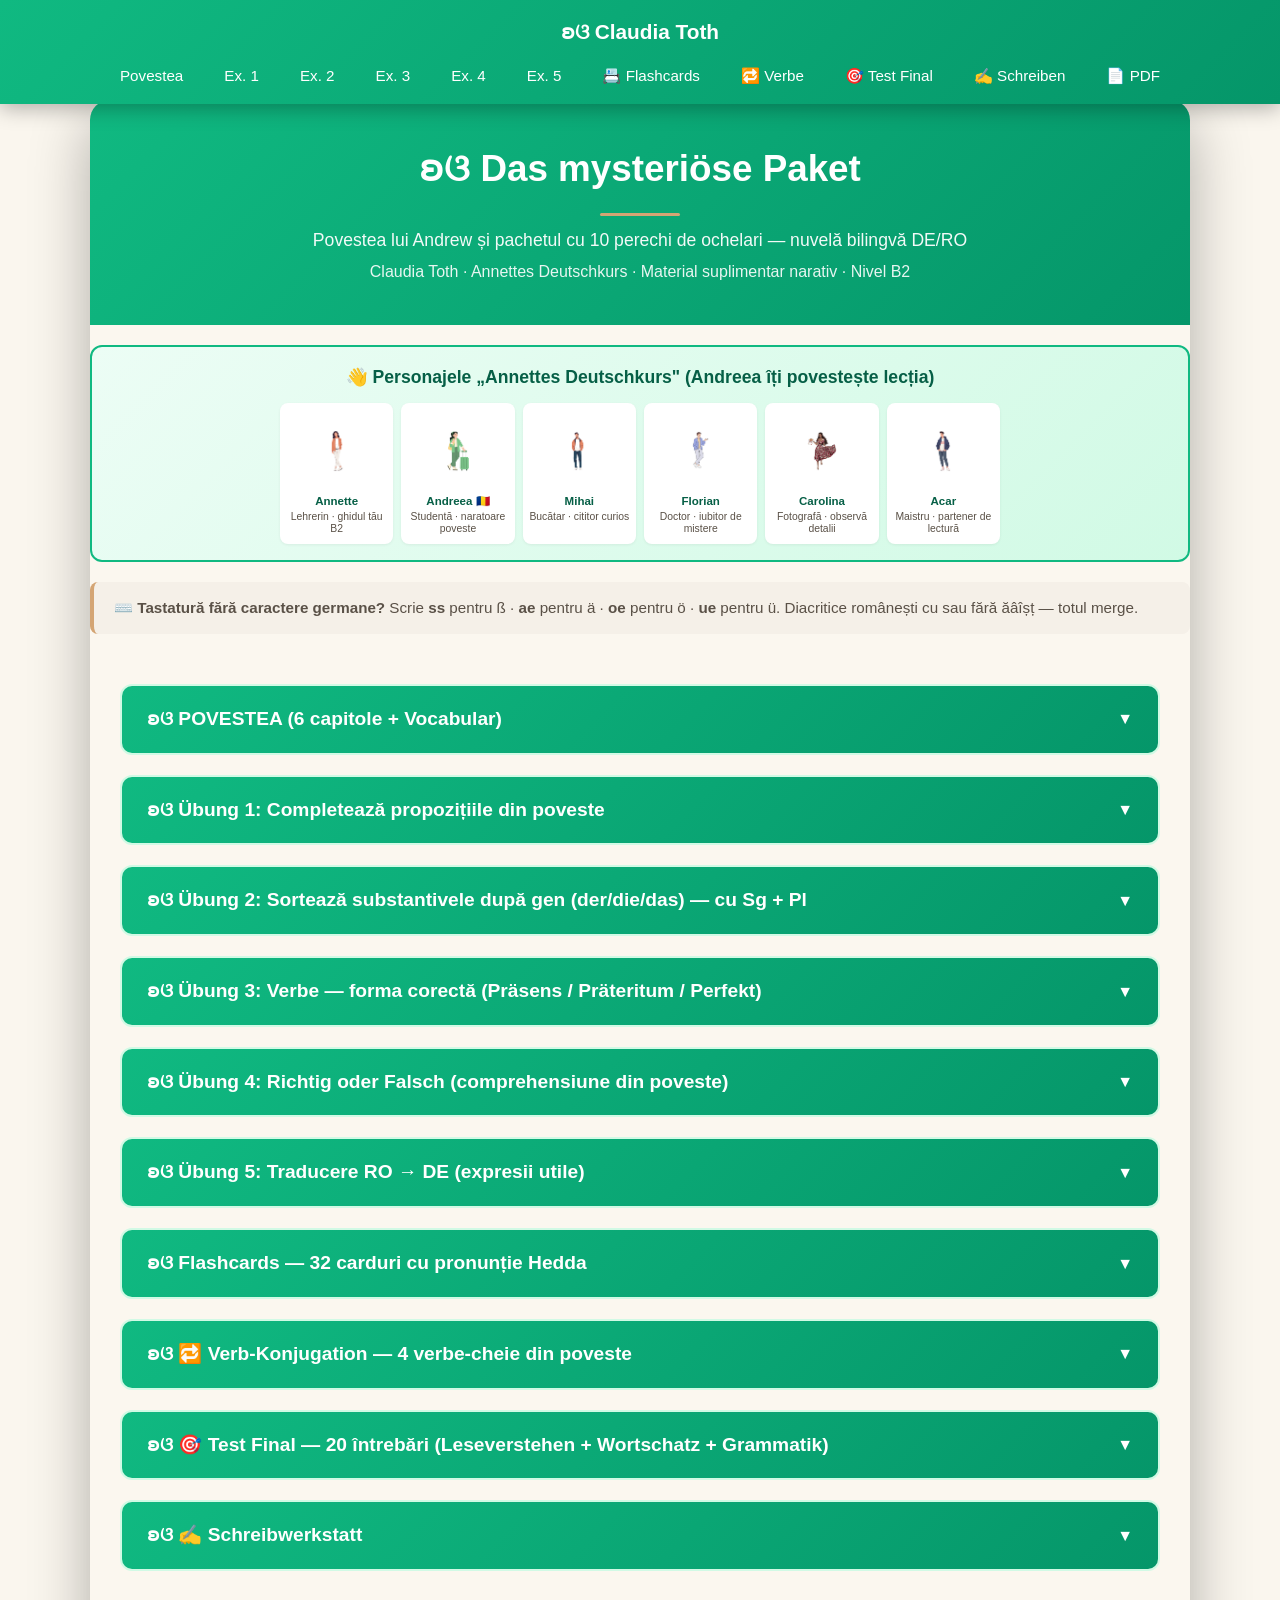
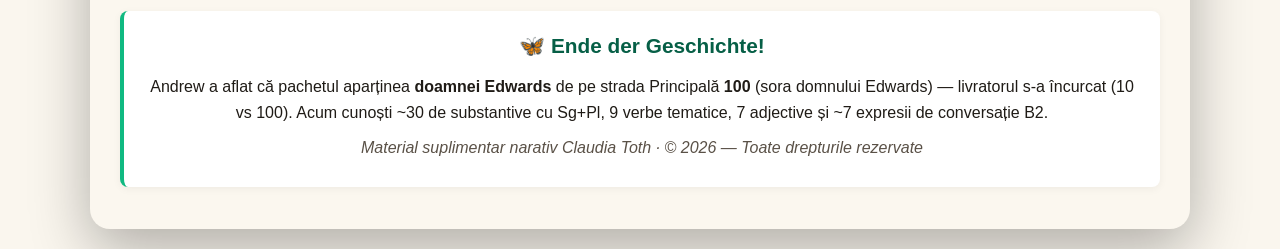
==== commit 80989375: "Rebrand v2 culori: crem + auriu + emerald (mustar v1 eliminat) + PDF regenerat Co-Authored-By: Claud" ====
--- a/index.html
+++ b/index.html
@@ -48,8 +48,8 @@
             </div>
         </div>
 
-        <div style="background:#fef3c7; border-left:4px solid #f59e0b; padding:14px 20px; margin:20px 0; border-radius:8px;">
-            <p style="margin:0; color:#78350f; font-size:0.95rem;">⌨️ <strong>Tastatură fără caractere germane?</strong> Scrie <strong>ss</strong> pentru ß · <strong>ae</strong> pentru ä · <strong>oe</strong> pentru ö · <strong>ue</strong> pentru ü. Diacritice românești cu sau fără ăâîșț — totul merge.</p>
+        <div style="background:#F5F0E8; border-left:4px solid #D4A574; padding:14px 20px; margin:20px 0; border-radius:8px;">
+            <p style="margin:0; color:#5A5147; font-size:0.95rem;">⌨️ <strong>Tastatură fără caractere germane?</strong> Scrie <strong>ss</strong> pentru ß · <strong>ae</strong> pentru ä · <strong>oe</strong> pentru ö · <strong>ue</strong> pentru ü. Diacritice românești cu sau fără ăâîșț — totul merge.</p>
         </div>
 
         <div class="content">
@@ -139,7 +139,7 @@
                         <h4 style="color:#065f46;">✍️ Tema ta de scriere</h4>
                         <p>Ca în povestea lui Andrew, scrie o scurtă întâmplare (<strong>8–10 propoziții</strong>) despre <strong>o încurcătură</strong> — un pachet, o scrisoare sau un colet primit din greșeală. Scrie la <strong>Präteritum</strong> (timpul povestirii) și folosește măcar 3 dintre verbele lecției: <em>klingeln, öffnen, gehören, finden</em>.</p>
                     </div>
-                    <div class="theory-box" style="background:#f0fdf4;">
+                    <div class="theory-box" style="background:#FBF7EF;">
                         <h4>💡 Întrebări care te ajută să începi</h4>
                         <ul style="margin:6px 0 0 18px; line-height:1.8;">
                             <li><strong>Wann hat es geklingelt?</strong> (Când a sunat la ușă? — klingeln)</li>
@@ -148,15 +148,15 @@
                             <li><strong>Wie hast du den richtigen Besitzer gefunden?</strong> (Cum ai găsit adevăratul proprietar? — finden)</li>
                         </ul>
                     </div>
-                    <div class="theory-box" style="background:#fffbeb; border-left:4px solid #f59e0b;">
+                    <div class="theory-box" style="background:#F5F0E8; border-left:4px solid #D4A574;">
                         <h4>📝 Un model, ca să-ți fie mai ușor</h4>
                         <p style="color:#065f46;"><em>Eines Morgens klingelte es an meiner Tür. Ein Bote stand da und gab mir ein großes Paket. Ich war überrascht, denn ich hatte nichts bestellt. Neugierig öffnete ich das Paket und fand darin zehn Bücher. Auf dem Etikett stand ein fremder Name. Das Paket gehörte gar nicht mir, sondern meiner Nachbarin. Ich brachte es ihr zurück, und sie freute sich sehr.</em></p>
-                        <p style="color:#6b7280; font-style:italic;">(Într-o dimineață a sunat la ușa mea. Un curier stătea acolo și mi-a dat un pachet mare. Am fost surprins, căci nu comandasem nimic. Curios, am deschis pachetul și am găsit înăuntru zece cărți. Pe etichetă era un nume necunoscut. Pachetul nu îmi aparținea mie, ci vecinei mele. I l-am dus înapoi, iar ea s-a bucurat mult.)</p>
+                        <p style="color:#5A5147; font-style:italic;">(Într-o dimineață a sunat la ușa mea. Un curier stătea acolo și mi-a dat un pachet mare. Am fost surprins, căci nu comandasem nimic. Curios, am deschis pachetul și am găsit înăuntru zece cărți. Pe etichetă era un nume necunoscut. Pachetul nu îmi aparținea mie, ci vecinei mele. I l-am dus înapoi, iar ea s-a bucurat mult.)</p>
                     </div>
                     <div style="text-align:center; margin-top:22px;">
                         <p style="color:#047857; margin-bottom:14px; font-size:1rem;">Când ești gata, trimite-mi textul tău. Îl citesc personal și îți răspund pe email cu corectările. 🦋</p>
                         <a href="https://forms.gle/AiZef2swTSSiBbaq6" target="_blank" rel="noopener noreferrer" style="display:inline-block; background:#10B981; color:white; padding:14px 32px; border-radius:10px; text-decoration:none; font-weight:bold; font-size:1.05rem; box-shadow:0 2px 6px rgba(16,185,129,0.3);">✍️ Trimite textul Claudiei →</a>
-                        <p style="color:#6b7280; font-size:0.78rem; margin-top:12px; font-style:italic;">ʚଓ Nu uita să-ți treci adresa de email în formular</p>
+                        <p style="color:#5A5147; font-size:0.78rem; margin-top:12px; font-style:italic;">ʚଓ Nu uita să-ți treci adresa de email în formular</p>
                     </div>
                 </div>
             </div>
@@ -164,7 +164,7 @@
             <div class="theory-box" style="text-align: center; margin-top: 40px;">
                 <p style="font-size: 1.3rem; font-weight: bold; color: #065f46;">🦋 Ende der Geschichte!</p>
                 <p style="margin-top: 12px;">Andrew a aflat că pachetul aparținea <strong>doamnei Edwards</strong> de pe strada Principală <strong>100</strong> (sora domnului Edwards) — livratorul s-a încurcat (10 vs 100). Acum cunoști ~30 de substantive cu Sg+Pl, 9 verbe tematice, 7 adjective și ~7 expresii de conversație B2.</p>
-                <p style="margin-top: 10px; font-style: italic; color: #6b7280;">Material suplimentar narativ Claudia Toth · © 2026 — Toate drepturile rezervate</p>
+                <p style="margin-top: 10px; font-style: italic; color: #5A5147;">Material suplimentar narativ Claudia Toth · © 2026 — Toate drepturile rezervate</p>
             </div>
         </div>
     </div>
--- a/styles.css
+++ b/styles.css
@@ -0,0 +1,1838 @@
+/* ============================================
+   CLAUDIA TOTH - NOMEN-VERB-VERBINDUNGEN
+   Design verde profesional · Mobile responsive
+   ============================================ */
+
+* {
+    margin: 0;
+    padding: 0;
+    box-sizing: border-box;
+}
+
+body {
+    font-family: 'Segoe UI', Tahoma, Geneva, Verdana, sans-serif;
+    background: #FAF6EE;
+    line-height: 1.6;
+    padding: 0;
+    padding-top: 80px;
+    min-height: 100vh;
+    color: #1F1B16;
+}
+
+/* ============================================
+   NAVIGATION BAR
+   ============================================ */
+.navbar {
+    position: fixed;
+    top: 0;
+    left: 0;
+    right: 0;
+    background: linear-gradient(135deg, #10b981 0%, #059669 100%);
+    padding: 15px 30px;
+    box-shadow: 0 4px 20px rgba(0,0,0,0.3);
+    z-index: 1000;
+    display: flex;
+    flex-direction: column;
+    gap: 15px;
+    align-items: center;
+    justify-content: center;
+}
+
+.navbar-logo {
+    color: white;
+    font-size: 1.3rem;
+    font-weight: bold;
+    text-decoration: none;
+}
+
+.navbar-menu {
+    display: flex;
+    gap: 5px;
+    list-style: none;
+    align-items: center;
+    flex-wrap: wrap;
+    justify-content: center;
+}
+
+.navbar-menu a {
+    color: white;
+    text-decoration: none;
+    padding: 10px 18px;
+    border-radius: 8px;
+    transition: all 0.3s;
+    font-size: 0.95rem;
+    font-weight: 500;
+}
+
+.navbar-menu a:hover {
+    background: rgba(255,255,255,0.2);
+    transform: translateY(-2px);
+}
+
+/* ============================================
+   CONTAINER PRINCIPAL
+   ============================================ */
+.container {
+    max-width: 1100px;
+    margin: 20px auto;
+    background: #FBF7EF;
+    border-radius: 20px;
+    box-shadow: 0 20px 60px rgba(0,0,0,0.3);
+    overflow: hidden;
+}
+
+.header {
+    background: linear-gradient(135deg, #10b981 0%, #059669 100%);
+    color: white;
+    padding: 40px 30px;
+    text-align: center;
+}
+
+.header h1 {
+    font-size: 2.3rem;
+    margin-bottom: 10px;
+}
+
+.header .subtitle {
+    font-size: 1.1rem;
+    opacity: 0.95;
+    margin-bottom: 5px;
+}
+
+.header p {
+    font-size: 1rem;
+    opacity: 0.9;
+}
+
+.content {
+    padding: 30px;
+}
+
+/* ============================================
+   SECȚIUNI (Teorie + Exerciții)
+   ============================================ */
+.section {
+    margin-bottom: 20px;
+    scroll-margin-top: 100px;
+    border-radius: 12px;
+    overflow: hidden;
+    border: 2px solid #d1fae5;
+}
+
+.section-header {
+    background: linear-gradient(135deg, #10b981 0%, #059669 100%);
+    color: white;
+    padding: 18px 25px;
+    cursor: pointer;
+    display: flex;
+    justify-content: space-between;
+    align-items: center;
+    transition: all 0.3s;
+}
+
+.section-header:hover {
+    background: linear-gradient(135deg, #059669 0%, #047857 100%);
+}
+
+.section-header h3 {
+    font-size: 1.2rem;
+}
+
+.arrow {
+    transition: transform 0.3s;
+    font-size: 1rem;
+}
+
+.arrow.rotated {
+    transform: rotate(180deg);
+}
+
+.section-content {
+    display: none;
+    padding: 25px;
+    background: #FBF7EF;
+}
+
+.section-content.active {
+    display: block;
+    animation: fadeIn 0.4s ease-in-out;
+}
+
+@keyframes fadeIn {
+    from { opacity: 0; transform: translateY(-5px); }
+    to { opacity: 1; transform: translateY(0); }
+}
+
+/* ============================================
+   SUB-SECȚIUNI (în Teorie)
+   ============================================ */
+.sub-section {
+    margin-bottom: 12px;
+    border-radius: 10px;
+    overflow: hidden;
+    border: 1px solid #a7f3d0;
+    background: white;
+}
+
+.sub-section-header {
+    background: #d1fae5;
+    color: #065f46;
+    padding: 12px 18px;
+    cursor: pointer;
+    display: flex;
+    justify-content: space-between;
+    align-items: center;
+    font-weight: 600;
+    transition: background 0.3s;
+    gap: 10px;
+}
+
+.sub-section-header > span:first-child {
+    flex: 1;
+}
+
+.sub-section-header:hover {
+    background: #a7f3d0;
+}
+
+/* ============================================
+   AUDIO PLAYER (Play / Stop la fiecare subtitlu)
+   ============================================ */
+.audio-player {
+    display: flex;
+    align-items: center;
+}
+
+.audio-btn {
+    background: #10b981;
+    color: white;
+    border: none;
+    width: 36px;
+    height: 36px;
+    border-radius: 50%;
+    cursor: pointer;
+    font-size: 0.9rem;
+    transition: all 0.3s;
+    display: flex;
+    align-items: center;
+    justify-content: center;
+    padding: 0;
+    box-shadow: 0 2px 6px rgba(16, 185, 129, 0.3);
+}
+
+.audio-btn:hover {
+    background: #059669;
+    transform: scale(1.1);
+    box-shadow: 0 4px 10px rgba(16, 185, 129, 0.5);
+}
+
+.audio-btn:active {
+    transform: scale(0.95);
+}
+
+.lesson-audio {
+    display: flex;
+    align-items: center;
+    gap: 12px;
+    margin-bottom: 18px;
+    padding: 10px 14px;
+    background: #FBF7EF;
+    border-left: 4px solid #10b981;
+    border-radius: 6px;
+}
+
+.lesson-audio-label {
+    color: #065f46;
+    font-weight: 600;
+    font-size: 0.95rem;
+}
+
+.sub-arrow {
+    transition: transform 0.3s;
+}
+
+.sub-arrow.rotated {
+    transform: rotate(180deg);
+}
+
+.sub-section-content {
+    display: none;
+    padding: 18px;
+    background: white;
+}
+
+.sub-section-content.active {
+    display: block;
+}
+
+/* ============================================
+   THEORY BOX
+   ============================================ */
+.theory-box {
+    background: white;
+    border-left: 4px solid #10b981;
+    padding: 18px 22px;
+    margin: 12px 0;
+    border-radius: 8px;
+    box-shadow: 0 2px 8px rgba(0,0,0,0.05);
+}
+
+.theory-box h4 {
+    color: #065f46;
+    margin-bottom: 10px;
+    font-size: 1.1rem;
+}
+
+.theory-box p {
+    margin-bottom: 8px;
+}
+
+.theory-box ul {
+    margin-left: 20px;
+    margin-top: 8px;
+}
+
+.theory-box li {
+    margin-bottom: 6px;
+}
+
+/* Exemple în context */
+.example-box {
+    background: #ecfdf5;
+    border: 1px dashed #10b981;
+    padding: 12px 16px;
+    border-radius: 8px;
+    margin: 10px 0;
+    font-style: italic;
+}
+
+.example-box .de {
+    color: #065f46;
+    font-weight: 600;
+    font-style: normal;
+}
+
+.example-box .ro {
+    color: #5A5147;
+    font-size: 0.95rem;
+    margin-top: 4px;
+}
+
+/* Tabele teorie */
+.theory-table {
+    width: 100%;
+    border-collapse: collapse;
+    margin: 12px 0;
+    background: white;
+    border-radius: 8px;
+    overflow: hidden;
+    box-shadow: 0 2px 6px rgba(0,0,0,0.05);
+}
+
+.theory-table th {
+    background: #10b981;
+    color: white;
+    padding: 12px;
+    text-align: left;
+    font-weight: 600;
+}
+
+.theory-table td {
+    padding: 10px 12px;
+    border-bottom: 1px solid #d1fae5;
+}
+
+.theory-table tr:last-child td {
+    border-bottom: none;
+}
+
+.theory-table tr:nth-child(even) {
+    background: #FBF7EF;
+}
+
+.theory-table .verb {
+    color: #059669;
+    font-weight: bold;
+}
+
+.theory-table .nomen {
+    color: #065f46;
+    font-weight: 600;
+}
+
+.theory-table .ro-text {
+    color: #5A5147;
+    font-style: italic;
+    font-size: 0.95rem;
+}
+
+/* ============================================
+   EXERCIȚII
+   ============================================ */
+.exercise-instruction {
+    background: #F5F0E8;
+    border-left: 4px solid #D4A574;
+    padding: 12px 18px;
+    margin-bottom: 18px;
+    border-radius: 8px;
+    color: #5A5147;
+}
+
+.exercise-item {
+    background: white;
+    padding: 15px 18px;
+    margin-bottom: 12px;
+    border-radius: 10px;
+    display: flex;
+    align-items: flex-start;
+    gap: 12px;
+    flex-wrap: wrap;
+    box-shadow: 0 2px 6px rgba(0,0,0,0.05);
+}
+
+.exercise-number {
+    background: #10b981;
+    color: white;
+    width: 30px;
+    height: 30px;
+    border-radius: 50%;
+    display: flex;
+    align-items: center;
+    justify-content: center;
+    font-weight: bold;
+    flex-shrink: 0;
+    font-size: 0.9rem;
+}
+
+.input-group {
+    flex: 1;
+    min-width: 200px;
+    display: flex;
+    flex-direction: column;
+    gap: 6px;
+}
+
+.input-group label {
+    color: #1F1B16;
+    font-size: 1rem;
+    line-height: 1.5;
+}
+
+.input-group .nomen-highlight {
+    color: #065f46;
+    font-weight: bold;
+    background: #d1fae5;
+    padding: 2px 8px;
+    border-radius: 5px;
+}
+
+.input-group input[type="text"],
+.input-group select {
+    padding: 10px 14px;
+    border: 2px solid #d1fae5;
+    border-radius: 8px;
+    font-size: 1rem;
+    font-family: inherit;
+    transition: all 0.3s;
+    background: white;
+}
+
+.input-group input[type="text"]:focus,
+.input-group select:focus {
+    outline: none;
+    border-color: #10b981;
+    box-shadow: 0 0 0 3px rgba(16, 185, 129, 0.15);
+}
+
+/* Multiple choice */
+.mc-options {
+    display: flex;
+    flex-direction: column;
+    gap: 8px;
+    margin-top: 8px;
+}
+
+.mc-option {
+    display: flex;
+    align-items: center;
+    gap: 10px;
+    padding: 8px 12px;
+    border-radius: 8px;
+    transition: background 0.2s;
+    cursor: pointer;
+}
+
+.mc-option:hover {
+    background: #FBF7EF;
+}
+
+.mc-option input[type="radio"] {
+    cursor: pointer;
+    width: 18px;
+    height: 18px;
+    accent-color: #10b981;
+}
+
+.mc-option label {
+    cursor: pointer;
+    flex: 1;
+}
+
+/* Feedback */
+.feedback {
+    width: 100%;
+    margin-top: 8px;
+    padding: 0;
+    font-size: 0.95rem;
+    border-radius: 6px;
+    transition: all 0.3s;
+}
+
+.feedback.correct {
+    background: #d1fae5;
+    color: #065f46;
+    padding: 10px 14px;
+    border-left: 3px solid #10b981;
+}
+
+.feedback.incorrect {
+    background: #fee2e2;
+    color: #991b1b;
+    padding: 10px 14px;
+    border-left: 3px solid #ef4444;
+}
+
+.feedback.correct::before {
+    content: "✓ Richtig! ";
+    font-weight: bold;
+}
+
+.feedback.incorrect::before {
+    content: "✗ Falsch. ";
+    font-weight: bold;
+}
+
+/* ============================================
+   BUTOANE
+   ============================================ */
+.btn-container {
+    display: flex;
+    gap: 15px;
+    justify-content: center;
+    margin: 30px 0;
+    flex-wrap: wrap;
+}
+
+.btn {
+    padding: 14px 32px;
+    border: none;
+    border-radius: 10px;
+    font-size: 1rem;
+    font-weight: 600;
+    cursor: pointer;
+    transition: all 0.3s;
+    font-family: inherit;
+}
+
+.btn-check {
+    background: linear-gradient(135deg, #10b981 0%, #059669 100%);
+    color: white;
+}
+
+.btn-check:hover {
+    transform: translateY(-2px);
+    box-shadow: 0 8px 20px rgba(16, 185, 129, 0.4);
+}
+
+.btn-reset {
+    background: #5A5147;
+    color: white;
+}
+
+.btn-reset:hover {
+    background: #433d35;
+    transform: translateY(-2px);
+    box-shadow: 0 8px 20px rgba(107, 114, 128, 0.4);
+}
+
+/* ============================================
+   SCOR
+   ============================================ */
+.score {
+    display: none;
+    background: linear-gradient(135deg, #10b981 0%, #059669 100%);
+    color: white;
+    padding: 25px;
+    border-radius: 12px;
+    text-align: center;
+    margin: 20px 0;
+    scroll-margin-top: 100px;
+}
+
+.score.show {
+    display: block;
+    animation: fadeIn 0.5s;
+}
+
+.score-value {
+    font-size: 2rem;
+    font-weight: bold;
+    margin-bottom: 10px;
+}
+
+.score-message {
+    font-size: 1.1rem;
+}
+
+/* ============================================
+   FLASHCARDS
+   ============================================ */
+.flashcard-counter {
+    text-align: center;
+    margin-bottom: 15px;
+    color: #065f46;
+    font-weight: 600;
+}
+
+.flashcard {
+    background: white;
+    border-radius: 16px;
+    padding: 50px 30px;
+    min-height: 220px;
+    display: flex;
+    align-items: center;
+    justify-content: center;
+    text-align: center;
+    cursor: pointer;
+    box-shadow: 0 4px 15px rgba(0,0,0,0.1);
+    transition: transform 0.3s;
+    position: relative;
+    border: 3px solid #10b981;
+}
+
+.flashcard:hover {
+    transform: scale(1.02);
+}
+
+.flashcard-content {
+    width: 100%;
+}
+
+.flashcard .de {
+    font-size: 1.8rem;
+    color: #065f46;
+    font-weight: bold;
+    margin-bottom: 10px;
+}
+
+.flashcard .ro {
+    font-size: 1.2rem;
+    color: #5A5147;
+    font-style: italic;
+    display: none;
+}
+
+.flashcard.flipped .ro {
+    display: block;
+    animation: fadeIn 0.3s;
+}
+
+.flashcard-hint {
+    position: absolute;
+    bottom: 12px;
+    left: 0;
+    right: 0;
+    color: #8a8175;
+    font-size: 0.85rem;
+}
+
+.flashcard-audio-btn {
+    position: absolute;
+    top: 15px;
+    right: 15px;
+    background: #10b981;
+    color: white;
+    border: none;
+    width: 40px;
+    height: 40px;
+    border-radius: 50%;
+    font-size: 1.2rem;
+    cursor: pointer;
+    transition: all 0.3s;
+    display: flex;
+    align-items: center;
+    justify-content: center;
+}
+
+.flashcard-audio-btn:hover {
+    background: #059669;
+    transform: scale(1.1);
+}
+
+.flashcard-controls {
+    display: flex;
+    justify-content: space-between;
+    gap: 15px;
+    margin-top: 20px;
+}
+
+.flashcard-btn {
+    flex: 1;
+    background: linear-gradient(135deg, #10b981 0%, #059669 100%);
+    color: white;
+    padding: 12px;
+    border: none;
+    border-radius: 8px;
+    cursor: pointer;
+    font-size: 1rem;
+    font-weight: 600;
+    transition: all 0.3s;
+    font-family: inherit;
+}
+
+.flashcard-btn:hover {
+    transform: translateY(-2px);
+    box-shadow: 0 4px 12px rgba(16, 185, 129, 0.4);
+}
+
+.flashcard-btn:disabled {
+    background: #d1d5db;
+    cursor: not-allowed;
+    transform: none;
+    box-shadow: none;
+}
+
+/* ============================================
+   MOBILE RESPONSIVE
+   ============================================ */
+@media (max-width: 768px) {
+    body {
+        padding: 0;
+        padding-top: 140px;
+    }
+
+    .navbar {
+        padding: 15px;
+    }
+
+    .navbar-menu a {
+        padding: 8px 12px;
+        font-size: 0.85rem;
+    }
+
+    .container {
+        margin: 10px;
+        border-radius: 12px;
+    }
+
+    .header h1 {
+        font-size: 1.6rem;
+    }
+
+    .header .subtitle {
+        font-size: 0.95rem;
+    }
+
+    .content {
+        padding: 15px;
+    }
+
+    .section-header h3 {
+        font-size: 1rem;
+    }
+
+    .exercise-item {
+        padding: 12px;
+    }
+
+    .input-group {
+        min-width: 100%;
+    }
+
+    .btn {
+        padding: 12px 24px;
+        font-size: 0.95rem;
+    }
+
+    .flashcard {
+        padding: 35px 20px;
+        min-height: 180px;
+    }
+
+    .flashcard .de {
+        font-size: 1.4rem;
+    }
+
+    .flashcard .ro {
+        font-size: 1rem;
+    }
+
+    .theory-table,
+    .grammar-table {
+        font-size: 0.9rem;
+        display: block;
+        overflow-x: auto;
+        white-space: nowrap;
+        -webkit-overflow-scrolling: touch;
+        max-width: 100%;
+        scrollbar-width: thin;
+        scrollbar-color: #D4A574 #F5F0E8;
+        background-image: linear-gradient(to right, transparent calc(100% - 32px), rgba(212, 165, 116, 0.28) 100%);
+        background-attachment: local;
+        background-repeat: no-repeat;
+    }
+
+    .theory-table::-webkit-scrollbar,
+    .grammar-table::-webkit-scrollbar {
+        height: 6px;
+    }
+    .theory-table::-webkit-scrollbar-track,
+    .grammar-table::-webkit-scrollbar-track {
+        background: #F5F0E8;
+        border-radius: 3px;
+    }
+    .theory-table::-webkit-scrollbar-thumb,
+    .grammar-table::-webkit-scrollbar-thumb {
+        background: #D4A574;
+        border-radius: 3px;
+    }
+
+    .theory-table::before,
+    .grammar-table::before {
+        content: '👈 Glisează lateral pentru toate coloanele 👉';
+        display: block;
+        background: #F5F0E8;
+        color: #5A5147;
+        padding: 6px 10px;
+        font-size: 0.72rem;
+        text-align: center;
+        font-style: italic;
+        border-radius: 6px 6px 0 0;
+        white-space: nowrap;
+        border-bottom: 1px solid #D4A574;
+        position: sticky;
+        left: 0;
+    }
+
+    .theory-table th,
+    .theory-table td,
+    .grammar-table th,
+    .grammar-table td {
+        padding: 8px;
+    }
+}
+
+/* ============================================
+   TRADUCERI ROMÂNĂ sub fiecare propoziție germană
+   Permanent vizibile sub tabelele de teorie
+   ============================================ */
+.ro-translation {
+    display: inline-block;
+    color: #5A5147;
+    font-style: italic;
+    font-size: 0.88rem;
+    font-weight: normal;
+    line-height: 1.4;
+    margin-top: 4px;
+    padding-left: 8px;
+    border-left: 2px solid #D4A574;
+}
+
+/* ============================================
+   TEST FINAL - Wizard Style
+   ============================================ */
+
+/* Intro section */
+.test-intro {
+    background: white;
+    padding: 30px;
+    border-radius: 12px;
+    text-align: center;
+    box-shadow: 0 2px 8px rgba(0,0,0,0.05);
+}
+
+.test-intro h3 {
+    color: #065f46;
+    font-size: 1.5rem;
+    margin-bottom: 15px;
+}
+
+.test-intro p {
+    color: #1F1B16;
+    margin-bottom: 15px;
+}
+
+.test-info-list {
+    list-style: none;
+    padding: 0;
+    margin: 20px auto;
+    max-width: 500px;
+    text-align: left;
+}
+
+.test-info-list li {
+    padding: 8px 0;
+    color: #1F1B16;
+}
+
+.btn-large {
+    padding: 16px 40px !important;
+    font-size: 1.1rem !important;
+    margin-top: 15px;
+}
+
+/* Wizard - container principal */
+.test-wizard {
+    background: white;
+    padding: 30px;
+    border-radius: 12px;
+    box-shadow: 0 2px 8px rgba(0,0,0,0.05);
+}
+
+/* Progress bar */
+.test-progress {
+    margin-bottom: 25px;
+}
+
+.test-progress-info {
+    display: flex;
+    justify-content: space-between;
+    margin-bottom: 10px;
+    font-weight: 600;
+    color: #065f46;
+    flex-wrap: wrap;
+    gap: 10px;
+}
+
+.test-progress-bar {
+    height: 12px;
+    background: #d1fae5;
+    border-radius: 6px;
+    overflow: hidden;
+}
+
+.test-progress-fill {
+    height: 100%;
+    background: linear-gradient(90deg, #10b981 0%, #059669 100%);
+    transition: width 0.4s ease;
+    border-radius: 6px;
+    box-shadow: 0 0 8px rgba(16, 185, 129, 0.4);
+}
+
+/* Întrebarea curentă */
+.test-question {
+    background: #FBF7EF;
+    padding: 25px;
+    border-radius: 10px;
+    margin-bottom: 20px;
+    border: 2px solid #d1fae5;
+}
+
+.test-question-label {
+    color: #065f46;
+    font-weight: 600;
+    font-size: 1.05rem;
+    margin-bottom: 15px;
+}
+
+.test-question-content {
+    font-size: 1.15rem;
+    color: #1F1B16;
+    line-height: 1.8;
+    margin-bottom: 12px;
+}
+
+.test-blank {
+    background: #F5F0E8;
+    padding: 4px 16px;
+    border-radius: 6px;
+    border: 2px dashed #D4A574;
+    color: #5A5147;
+    font-weight: bold;
+    margin-right: 8px;
+}
+
+.test-translation {
+    display: block;
+    color: #5A5147;
+    font-style: italic;
+    margin: 10px 0;
+    font-size: 0.95rem;
+}
+
+.test-ro-text {
+    background: #F5F0E8;
+    padding: 15px;
+    border-radius: 8px;
+    border-left: 4px solid #D4A574;
+    color: #5A5147;
+    font-weight: 500;
+}
+
+.test-input {
+    width: 100%;
+    padding: 12px 16px;
+    border: 2px solid #d1fae5;
+    border-radius: 8px;
+    font-size: 1.05rem;
+    font-family: inherit;
+    transition: all 0.3s;
+    background: white;
+    margin-top: 10px;
+}
+
+.test-input:focus {
+    outline: none;
+    border-color: #10b981;
+    box-shadow: 0 0 0 3px rgba(16, 185, 129, 0.15);
+}
+
+.test-mc {
+    margin-top: 15px;
+}
+
+.test-mc .mc-option {
+    background: white;
+    padding: 12px 16px;
+    border-radius: 8px;
+    margin-bottom: 8px;
+    border: 2px solid #d1fae5;
+    transition: all 0.2s;
+}
+
+.test-mc .mc-option:hover {
+    border-color: #10b981;
+    background: #FBF7EF;
+}
+
+/* Controale wizard */
+.test-controls {
+    display: flex;
+    gap: 12px;
+    justify-content: space-between;
+    margin-top: 25px;
+    flex-wrap: wrap;
+}
+
+.btn-secondary {
+    background: #5A5147;
+    color: white;
+}
+
+.btn-secondary:hover {
+    background: #433d35;
+    transform: translateY(-2px);
+    box-shadow: 0 4px 12px rgba(107, 114, 128, 0.4);
+}
+
+.btn:disabled {
+    opacity: 0.5;
+    cursor: not-allowed;
+    transform: none !important;
+    box-shadow: none !important;
+}
+
+/* Buton ÎNAPOI LA TEORIE */
+.btn-back {
+    background: linear-gradient(135deg, #5A5147 0%, #433d35 100%);
+    color: white;
+}
+
+.btn-back:hover {
+    transform: translateY(-2px);
+    box-shadow: 0 8px 20px rgba(90, 81, 71, 0.4);
+}
+
+.test-back-top {
+    margin-bottom: 20px;
+}
+
+/* REZULTATE */
+.test-results {
+    background: white;
+    padding: 30px;
+    border-radius: 12px;
+    box-shadow: 0 2px 8px rgba(0,0,0,0.05);
+}
+
+.test-result-card {
+    text-align: center;
+    padding: 30px;
+    border-radius: 16px;
+    margin-bottom: 25px;
+}
+
+.test-result-card.passed {
+    background: linear-gradient(135deg, #10b981 0%, #059669 100%);
+    color: white;
+}
+
+.test-result-card.failed {
+    background: linear-gradient(135deg, #ef4444 0%, #dc2626 100%);
+    color: white;
+}
+
+.test-result-emoji {
+    font-size: 4rem;
+    margin-bottom: 10px;
+}
+
+.test-result-badge {
+    font-size: 1.3rem;
+    font-weight: bold;
+    letter-spacing: 2px;
+    margin-bottom: 15px;
+    opacity: 0.95;
+}
+
+.test-result-score {
+    font-size: 3rem;
+    font-weight: bold;
+    margin-bottom: 5px;
+}
+
+.test-result-percentage {
+    font-size: 2.5rem;
+    font-weight: bold;
+    margin-bottom: 20px;
+    opacity: 0.9;
+}
+
+.test-result-message {
+    font-size: 1rem;
+    line-height: 1.6;
+    max-width: 550px;
+    margin: 0 auto;
+    padding: 0 15px;
+}
+
+.pass-mark, .fail-mark {
+    margin-top: 20px;
+    padding: 12px;
+    background: rgba(255,255,255,0.2);
+    border-radius: 8px;
+    font-weight: 600;
+    font-size: 0.95rem;
+}
+
+/* Stats categorii */
+.test-stats {
+    background: #FBF7EF;
+    padding: 20px;
+    border-radius: 10px;
+    margin-bottom: 20px;
+    border-left: 4px solid #10b981;
+}
+
+.test-stats h4 {
+    color: #065f46;
+    margin-bottom: 12px;
+}
+
+.test-stats ul {
+    list-style: none;
+    padding: 0;
+}
+
+.test-stats li {
+    padding: 8px 0;
+    border-bottom: 1px solid #d1fae5;
+    color: #1F1B16;
+}
+
+.test-stats li:last-child {
+    border-bottom: none;
+}
+
+/* Greșeli */
+.test-mistakes {
+    background: #fef2f2;
+    padding: 20px;
+    border-radius: 10px;
+    margin-bottom: 20px;
+    border-left: 4px solid #ef4444;
+}
+
+.test-mistakes h4 {
+    color: #991b1b;
+    margin-bottom: 15px;
+}
+
+.mistake-item {
+    background: white;
+    padding: 12px 15px;
+    border-radius: 8px;
+    margin-bottom: 10px;
+    line-height: 1.6;
+}
+
+/* Acțiuni finale */
+.test-final-actions {
+    display: flex;
+    gap: 15px;
+    justify-content: center;
+    flex-wrap: wrap;
+    margin-top: 25px;
+}
+
+/* Mobile responsive pentru test */
+@media (max-width: 768px) {
+    .test-intro,
+    .test-wizard,
+    .test-results {
+        padding: 20px 15px;
+    }
+    
+    .test-question {
+        padding: 18px 15px;
+    }
+    
+    .test-question-content {
+        font-size: 1rem;
+    }
+    
+    .test-result-emoji {
+        font-size: 3rem;
+    }
+    
+    .test-result-score {
+        font-size: 2.2rem;
+    }
+    
+    .test-result-percentage {
+        font-size: 1.8rem;
+    }
+    
+    .test-controls {
+        flex-direction: column;
+    }
+
+    .test-controls .btn {
+        width: 100%;
+    }
+}
+
+/* ============================================
+   EX1 - CLICK-MATCH (DE ↔ RO)
+   ============================================ */
+.dm-board {
+    display: grid;
+    grid-template-columns: 1fr 1fr;
+    gap: 18px;
+    margin: 15px 0;
+}
+
+.dm-col {
+    background: white;
+    padding: 14px;
+    border-radius: 10px;
+    box-shadow: 0 2px 6px rgba(0,0,0,0.05);
+    display: flex;
+    flex-direction: column;
+    gap: 8px;
+}
+
+.dm-col-title {
+    color: #065f46;
+    font-weight: bold;
+    margin-bottom: 6px;
+    text-align: center;
+    font-size: 1rem;
+    padding-bottom: 8px;
+    border-bottom: 2px solid #d1fae5;
+}
+
+.dm-tile {
+    padding: 10px 14px;
+    background: #FBF7EF;
+    border: 2px solid #d1fae5;
+    border-radius: 8px;
+    cursor: pointer;
+    transition: all 0.2s;
+    font-weight: 500;
+    color: #065f46;
+    text-align: center;
+}
+
+.dm-tile:hover {
+    background: #d1fae5;
+    border-color: #10b981;
+    transform: translateY(-1px);
+}
+
+.dm-tile.dm-selected {
+    background: #F5F0E8;
+    border-color: #D4A574;
+    color: #5A5147;
+}
+
+.dm-tile.dm-correct {
+    background: #d1fae5;
+    border-color: #10b981;
+    color: #065f46;
+    cursor: default;
+    opacity: 0.7;
+}
+
+.dm-tile.dm-wrong {
+    background: #fee2e2;
+    border-color: #ef4444;
+    color: #991b1b;
+    animation: shake 0.4s;
+}
+
+.dm-status {
+    text-align: center;
+    margin-top: 12px;
+    padding: 10px;
+    background: #F5F0E8;
+    border-radius: 8px;
+    color: #5A5147;
+    font-weight: 600;
+    border-left: 4px solid #D4A574;
+}
+
+@keyframes shake {
+    0%, 100% { transform: translateX(0); }
+    25% { transform: translateX(-5px); }
+    75% { transform: translateX(5px); }
+}
+
+/* ============================================
+   EX2 - SORT 5 COLOANE
+   ============================================ */
+.sort-pool {
+    display: flex;
+    flex-wrap: wrap;
+    gap: 8px;
+    padding: 14px;
+    background: white;
+    border: 2px dashed #10b981;
+    border-radius: 10px;
+    margin: 15px 0;
+    min-height: 60px;
+}
+
+.sort-tile {
+    padding: 8px 14px;
+    background: #FBF7EF;
+    border: 2px solid #d1fae5;
+    border-radius: 8px;
+    cursor: pointer;
+    transition: all 0.2s;
+    font-weight: 500;
+    color: #065f46;
+    user-select: none;
+}
+
+.sort-tile:hover {
+    background: #d1fae5;
+    border-color: #10b981;
+}
+
+.sort-tile.sort-selected {
+    background: #F5F0E8;
+    border-color: #D4A574;
+    color: #5A5147;
+}
+
+.sort-tile.sort-wrong {
+    background: #fee2e2;
+    border-color: #ef4444;
+    color: #991b1b;
+    animation: shake 0.4s;
+}
+
+.sort-tile.sort-placed {
+    background: #d1fae5;
+    border-color: #10b981;
+    color: #065f46;
+    cursor: default;
+}
+
+.sort-cols {
+    display: grid;
+    grid-template-columns: repeat(5, 1fr);
+    gap: 10px;
+    margin-top: 12px;
+}
+
+.sort-col {
+    background: white;
+    border: 2px solid #d1fae5;
+    border-radius: 10px;
+    padding: 10px;
+    cursor: pointer;
+    min-height: 140px;
+    transition: all 0.2s;
+}
+
+.sort-col:hover {
+    border-color: #10b981;
+    background: #FBF7EF;
+}
+
+.sort-col-title {
+    text-align: center;
+    font-weight: bold;
+    color: white;
+    background: linear-gradient(135deg, #10b981 0%, #059669 100%);
+    padding: 6px 10px;
+    border-radius: 6px;
+    margin-bottom: 8px;
+    font-size: 1rem;
+}
+
+.sort-col-body {
+    display: flex;
+    flex-direction: column;
+    gap: 6px;
+}
+
+/* ============================================
+   EX3 - SATZBAU KLAMMER (click-to-build)
+   ============================================ */
+.satzbau-item {
+    background: white;
+    padding: 15px 18px;
+    margin-bottom: 12px;
+    border-radius: 10px;
+    display: flex;
+    align-items: flex-start;
+    gap: 12px;
+    box-shadow: 0 2px 6px rgba(0,0,0,0.05);
+}
+
+.satzbau-answer {
+    min-height: 50px;
+    padding: 12px;
+    background: #F5F0E8;
+    border: 2px dashed #D4A574;
+    border-radius: 8px;
+    margin: 8px 0;
+    display: flex;
+    flex-wrap: wrap;
+    gap: 6px;
+    align-items: center;
+}
+
+.satzbau-answer-placeholder {
+    color: #8a8175;
+    font-style: italic;
+    font-size: 0.95rem;
+}
+
+.satzbau-pool {
+    display: flex;
+    flex-wrap: wrap;
+    gap: 8px;
+    padding: 10px;
+    background: #FBF7EF;
+    border-radius: 8px;
+    margin-top: 8px;
+}
+
+.satzbau-word {
+    padding: 8px 14px;
+    background: white;
+    border: 2px solid #d1fae5;
+    border-radius: 8px;
+    cursor: pointer;
+    transition: all 0.2s;
+    font-weight: 500;
+    color: #065f46;
+    user-select: none;
+}
+
+.satzbau-word:hover {
+    background: #d1fae5;
+    border-color: #10b981;
+    transform: translateY(-1px);
+}
+
+.satzbau-word.satzbau-used {
+    background: #f3f4f6;
+    color: #d1d5db;
+    border-color: #e5e7eb;
+    cursor: not-allowed;
+    opacity: 0.5;
+}
+
+.satzbau-picked {
+    padding: 6px 12px;
+    background: #10b981;
+    color: white;
+    border-radius: 6px;
+    cursor: pointer;
+    font-weight: 500;
+    transition: all 0.2s;
+}
+
+.satzbau-picked:hover {
+    background: #ef4444;
+}
+
+/* ============================================
+   EX4 - AUDIO DICTATION
+   ============================================ */
+.dict-play-btn {
+    background: linear-gradient(135deg, #10b981 0%, #059669 100%);
+    color: white;
+    border: none;
+    padding: 8px 16px;
+    border-radius: 8px;
+    cursor: pointer;
+    font-weight: 600;
+    font-family: inherit;
+    transition: all 0.2s;
+    font-size: 0.95rem;
+}
+
+.dict-play-btn:hover {
+    transform: translateY(-1px);
+    box-shadow: 0 4px 10px rgba(16, 185, 129, 0.4);
+}
+
+/* ============================================
+   EX5 - FIND-THE-MISTAKE
+   ============================================ */
+.mistake-options {
+    display: flex;
+    flex-direction: column;
+    gap: 8px;
+    margin-top: 8px;
+}
+
+.mistake-opt {
+    padding: 10px 14px;
+    background: white;
+    border: 2px solid #d1fae5;
+    border-radius: 8px;
+    cursor: pointer;
+    transition: all 0.2s;
+    color: #1F1B16;
+}
+
+.mistake-opt:hover {
+    border-color: #10b981;
+    background: #FBF7EF;
+}
+
+.mistake-opt.mistake-picked {
+    border-color: #D4A574;
+    background: #F5F0E8;
+    color: #5A5147;
+    font-weight: 600;
+}
+
+.mistake-opt-letter {
+    font-weight: bold;
+    color: #065f46;
+    margin-right: 6px;
+}
+
+/* ============================================
+   CAST BANNER — 6 personaje compacte la început
+   (imagini mici, 6 per rând pe desktop, 3 pe mobile)
+   ============================================ */
+.cast-banner {
+    background: linear-gradient(135deg, #ecfdf5 0%, #d1fae5 100%);
+    border: 2px solid #10B981;
+    border-radius: 12px;
+    padding: 16px;
+    margin: 20px 0;
+    text-align: center;
+}
+.cast-banner h4 {
+    color: #065f46;
+    margin: 0 0 12px;
+    font-size: 1.1rem;
+}
+.cast-grid {
+    display: grid;
+    grid-template-columns: repeat(6, 1fr);
+    gap: 8px;
+    max-width: 720px;
+    margin: 0 auto;
+}
+.cast-card {
+    background: #fff;
+    border-radius: 8px;
+    padding: 8px 4px;
+    text-align: center;
+    box-shadow: 0 1px 3px rgba(0,0,0,0.06);
+}
+.cast-card img {
+    width: 60px;
+    height: 80px;
+    object-fit: contain;
+    display: block;
+    margin: 0 auto 4px;
+}
+.cast-card .name {
+    font-size: 0.72rem;
+    font-weight: 700;
+    color: #065f46;
+    line-height: 1.2;
+}
+.cast-card .detail {
+    font-size: 0.65rem;
+    color: #5A5147;
+    line-height: 1.2;
+    margin-top: 2px;
+}
+
+/* ============================================
+   ANDREEA-NOTE — căsuța galbenă cu Andreea co-narator
+   ============================================ */
+.andreea-note {
+    background: #F5F0E8;
+    border-left: 4px solid #D4A574;
+    border-radius: 0 8px 8px 0;
+    padding: 14px 18px;
+    margin: 16px 0;
+    display: flex;
+    gap: 14px;
+    align-items: flex-start;
+}
+.andreea-note-avatar {
+    width: 44px;
+    height: 56px;
+    object-fit: contain;
+    flex-shrink: 0;
+}
+.andreea-note-content {
+    flex: 1;
+}
+.andreea-note-content .speaker {
+    font-weight: 700;
+    color: #5A5147;
+    font-size: 0.88rem;
+    margin-bottom: 4px;
+}
+.andreea-note-content .speaker::before {
+    content: "💚 ";
+}
+.andreea-note-content .text {
+    color: #5A5147;
+    font-size: 0.95rem;
+    font-style: italic;
+    line-height: 1.6;
+}
+
+/* ============================================
+   GRAMMAR-TABLE — tabele cu spațiu confortabil
+   (pattern OBLIGATORIU AGENTS-README §3)
+   ============================================ */
+.grammar-table {
+    width: 100%;
+    border-collapse: collapse;
+    margin: 16px 0;
+    background: white;
+    border-radius: 8px;
+    overflow: hidden;
+    box-shadow: 0 2px 6px rgba(0,0,0,0.05);
+    line-height: 1.55;
+}
+.grammar-table th {
+    background: #10b981;
+    color: white;
+    padding: 14px 16px;
+    text-align: left;
+    font-weight: 600;
+}
+.grammar-table td {
+    padding: 14px 16px;
+    border-bottom: 1px solid #d1fae5;
+    vertical-align: top;
+}
+.grammar-table tr:last-child td { border-bottom: none; }
+.grammar-table tr:nth-child(even) { background: #FBF7EF; }
+.grammar-table em { color: #5A5147; font-style: italic; }
+.grammar-table strong { color: #065f46; }
+@media (max-width: 720px) {
+    .grammar-table { font-size: 0.92rem; }
+    .grammar-table th, .grammar-table td { padding: 12px 14px; }
+}
+
+/* ============================================
+   ENDING-CARD — fiecare terminație într-un card frumos aranjat
+   Cuvântul DE + traducerea RO pereche, side-by-side
+   (Claudia 22 mai 2026: „Fiecare terminație frumos aranjată,
+   fiecare cuvânt cu explicația lângă el")
+   ============================================ */
+.ending-card {
+    background: white;
+    border: 2px solid #d1fae5;
+    border-left: 6px solid #10b981;
+    border-radius: 10px;
+    padding: 16px 20px;
+    margin: 16px 0;
+    box-shadow: 0 2px 8px rgba(0,0,0,0.05);
+    page-break-inside: avoid;
+}
+.ending-card.trap {
+    border-left-color: #D4A574;
+    background: #F5F0E8;
+}
+.ending-card-head {
+    display: flex;
+    align-items: baseline;
+    gap: 12px;
+    flex-wrap: wrap;
+    margin-bottom: 6px;
+    padding-bottom: 8px;
+    border-bottom: 1px solid #d1fae5;
+}
+.ending-card-tag {
+    font-size: 1.5rem;
+    font-weight: 800;
+    color: #065f46;
+    font-family: 'Georgia', serif;
+    background: #d1fae5;
+    padding: 4px 14px;
+    border-radius: 8px;
+    letter-spacing: 0.5px;
+}
+.ending-card.trap .ending-card-tag {
+    background: #F5F0E8;
+    color: #5A5147;
+}
+.ending-card-meta {
+    font-size: 0.88rem;
+    color: #5A5147;
+    font-style: italic;
+}
+.ending-card-meta strong {
+    color: #065f46;
+    font-style: normal;
+}
+.ending-card.trap .ending-card-meta strong {
+    color: #5A5147;
+}
+.ending-card-list {
+    list-style: none;
+    margin: 8px 0 0 0;
+    padding: 0;
+    display: grid;
+    grid-template-columns: repeat(auto-fit, minmax(280px, 1fr));
+    gap: 6px 18px;
+}
+.ending-card-list li {
+    padding: 6px 0;
+    border-bottom: 1px dotted #e5e7eb;
+    line-height: 1.5;
+}
+.ending-card-list li:last-child {
+    border-bottom: none;
+}
+.ending-card-list .de {
+    color: #047857;
+    font-weight: 700;
+}
+.ending-card-list .ro {
+    color: #5A5147;
+    font-style: italic;
+    margin-left: 4px;
+}
+.ending-card-note {
+    background: #F5F0E8;
+    color: #5A5147;
+    padding: 8px 12px;
+    margin-top: 10px;
+    border-radius: 6px;
+    font-size: 0.9rem;
+    line-height: 1.5;
+}
+.ending-card-note strong {
+    color: #5A5147;
+}
+@media (max-width: 720px) {
+    .ending-card { padding: 14px 16px; }
+    .ending-card-tag { font-size: 1.3rem; padding: 3px 12px; }
+    .ending-card-list { grid-template-columns: 1fr; gap: 4px; }
+}
+
+/* ============================================
+   MOBILE pentru widgeturile interactive
+   ============================================ */
+@media (max-width: 768px) {
+    .cast-grid {
+        grid-template-columns: repeat(3, 1fr);
+    }
+    .andreea-note-avatar { width: 36px; height: 46px; }
+    .dm-board {
+        grid-template-columns: 1fr;
+        gap: 12px;
+    }
+    .sort-cols {
+        grid-template-columns: repeat(2, 1fr);
+    }
+    .sort-col {
+        min-height: 100px;
+    }
+    .satzbau-item {
+        flex-direction: column;
+        padding: 12px;
+    }
+}
+
+/* ============================================
+   PDF — footer @page + secțiuni EXPANDATE la print
+   ⚠️ NU se schimbă interfața web. Doar la PRINT secțiunile colapsabile
+   se deschid, ca PDF-ul să conțină MATERIA, nu doar header-ele.
+   ============================================ */
+@page {
+    size: A4;
+    margin: 18mm 14mm 22mm 14mm;
+    @bottom-left { content: "ʚଓ © 2026 Claudia Toth"; font-size: 9pt; color: #065f46; }
+    @bottom-right { content: "pag. " counter(page) " / " counter(pages); font-size: 9pt; color: #5A5147; }
+}
+
+@media print {
+    /* Forțează TOATE secțiunile + sub-secțiunile deschise → PDF cu materia completă */
+    .section-content { display: block !important; }
+    .sub-section-content { display: block !important; }
+    /* Ascunde decorațiunile interactive (săgeți, navbar, butoane verifică/reset) */
+    .navbar { display: none !important; }
+    .arrow, .sub-arrow { display: none !important; }
+    .btn-container { display: none !important; }
+    .section-header, .sub-section-header { cursor: default; }
+    /* Păstrează culorile la print (verzi + gradient) */
+    body { background: white; padding-top: 0; -webkit-print-color-adjust: exact; print-color-adjust: exact; }
+    .container { box-shadow: none; margin: 0; max-width: 100%; }
+    .header, .section-header { -webkit-print-color-adjust: exact; print-color-adjust: exact; }
+    /* Evită break-uri inestetice în mijlocul tabelelor/cardurilor */
+    .theory-box, .example-box, .theory-table, .sub-section { page-break-inside: avoid; break-inside: avoid; }
+}
+
+/* ===== REGULA 14 PATCH â€” touch scroll mobile (fix raportat 31 mai 2026) ===== */
+@media (max-width: 768px) {
+    .theory-table,
+    .grammar-table {
+        touch-action: pan-x !important;
+        -webkit-overflow-scrolling: touch !important;
+        overflow-x: auto !important;
+    }
+    /* Wrapper-ul (theory-box) nu trebuie sÄƒ blocheze scroll-ul */
+    .theory-box {
+        overflow: visible !important;
+    }
+    /* Verb cards la fel */
+    .verb-card {
+        overflow-x: auto !important;
+        -webkit-overflow-scrolling: touch !important;
+    }
+}
+
+/* ===== BRAND v2 — linie aurie 80x3px sub h1 (rebrand iunie 2026) ===== */
+.header h1 { position: relative; }
+.header h1::after {
+    content: "";
+    display: block;
+    width: 80px;
+    height: 3px;
+    background: #D4A574;
+    margin: 14px auto 0;
+    border-radius: 2px;
+}
